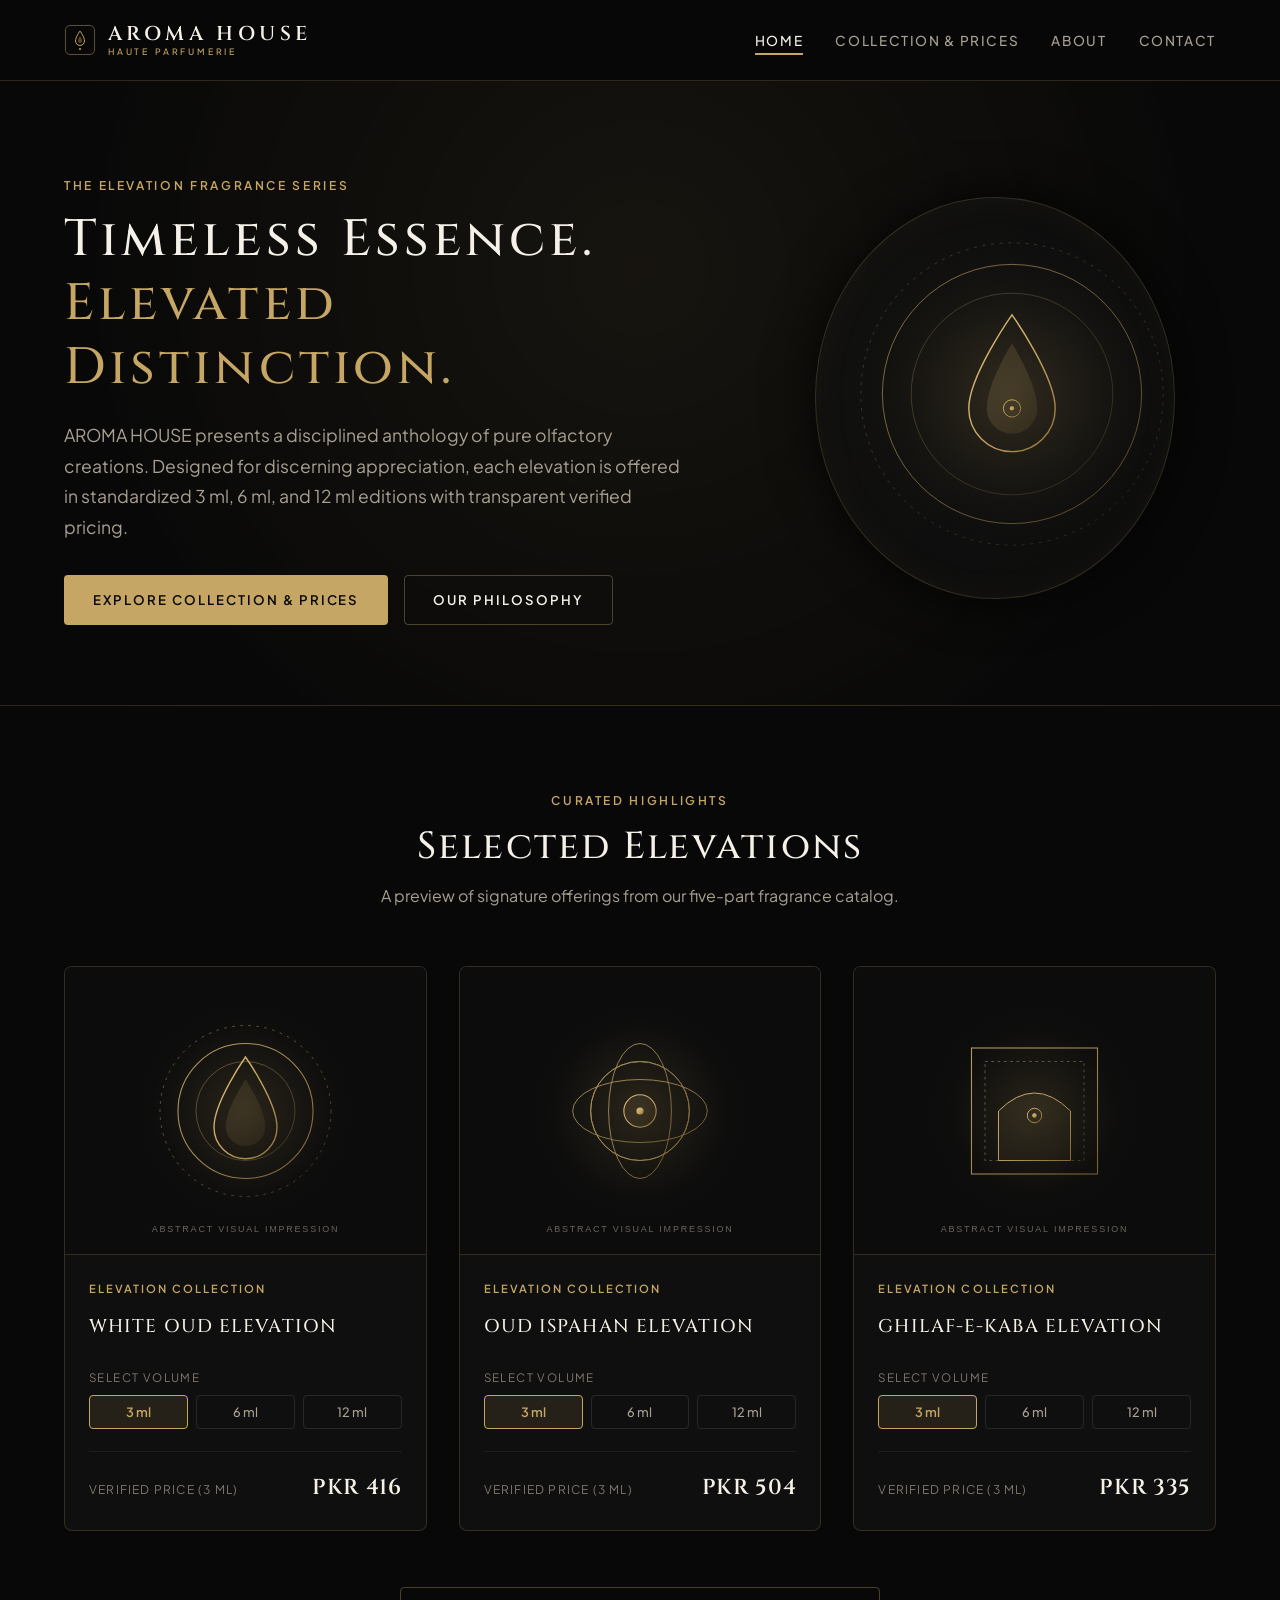
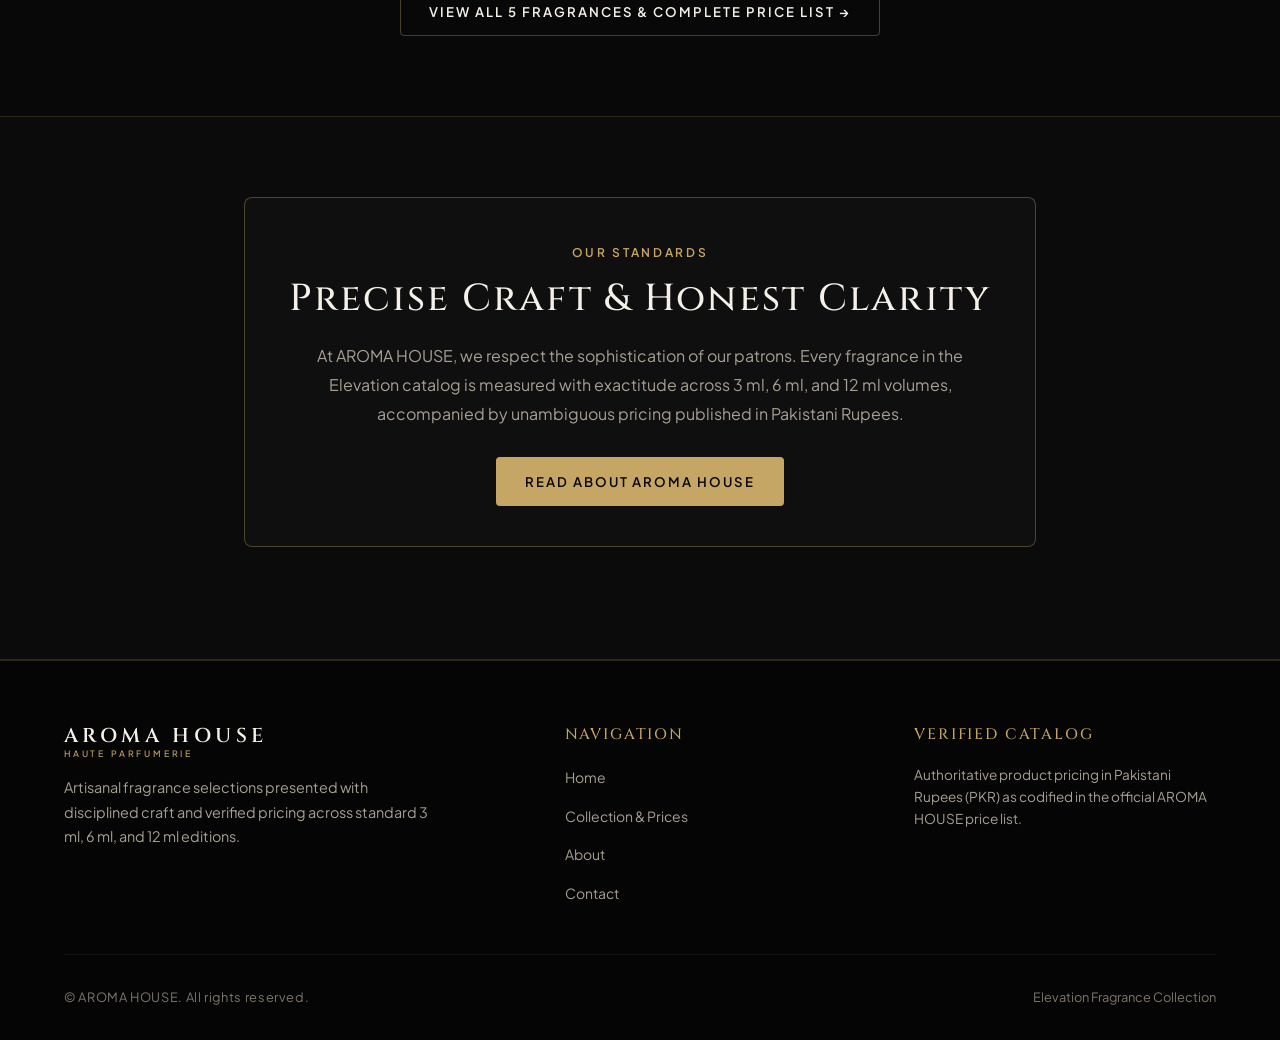
==== index.html @ a5574ed9 "Initial release: AROMA HOUSE luxury responsive website with verified Elevation price catalog" ====
<!DOCTYPE html>
<html lang="en">
<head>
  <meta charset="UTF-8">
  <meta name="viewport" content="width=device-width, initial-scale=1.0">
  <title>AROMA HOUSE | Artisanal Fragrance Creations & Elevation Collection</title>
  <meta name="description" content="Welcome to AROMA HOUSE. Discover our signature Elevation Collection featuring White Oud, Oud Supreme, Ghilaf-e-Kaba, Oud Ispahan, and Silver Oud.">
  <link rel="icon" type="image/svg+xml" href="./assets/favicon.svg">
  <link rel="stylesheet" href="./css/style.css">
</head>
<body>
  <!-- Accessible Skip Link -->
  <a href="#main-content" class="skip-link">Skip to main content</a>

  <!-- Global Header -->
  <header class="site-header">
    <div class="container">
      <div class="header-inner">
        <a href="./index.html" class="brand-link" aria-label="AROMA HOUSE Home">
          <svg class="brand-emblem-svg" viewBox="0 0 64 64" fill="none" xmlns="http://www.w3.org/2000/svg" aria-hidden="true">
            <rect width="64" height="64" rx="12" fill="#080808"/>
            <rect x="3" y="3" width="58" height="58" rx="9" stroke="#C6A664" stroke-width="1.5" stroke-opacity="0.6"/>
            <path d="M32 14 C32 14 23 26 23 34 C23 39 27 43 32 43 C37 43 41 39 41 34 C41 26 32 14 32 14 Z" stroke="#C6A664" stroke-width="2" stroke-linejoin="round"/>
            <path d="M32 24 C32 24 28 30 28 34 C28 36.2 29.8 38 32 38 C34.2 38 36 36.2 36 34 C36 30 32 24 32 24 Z" fill="#C6A664" fill-opacity="0.4"/>
            <circle cx="32" cy="50" r="2" fill="#C6A664"/>
          </svg>
          <div class="brand-wordmark">
            <span>AROMA HOUSE</span>
            <span class="brand-tagline-micro">HAUTE PARFUMERIE</span>
          </div>
        </a>

        <nav class="desktop-nav" aria-label="Primary Navigation">
          <ul class="nav-links">
            <li><a href="./index.html" class="nav-link active" aria-current="page">Home</a></li>
            <li><a href="./collection.html" class="nav-link">Collection &amp; Prices</a></li>
            <li><a href="./about.html" class="nav-link">About</a></li>
            <li><a href="./contact.html" class="nav-link">Contact</a></li>
          </ul>
        </nav>

        <button type="button" class="mobile-nav-toggle" aria-expanded="false" aria-controls="mobile-nav-menu" aria-label="Toggle navigation menu">
          <span class="hamburger-icon">
            <span class="hamburger-line line-1"></span>
            <span class="hamburger-line line-2"></span>
            <span class="hamburger-line line-3"></span>
          </span>
        </button>
      </div>
    </div>
  </header>

  <!-- Mobile Navigation Drawer -->
  <div id="mobile-nav-menu" class="mobile-nav-drawer" aria-label="Mobile Navigation">
    <ul class="mobile-nav-links">
      <li><a href="./index.html" class="mobile-nav-link active">Home</a></li>
      <li><a href="./collection.html" class="mobile-nav-link">Collection &amp; Prices</a></li>
      <li><a href="./about.html" class="mobile-nav-link">About</a></li>
      <li><a href="./contact.html" class="mobile-nav-link">Contact</a></li>
    </ul>
  </div>

  <!-- Main Content -->
  <main id="main-content">
    <!-- Hero Section -->
    <section class="hero-section">
      <div class="container">
        <div class="hero-grid">
          <div class="hero-content">
            <span class="overline">The Elevation Fragrance Series</span>
            <h1 class="hero-title">Timeless Essence.<br><span class="gold-accent-text">Elevated Distinction.</span></h1>
            <p class="hero-description">
              AROMA HOUSE presents a disciplined anthology of pure olfactory creations. Designed for discerning appreciation, each elevation is offered in standardized 3 ml, 6 ml, and 12 ml editions with transparent verified pricing.
            </p>
            <div class="hero-actions">
              <a href="./collection.html" class="btn btn-primary">Explore Collection &amp; Prices</a>
              <a href="./about.html" class="btn btn-outline">Our Philosophy</a>
            </div>
          </div>
          <div class="hero-visual" aria-hidden="true">
            <div class="hero-emblem-container">
              <img src="./assets/hero-emblem.svg" alt="" width="360" height="360">
            </div>
          </div>
        </div>
      </div>
    </section>

    <!-- Selected Fragrances Section -->
    <section class="section">
      <div class="container">
        <div class="section-header">
          <span class="overline">Curated Highlights</span>
          <h2 class="section-title">Selected Elevations</h2>
          <p class="section-subtitle">A preview of signature offerings from our five-part fragrance catalog.</p>
        </div>

        <div class="products-grid">
          <!-- Featured Product 1: WHITE OUD ELEVATION -->
          <article class="product-card" id="card-white-oud">
            <div class="product-card-visual">
              <img src="./assets/abstract-white-oud.svg" alt="Abstract visual impression for White Oud Elevation" loading="lazy">
            </div>
            <div class="product-card-body">
              <span class="product-card-category">Elevation Collection</span>
              <h3 class="product-card-name">WHITE OUD ELEVATION</h3>

              <span class="size-selector-label">Select Volume</span>
              <div class="size-selector-group" role="group" aria-label="Available bottle sizes for White Oud Elevation">
                <button type="button" class="size-btn active" data-size="3 ml" data-price="PKR 416" aria-pressed="true">3 ml</button>
                <button type="button" class="size-btn" data-size="6 ml" data-price="PKR 702" aria-pressed="false">6 ml</button>
                <button type="button" class="size-btn" data-size="12 ml" data-price="PKR 1,283" aria-pressed="false">12 ml</button>
              </div>

              <div class="product-card-pricing">
                <span class="price-meta-label">Verified Price (<span class="current-size-label">3 ml</span>)</span>
                <span class="price-display-value">PKR 416</span>
              </div>
            </div>
          </article>

          <!-- Featured Product 2: OUD ISPAHAN ELEVATION -->
          <article class="product-card" id="card-oud-ispahan">
            <div class="product-card-visual">
              <img src="./assets/abstract-oud-ispahan.svg" alt="Abstract visual impression for Oud Ispahan Elevation" loading="lazy">
            </div>
            <div class="product-card-body">
              <span class="product-card-category">Elevation Collection</span>
              <h3 class="product-card-name">OUD ISPAHAN ELEVATION</h3>

              <span class="size-selector-label">Select Volume</span>
              <div class="size-selector-group" role="group" aria-label="Available bottle sizes for Oud Ispahan Elevation">
                <button type="button" class="size-btn active" data-size="3 ml" data-price="PKR 504" aria-pressed="true">3 ml</button>
                <button type="button" class="size-btn" data-size="6 ml" data-price="PKR 878" aria-pressed="false">6 ml</button>
                <button type="button" class="size-btn" data-size="12 ml" data-price="PKR 1,634" aria-pressed="false">12 ml</button>
              </div>

              <div class="product-card-pricing">
                <span class="price-meta-label">Verified Price (<span class="current-size-label">3 ml</span>)</span>
                <span class="price-display-value">PKR 504</span>
              </div>
            </div>
          </article>

          <!-- Featured Product 3: GHILAF-E-KABA ELEVATION -->
          <article class="product-card" id="card-ghilaf-e-kaba">
            <div class="product-card-visual">
              <img src="./assets/abstract-ghilaf-e-kaba.svg" alt="Abstract visual impression for Ghilaf-E-Kaba Elevation" loading="lazy">
            </div>
            <div class="product-card-body">
              <span class="product-card-category">Elevation Collection</span>
              <h3 class="product-card-name">GHILAF-E-KABA ELEVATION</h3>

              <span class="size-selector-label">Select Volume</span>
              <div class="size-selector-group" role="group" aria-label="Available bottle sizes for Ghilaf-E-Kaba Elevation">
                <button type="button" class="size-btn active" data-size="3 ml" data-price="PKR 335" aria-pressed="true">3 ml</button>
                <button type="button" class="size-btn" data-size="6 ml" data-price="PKR 540" aria-pressed="false">6 ml</button>
                <button type="button" class="size-btn" data-size="12 ml" data-price="PKR 959" aria-pressed="false">12 ml</button>
              </div>

              <div class="product-card-pricing">
                <span class="price-meta-label">Verified Price (<span class="current-size-label">3 ml</span>)</span>
                <span class="price-display-value">PKR 335</span>
              </div>
            </div>
          </article>
        </div>

        <div style="text-align: center; margin-top: 56px;">
          <a href="./collection.html" class="btn btn-outline">View All 5 Fragrances &amp; Complete Price List &rarr;</a>
        </div>
      </div>
    </section>

    <!-- Brand Commitment Section -->
    <section class="section" style="background-color: #0B0B0B;">
      <div class="container-narrow">
        <div class="content-card" style="text-align: center; border-color: var(--border-medium);">
          <span class="overline">Our Standards</span>
          <h2 style="margin-bottom: 20px;">Precise Craft &amp; Honest Clarity</h2>
          <p class="content-paragraph">
            At AROMA HOUSE, we respect the sophistication of our patrons. Every fragrance in the Elevation catalog is measured with exactitude across 3 ml, 6 ml, and 12 ml volumes, accompanied by unambiguous pricing published in Pakistani Rupees.
          </p>
          <div style="margin-top: 28px;">
            <a href="./about.html" class="btn btn-primary">Read About AROMA HOUSE</a>
          </div>
        </div>
      </div>
    </section>
  </main>

  <!-- Global Footer -->
  <footer class="site-footer">
    <div class="container">
      <div class="footer-top">
        <div>
          <div class="brand-wordmark">
            <span>AROMA HOUSE</span>
            <span class="brand-tagline-micro">HAUTE PARFUMERIE</span>
          </div>
          <p class="footer-brand-desc">
            Artisanal fragrance selections presented with disciplined craft and verified pricing across standard 3 ml, 6 ml, and 12 ml editions.
          </p>
        </div>

        <div>
          <h4 class="footer-heading">Navigation</h4>
          <ul class="footer-links">
            <li><a href="./index.html">Home</a></li>
            <li><a href="./collection.html">Collection &amp; Prices</a></li>
            <li><a href="./about.html">About</a></li>
            <li><a href="./contact.html">Contact</a></li>
          </ul>
        </div>

        <div>
          <h4 class="footer-heading">Verified Catalog</h4>
          <p class="footer-note">
            Authoritative product pricing in Pakistani Rupees (PKR) as codified in the official AROMA HOUSE price list.
          </p>
        </div>
      </div>

      <div class="footer-bottom">
        <div class="footer-copyright">
          &copy; AROMA HOUSE. All rights reserved.
        </div>
        <div class="footer-meta">
          Elevation Fragrance Collection
        </div>
      </div>
    </div>
  </footer>

  <script src="./js/products.js"></script>
  <script src="./js/main.js"></script>
</body>
</html>
---- css/style.css ----
/* ==========================================================================
   AROMA HOUSE - LUXURY FRAGRANCE DESIGN SYSTEM
   Brand Palette:
   - Primary Background: #080808 (near-black)
   - Primary Accent: #C6A664 (royal gold)
   - Accent Hover: #DFBE7A (refined warm gold)
   - Accent Dark: #9E8043 (burnished gold)
   - Body Text: #F5F1E8 (warm white)
   - Secondary Text: #A89F91 (readable warm muted)
   - Zero Royal Blue anywhere
   ========================================================================== */

@import url('https://fonts.googleapis.com/css2?family=Cinzel:wght@400;500;600;700&family=Plus+Jakarta+Sans:wght@300;400;500;600;700&display=swap');

:root {
  --bg-primary: #080808;
  --bg-surface: #111111;
  --bg-surface-elevated: #161616;
  --bg-card: #0F0F0F;
  --bg-card-hover: #141414;
  
  --accent-gold: #C6A664;
  --accent-gold-light: #DFBE7A;
  --accent-gold-dark: #9E8043;
  --accent-gold-soft: rgba(198, 166, 100, 0.12);
  --accent-gold-glow: rgba(198, 166, 100, 0.25);
  
  --text-primary: #F5F1E8;
  --text-secondary: #A89F91;
  --text-muted: #7E766B;
  
  --border-subtle: rgba(198, 166, 100, 0.20);
  --border-medium: rgba(198, 166, 100, 0.35);
  --border-focus: #C6A664;
  
  --font-serif: 'Cinzel', 'Playfair Display', Georgia, 'Times New Roman', serif;
  --font-sans: 'Plus Jakarta Sans', -apple-system, BlinkMacSystemFont, 'Segoe UI', Roboto, Helvetica, Arial, sans-serif;
  
  --container-max: 1200px;
  --container-narrow: 840px;
  --transition-smooth: all 0.25s cubic-bezier(0.16, 1, 0.3, 1);
  --radius-sm: 4px;
  --radius-md: 8px;
}

/* Reset & Box Sizing */
*, *::before, *::after {
  box-sizing: border-box;
  margin: 0;
  padding: 0;
}

html {
  font-size: 16px;
  scroll-behavior: smooth;
  background-color: var(--bg-primary);
  color: var(--text-primary);
  -webkit-font-smoothing: antialiased;
  -moz-osx-font-smoothing: grayscale;
}

body {
  font-family: var(--font-sans);
  background-color: var(--bg-primary);
  color: var(--text-primary);
  line-height: 1.65;
  min-height: 100vh;
  display: flex;
  flex-direction: column;
}

/* Accessibility: Keyboard Focus */
:focus-visible {
  outline: 2px solid var(--border-focus);
  outline-offset: 3px;
}

/* Skip Navigation Link */
.skip-link {
  position: absolute;
  top: -100px;
  left: 20px;
  background: var(--accent-gold);
  color: var(--bg-primary);
  padding: 10px 18px;
  font-weight: 600;
  text-decoration: none;
  border-radius: var(--radius-sm);
  z-index: 9999;
  transition: top 0.2s ease;
}

.skip-link:focus {
  top: 20px;
}

/* Layout Utilities */
.container {
  width: 100%;
  max-width: var(--container-max);
  margin: 0 auto;
  padding: 0 24px;
}

.container-narrow {
  width: 100%;
  max-width: var(--container-narrow);
  margin: 0 auto;
  padding: 0 24px;
}

/* Typography Hierarchy */
h1, h2, h3, h4, .brand-title {
  font-family: var(--font-serif);
  color: var(--text-primary);
  font-weight: 500;
  letter-spacing: 0.05em;
  line-height: 1.25;
}

h1 {
  font-size: clamp(2rem, 4vw, 3.25rem);
  letter-spacing: 0.08em;
}

h2 {
  font-size: clamp(1.6rem, 3vw, 2.35rem);
  letter-spacing: 0.06em;
}

h3 {
  font-size: 1.25rem;
  letter-spacing: 0.04em;
}

p {
  color: var(--text-secondary);
  font-size: 1rem;
  margin-bottom: 1rem;
}

p:last-child {
  margin-bottom: 0;
}

.gold-accent-text {
  color: var(--accent-gold);
}

.overline {
  display: inline-block;
  font-family: var(--font-sans);
  font-size: 0.75rem;
  text-transform: uppercase;
  letter-spacing: 0.22em;
  color: var(--accent-gold);
  font-weight: 600;
  margin-bottom: 12px;
}

/* ==========================================================================
   HEADER & NAVIGATION
   ========================================================================== */
.site-header {
  position: sticky;
  top: 0;
  z-index: 1000;
  background-color: rgba(8, 8, 8, 0.94);
  backdrop-filter: blur(12px);
  -webkit-backdrop-filter: blur(12px);
  border-bottom: 1px solid var(--border-subtle);
  transition: var(--transition-smooth);
}

.header-inner {
  display: flex;
  align-items: center;
  justify-content: space-between;
  height: 80px;
}

/* Brand Wordmark */
.brand-link {
  display: flex;
  align-items: center;
  gap: 12px;
  text-decoration: none;
  color: var(--text-primary);
}

.brand-emblem-svg {
  width: 32px;
  height: 32px;
  flex-shrink: 0;
}

.brand-wordmark {
  font-family: var(--font-serif);
  font-size: 1.25rem;
  font-weight: 600;
  letter-spacing: 0.22em;
  text-transform: uppercase;
  color: var(--text-primary);
  display: flex;
  flex-direction: column;
  line-height: 1.1;
}

.brand-tagline-micro {
  font-family: var(--font-sans);
  font-size: 0.55rem;
  letter-spacing: 0.32em;
  color: var(--accent-gold);
  text-transform: uppercase;
  margin-top: 2px;
  font-weight: 500;
}

/* Desktop Navigation */
.desktop-nav {
  display: flex;
  align-items: center;
  gap: 36px;
}

.nav-links {
  display: flex;
  list-style: none;
  gap: 32px;
}

.nav-link {
  font-family: var(--font-sans);
  font-size: 0.85rem;
  letter-spacing: 0.12em;
  text-transform: uppercase;
  color: var(--text-secondary);
  text-decoration: none;
  padding: 6px 0;
  position: relative;
  transition: color 0.2s ease;
  font-weight: 500;
}

.nav-link:hover,
.nav-link.active {
  color: var(--text-primary);
}

.nav-link.active::after,
.nav-link:hover::after {
  content: '';
  position: absolute;
  bottom: 0;
  left: 0;
  width: 100%;
  height: 1.5px;
  background-color: var(--accent-gold);
}

/* Mobile Menu Toggle Button */
.mobile-nav-toggle {
  display: none;
  background: none;
  border: 1px solid var(--border-subtle);
  color: var(--accent-gold);
  padding: 10px;
  border-radius: var(--radius-sm);
  cursor: pointer;
  align-items: center;
  justify-content: center;
  transition: var(--transition-smooth);
}

.mobile-nav-toggle:hover {
  border-color: var(--accent-gold);
  background-color: var(--accent-gold-soft);
}

.hamburger-icon {
  width: 22px;
  height: 16px;
  display: flex;
  flex-direction: column;
  justify-content: space-between;
}

.hamburger-line {
  display: block;
  height: 2px;
  width: 100%;
  background-color: var(--accent-gold);
  border-radius: 2px;
  transition: transform 0.25s ease, opacity 0.25s ease;
}

.mobile-nav-toggle[aria-expanded="true"] .line-1 {
  transform: translateY(7px) rotate(45deg);
}
.mobile-nav-toggle[aria-expanded="true"] .line-2 {
  opacity: 0;
}
.mobile-nav-toggle[aria-expanded="true"] .line-3 {
  transform: translateY(-7px) rotate(-45deg);
}

/* Mobile Navigation Drawer */
.mobile-nav-drawer {
  display: none;
  position: fixed;
  top: 80px;
  left: 0;
  width: 100%;
  height: calc(100vh - 80px);
  background-color: var(--bg-primary);
  border-top: 1px solid var(--border-subtle);
  padding: 32px 24px;
  flex-direction: column;
  z-index: 999;
}

.mobile-nav-drawer.open {
  display: flex;
}

.mobile-nav-links {
  list-style: none;
  display: flex;
  flex-direction: column;
  gap: 24px;
}

.mobile-nav-link {
  font-family: var(--font-serif);
  font-size: 1.4rem;
  letter-spacing: 0.1em;
  text-transform: uppercase;
  color: var(--text-primary);
  text-decoration: none;
  display: block;
  padding-bottom: 12px;
  border-bottom: 1px solid rgba(255, 255, 255, 0.05);
  transition: color 0.2s ease;
}

.mobile-nav-link:hover,
.mobile-nav-link.active {
  color: var(--accent-gold);
}

/* ==========================================================================
   BUTTONS & INTERACTIVE ELEMENTS
   ========================================================================== */
.btn {
  display: inline-flex;
  align-items: center;
  justify-content: center;
  gap: 8px;
  padding: 13px 28px;
  font-family: var(--font-sans);
  font-size: 0.825rem;
  font-weight: 600;
  letter-spacing: 0.15em;
  text-transform: uppercase;
  text-decoration: none;
  border-radius: var(--radius-sm);
  transition: var(--transition-smooth);
  cursor: pointer;
  border: 1px solid transparent;
}

.btn-primary {
  background-color: var(--accent-gold);
  color: #080808;
}

.btn-primary:hover {
  background-color: var(--accent-gold-light);
  transform: translateY(-1px);
}

.btn-outline {
  background-color: transparent;
  color: var(--text-primary);
  border-color: var(--border-medium);
}

.btn-outline:hover {
  border-color: var(--accent-gold);
  color: var(--accent-gold);
  background-color: var(--accent-gold-soft);
}

/* ==========================================================================
   HERO SECTION
   ========================================================================== */
.hero-section {
  position: relative;
  padding: 90px 0 80px;
  border-bottom: 1px solid var(--border-subtle);
  overflow: hidden;
  background: radial-gradient(circle at 50% 30%, rgba(198, 166, 100, 0.08) 0%, rgba(8, 8, 8, 1) 75%);
}

.hero-grid {
  display: grid;
  grid-template-columns: 1.2fr 0.8fr;
  align-items: center;
  gap: 48px;
}

.hero-content {
  max-width: 620px;
}

.hero-title {
  margin-bottom: 20px;
  color: var(--text-primary);
}

.hero-description {
  font-size: 1.1rem;
  line-height: 1.75;
  color: var(--text-secondary);
  margin-bottom: 32px;
}

.hero-actions {
  display: flex;
  flex-wrap: wrap;
  gap: 16px;
}

.hero-visual {
  display: flex;
  justify-content: center;
  align-items: center;
}

.hero-emblem-container {
  width: 100%;
  max-width: 360px;
  aspect-ratio: 1 / 1;
  border-radius: 50%;
  border: 1px solid var(--border-subtle);
  padding: 16px;
  background-color: rgba(18, 18, 18, 0.6);
  box-shadow: 0 0 50px rgba(0, 0, 0, 0.8), inset 0 0 40px rgba(198, 166, 100, 0.04);
}

/* ==========================================================================
   SECTIONS & GRIDS
   ========================================================================== */
.section {
  padding: 80px 0;
  border-bottom: 1px solid var(--border-subtle);
}

.section-header {
  text-align: center;
  margin-bottom: 56px;
  max-width: 680px;
  margin-left: auto;
  margin-right: auto;
}

.section-title {
  margin-bottom: 14px;
}

.section-subtitle {
  color: var(--text-secondary);
  font-size: 1rem;
}

/* ==========================================================================
   PRODUCT CARDS & SIZE SELECTOR
   ========================================================================== */
.products-grid {
  display: grid;
  grid-template-columns: repeat(auto-fill, minmax(320px, 1fr));
  gap: 32px;
}

.product-card {
  background-color: var(--bg-card);
  border: 1px solid var(--border-subtle);
  border-radius: var(--radius-md);
  overflow: hidden;
  display: flex;
  flex-direction: column;
  transition: var(--transition-smooth);
}

.product-card:hover {
  border-color: var(--border-medium);
  transform: translateY(-3px);
  box-shadow: 0 12px 30px rgba(0, 0, 0, 0.6);
}

.product-card-visual {
  width: 100%;
  aspect-ratio: 5 / 4;
  background-color: #0c0c0c;
  border-bottom: 1px solid var(--border-subtle);
  display: flex;
  align-items: center;
  justify-content: center;
  overflow: hidden;
}

.product-card-visual img,
.product-card-visual svg {
  width: 100%;
  height: 100%;
  object-fit: cover;
  display: block;
}

.product-card-body {
  padding: 24px;
  display: flex;
  flex-direction: column;
  flex-grow: 1;
}

.product-card-category {
  font-size: 0.7rem;
  letter-spacing: 0.18em;
  text-transform: uppercase;
  color: var(--accent-gold);
  margin-bottom: 6px;
  font-weight: 600;
}

.product-card-name {
  font-family: var(--font-serif);
  font-size: 1.15rem;
  letter-spacing: 0.06em;
  color: var(--text-primary);
  margin-bottom: 18px;
  min-height: 2.5em;
  display: flex;
  align-items: center;
}

/* Size Selector Pill Group */
.size-selector-label {
  display: block;
  font-size: 0.725rem;
  text-transform: uppercase;
  letter-spacing: 0.12em;
  color: var(--text-muted);
  margin-bottom: 8px;
}

.size-selector-group {
  display: grid;
  grid-template-columns: repeat(3, 1fr);
  gap: 8px;
  margin-bottom: 22px;
}

.size-btn {
  background: transparent;
  border: 1px solid rgba(255, 255, 255, 0.1);
  color: var(--text-secondary);
  padding: 8px 0;
  border-radius: var(--radius-sm);
  font-family: var(--font-sans);
  font-size: 0.8rem;
  font-weight: 500;
  cursor: pointer;
  transition: var(--transition-smooth);
  text-align: center;
}

.size-btn:hover {
  border-color: var(--border-medium);
  color: var(--text-primary);
  background-color: rgba(255, 255, 255, 0.03);
}

.size-btn.active {
  background-color: var(--accent-gold-soft);
  border-color: var(--accent-gold);
  color: var(--accent-gold);
  font-weight: 600;
}

/* Price Box */
.product-card-pricing {
  margin-top: auto;
  padding-top: 18px;
  border-top: 1px solid rgba(255, 255, 255, 0.06);
  display: flex;
  align-items: baseline;
  justify-content: space-between;
}

.price-meta-label {
  font-size: 0.75rem;
  text-transform: uppercase;
  letter-spacing: 0.1em;
  color: var(--text-muted);
}

.price-display-value {
  font-family: var(--font-serif);
  font-size: 1.35rem;
  font-weight: 600;
  letter-spacing: 0.03em;
  color: var(--text-primary);
  font-variant-numeric: tabular-nums;
  transition: color 0.2s ease;
}

/* ==========================================================================
   PRICING TABLE VIEW (COLLECTION PAGE)
   ========================================================================== */
.table-wrapper {
  width: 100%;
  overflow-x: auto;
  border: 1px solid var(--border-subtle);
  border-radius: var(--radius-md);
  background-color: var(--bg-card);
  margin-top: 48px;
}

.price-table {
  width: 100%;
  border-collapse: collapse;
  text-align: left;
  min-width: 620px;
}

.price-table th {
  background-color: #121212;
  font-family: var(--font-serif);
  color: var(--accent-gold);
  font-weight: 600;
  letter-spacing: 0.08em;
  font-size: 0.85rem;
  text-transform: uppercase;
  padding: 18px 24px;
  border-bottom: 1px solid var(--border-medium);
}

.price-table th.col-price {
  text-align: right;
}

.price-table td {
  padding: 16px 24px;
  border-bottom: 1px solid rgba(255, 255, 255, 0.04);
  color: var(--text-secondary);
  font-size: 0.95rem;
}

.price-table td.col-product-name {
  font-family: var(--font-serif);
  color: var(--text-primary);
  font-weight: 500;
  letter-spacing: 0.04em;
}

.price-table td.col-price {
  text-align: right;
  font-variant-numeric: tabular-nums;
  color: var(--text-primary);
  font-weight: 600;
}

.price-table tr:last-child td {
  border-bottom: none;
}

.price-table tr:hover td {
  background-color: rgba(198, 166, 100, 0.03);
}

/* ==========================================================================
   CONTENT BLOCKS (ABOUT & CONTACT)
   ========================================================================== */
.content-card {
  background-color: var(--bg-card);
  border: 1px solid var(--border-subtle);
  border-radius: var(--radius-md);
  padding: 40px;
  margin-bottom: 32px;
}

.content-lead {
  font-size: 1.15rem;
  line-height: 1.8;
  color: var(--text-primary);
  margin-bottom: 24px;
}

.content-paragraph {
  font-size: 1rem;
  line-height: 1.8;
  color: var(--text-secondary);
  margin-bottom: 20px;
}

.value-points-grid {
  display: grid;
  grid-template-columns: repeat(auto-fit, minmax(240px, 1fr));
  gap: 24px;
  margin-top: 36px;
}

.value-point {
  background-color: var(--bg-surface);
  border: 1px solid var(--border-subtle);
  border-radius: var(--radius-sm);
  padding: 24px;
}

.value-point-title {
  font-family: var(--font-serif);
  color: var(--accent-gold);
  font-size: 1rem;
  margin-bottom: 8px;
  letter-spacing: 0.06em;
}

.value-point-desc {
  font-size: 0.9rem;
  color: var(--text-secondary);
  line-height: 1.6;
}

/* Notice / Inquiry Box on Contact */
.inquiry-notice-box {
  background: linear-gradient(180deg, rgba(198, 166, 100, 0.06) 0%, rgba(18, 18, 18, 0.8) 100%);
  border: 1px solid var(--border-medium);
  border-radius: var(--radius-md);
  padding: 36px;
  text-align: center;
  max-width: 640px;
  margin: 0 auto;
}

.inquiry-badge {
  display: inline-block;
  padding: 4px 12px;
  background-color: var(--accent-gold-soft);
  color: var(--accent-gold);
  border: 1px solid var(--border-subtle);
  border-radius: 20px;
  font-size: 0.725rem;
  letter-spacing: 0.15em;
  text-transform: uppercase;
  margin-bottom: 16px;
  font-weight: 600;
}

.contact-channels-placeholder {
  display: grid;
  grid-template-columns: repeat(auto-fit, minmax(200px, 1fr));
  gap: 20px;
  margin-top: 32px;
}

.channel-card {
  background-color: var(--bg-surface);
  border: 1px solid var(--border-subtle);
  border-radius: var(--radius-sm);
  padding: 24px;
  text-align: center;
}

.channel-icon-circle {
  width: 44px;
  height: 44px;
  border-radius: 50%;
  border: 1px solid var(--border-subtle);
  display: flex;
  align-items: center;
  justify-content: center;
  margin: 0 auto 12px;
  color: var(--accent-gold);
}

.channel-title {
  font-family: var(--font-serif);
  font-size: 0.95rem;
  color: var(--text-primary);
  margin-bottom: 6px;
}

.channel-status {
  font-size: 0.8rem;
  color: var(--text-muted);
}

/* ==========================================================================
   FOOTER
   ========================================================================== */
.site-footer {
  margin-top: auto;
  background-color: #050505;
  border-top: 1px solid var(--border-subtle);
  padding: 64px 0 32px;
}

.footer-top {
  display: grid;
  grid-template-columns: 1.5fr 1fr 1fr;
  gap: 48px;
  padding-bottom: 48px;
  border-bottom: 1px solid rgba(255, 255, 255, 0.05);
}

.footer-brand-desc {
  color: var(--text-secondary);
  font-size: 0.9rem;
  line-height: 1.7;
  max-width: 380px;
  margin-top: 16px;
}

.footer-heading {
  font-family: var(--font-serif);
  font-size: 0.95rem;
  letter-spacing: 0.12em;
  text-transform: uppercase;
  color: var(--accent-gold);
  margin-bottom: 20px;
}

.footer-links {
  list-style: none;
  display: flex;
  flex-direction: column;
  gap: 12px;
}

.footer-links a {
  color: var(--text-secondary);
  text-decoration: none;
  font-size: 0.875rem;
  transition: color 0.2s ease;
}

.footer-links a:hover {
  color: var(--text-primary);
}

.footer-note {
  font-size: 0.85rem;
  color: var(--text-secondary);
  line-height: 1.6;
}

.footer-bottom {
  padding-top: 32px;
  display: flex;
  justify-content: space-between;
  align-items: center;
  flex-wrap: wrap;
  gap: 16px;
}

.footer-copyright {
  font-size: 0.8rem;
  color: var(--text-muted);
  letter-spacing: 0.05em;
}

.footer-meta {
  font-size: 0.8rem;
  color: var(--text-muted);
}

/* ==========================================================================
   404 ERROR PAGE
   ========================================================================== */
.error-page-section {
  padding: 120px 0;
  text-align: center;
}

.error-code {
  font-family: var(--font-serif);
  font-size: clamp(4rem, 10vw, 7rem);
  line-height: 1;
  color: var(--accent-gold);
  margin-bottom: 16px;
  letter-spacing: 0.05em;
}

/* ==========================================================================
   RESPONSIVE DESIGN BREAKPOINTS
   ========================================================================== */
@media (max-width: 900px) {
  .hero-grid {
    grid-template-columns: 1fr;
    text-align: center;
    gap: 36px;
  }
  
  .hero-content {
    margin: 0 auto;
  }
  
  .hero-actions {
    justify-content: center;
  }

  .footer-top {
    grid-template-columns: 1fr;
    gap: 36px;
  }
}

@media (max-width: 768px) {
  .desktop-nav {
    display: none;
  }
  
  .mobile-nav-toggle {
    display: flex;
  }
  
  .products-grid {
    grid-template-columns: 1fr;
  }
  
  .content-card {
    padding: 24px;
  }
  
  .hero-section {
    padding: 60px 0 50px;
  }
  
  .section {
    padding: 60px 0;
  }
}
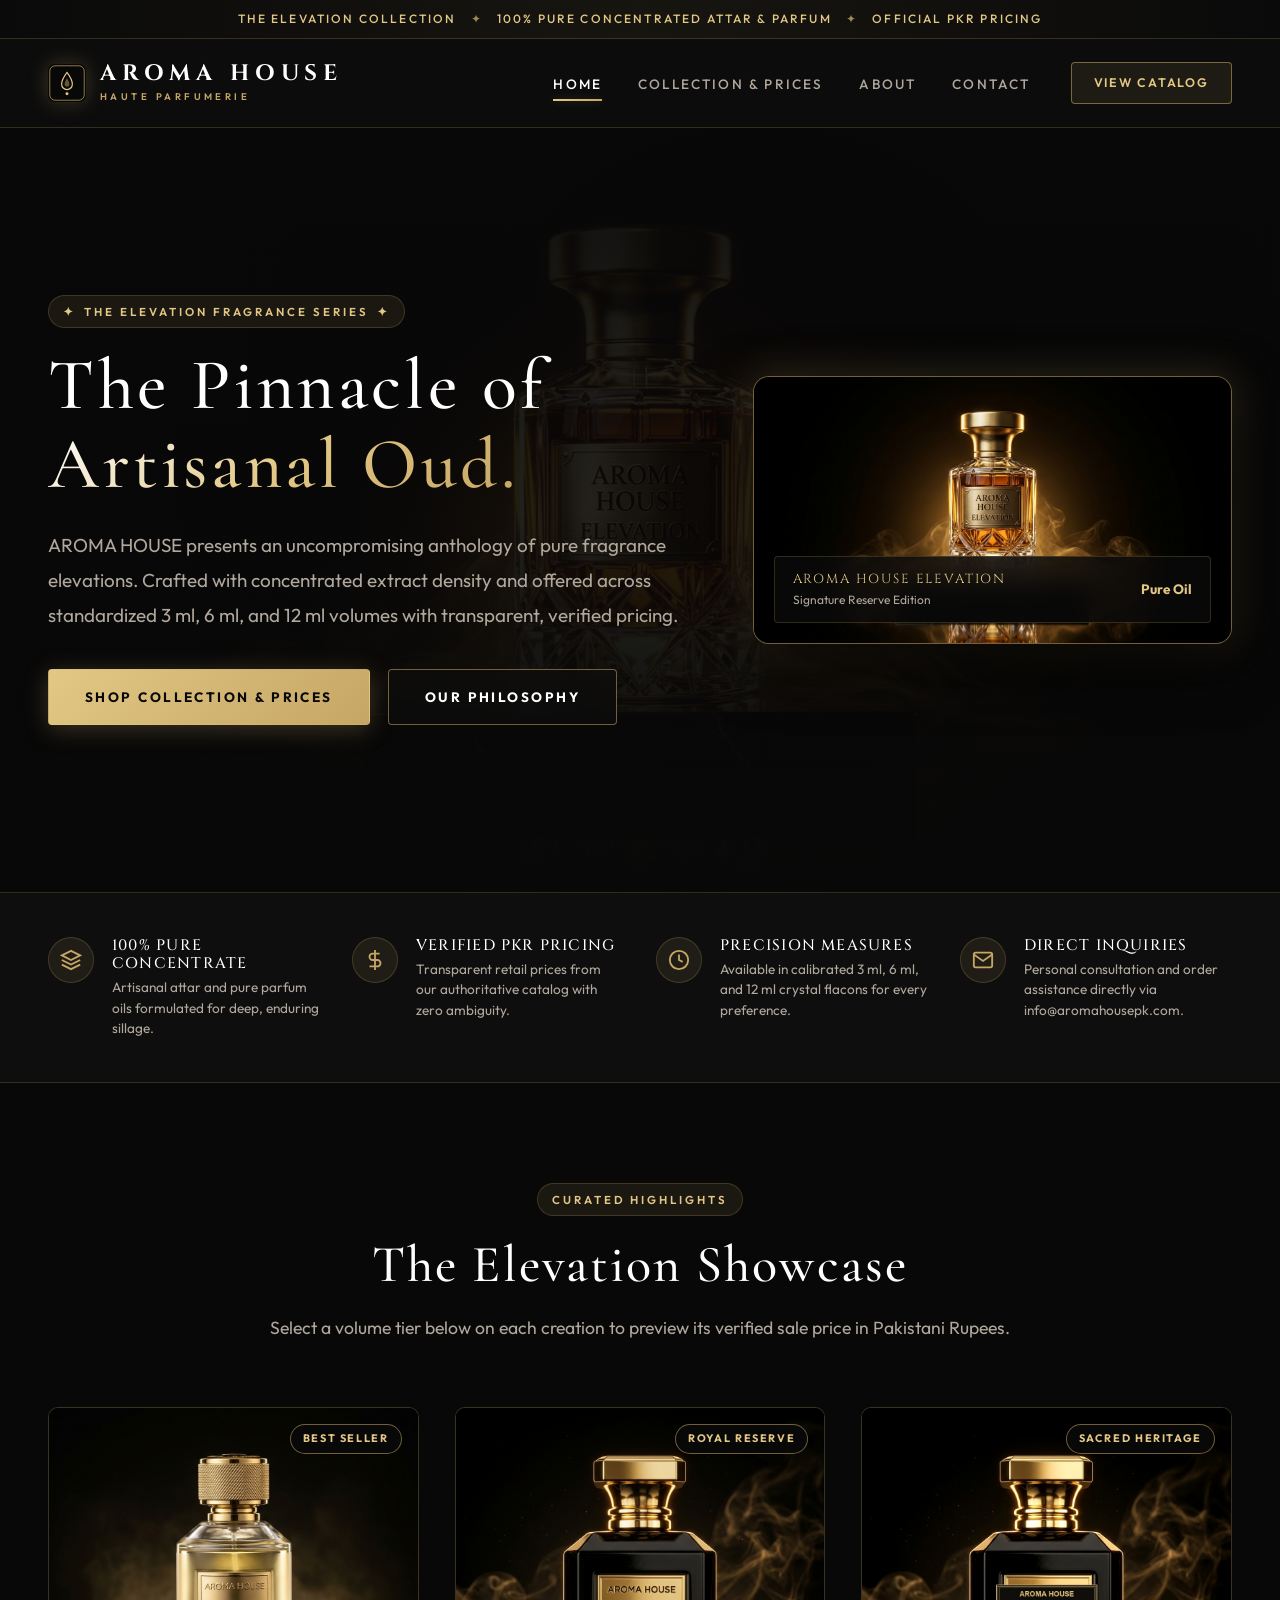
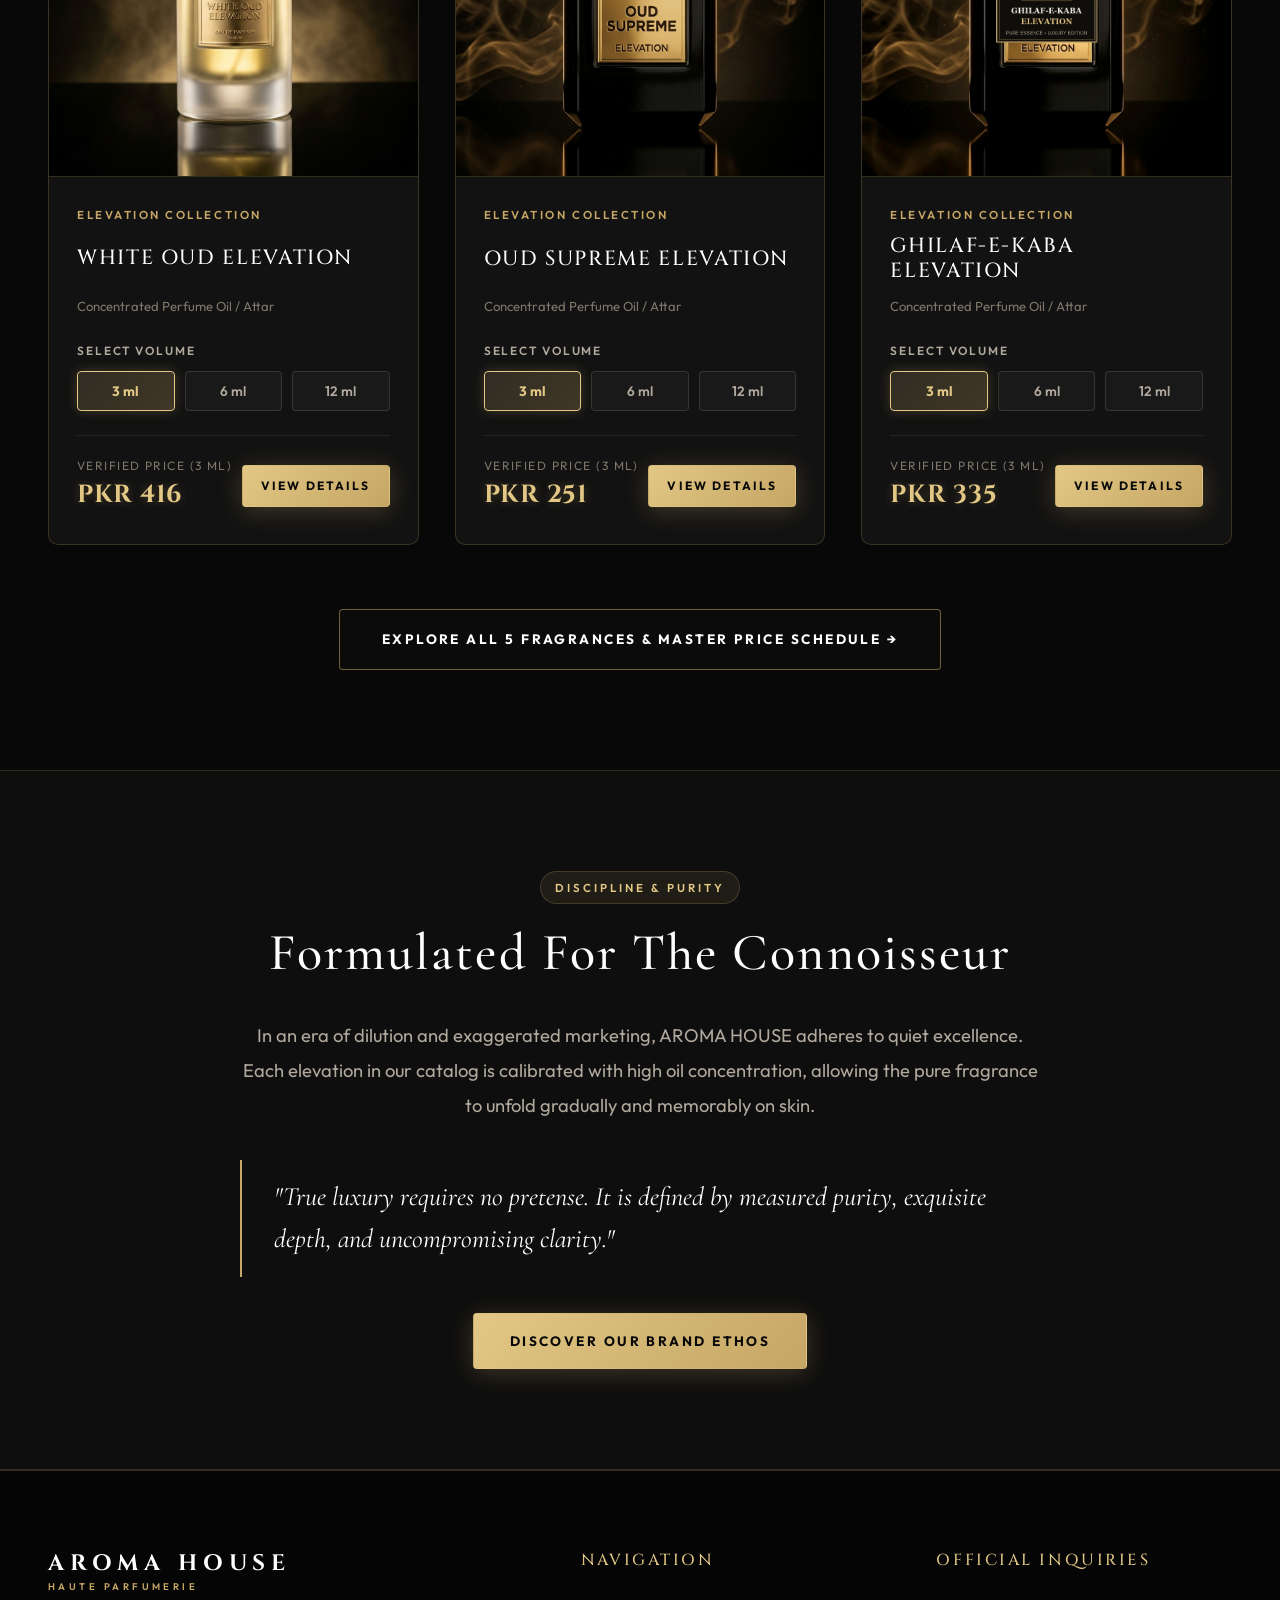
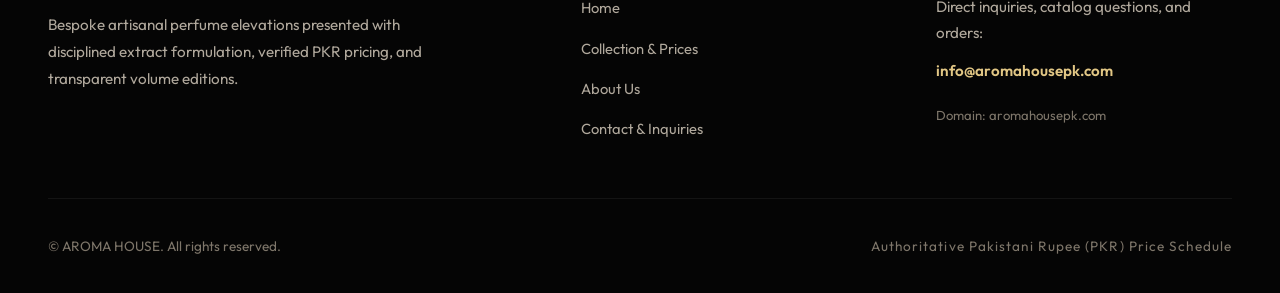
==== commit b247e76b: "Major visual overhaul: ambient hero video, luxury branded bottle photography, upgraded typography an" ====
--- a/index.html
+++ b/index.html
@@ -3,14 +3,25 @@
 <head>
   <meta charset="UTF-8">
   <meta name="viewport" content="width=device-width, initial-scale=1.0">
-  <title>AROMA HOUSE | Artisanal Fragrance Creations & Elevation Collection</title>
-  <meta name="description" content="Welcome to AROMA HOUSE. Discover our signature Elevation Collection featuring White Oud, Oud Supreme, Ghilaf-e-Kaba, Oud Ispahan, and Silver Oud.">
+  <title>AROMA HOUSE | Haute Parfumerie &amp; Elevation Fragrances</title>
+  <meta name="description" content="Welcome to AROMA HOUSE. Experience our signature Elevation Collection featuring White Oud, Oud Supreme, Ghilaf-e-Kaba, Oud Ispahan, and Silver Oud with verified transparent PKR pricing.">
+  <link rel="canonical" href="https://aromahousepk.com/">
+  <meta property="og:title" content="AROMA HOUSE | Haute Parfumerie &amp; Elevation Fragrances">
+  <meta property="og:description" content="Discover AROMA HOUSE. Pure concentrated fragrance elevations with verified prices in Pakistani Rupees.">
+  <meta property="og:url" content="https://aromahousepk.com/">
+  <meta property="og:type" content="website">
+  <meta property="og:image" content="./assets/hero-bottle.jpg">
   <link rel="icon" type="image/svg+xml" href="./assets/favicon.svg">
   <link rel="stylesheet" href="./css/style.css">
 </head>
 <body>
   <!-- Accessible Skip Link -->
   <a href="#main-content" class="skip-link">Skip to main content</a>
+
+  <!-- Top Luxury Announcement Ticker -->
+  <aside class="announcement-bar" aria-label="Brand Announcement">
+    THE ELEVATION COLLECTION <span>✦</span> 100% PURE CONCENTRATED ATTAR &amp; PARFUM <span>✦</span> OFFICIAL PKR PRICING
+  </aside>
 
   <!-- Global Header -->
   <header class="site-header">
@@ -19,14 +30,14 @@
         <a href="./index.html" class="brand-link" aria-label="AROMA HOUSE Home">
           <svg class="brand-emblem-svg" viewBox="0 0 64 64" fill="none" xmlns="http://www.w3.org/2000/svg" aria-hidden="true">
             <rect width="64" height="64" rx="12" fill="#080808"/>
-            <rect x="3" y="3" width="58" height="58" rx="9" stroke="#C6A664" stroke-width="1.5" stroke-opacity="0.6"/>
-            <path d="M32 14 C32 14 23 26 23 34 C23 39 27 43 32 43 C37 43 41 39 41 34 C41 26 32 14 32 14 Z" stroke="#C6A664" stroke-width="2" stroke-linejoin="round"/>
-            <path d="M32 24 C32 24 28 30 28 34 C28 36.2 29.8 38 32 38 C34.2 38 36 36.2 36 34 C36 30 32 24 32 24 Z" fill="#C6A664" fill-opacity="0.4"/>
-            <circle cx="32" cy="50" r="2" fill="#C6A664"/>
+            <rect x="3" y="3" width="58" height="58" rx="9" stroke="#C6A664" stroke-width="1.5" stroke-opacity="0.8"/>
+            <path d="M32 14 C32 14 23 26 23 34 C23 39 27 43 32 43 C37 43 41 39 41 34 C41 26 32 14 32 14 Z" stroke="#E2C785" stroke-width="2" stroke-linejoin="round"/>
+            <path d="M32 24 C32 24 28 30 28 34 C28 36.2 29.8 38 32 38 C34.2 38 36 36.2 36 34 C36 30 32 24 32 24 Z" fill="#C6A664" fill-opacity="0.5"/>
+            <circle cx="32" cy="50" r="2.5" fill="#E2C785"/>
           </svg>
           <div class="brand-wordmark">
-            <span>AROMA HOUSE</span>
-            <span class="brand-tagline-micro">HAUTE PARFUMERIE</span>
+            <span class="brand-title-main">AROMA HOUSE</span>
+            <span class="brand-tagline-sub">HAUTE PARFUMERIE</span>
           </div>
         </a>
 
@@ -37,6 +48,7 @@
             <li><a href="./about.html" class="nav-link">About</a></li>
             <li><a href="./contact.html" class="nav-link">Contact</a></li>
           </ul>
+          <a href="./collection.html" class="header-cta-btn">View Catalog</a>
         </nav>
 
         <button type="button" class="mobile-nav-toggle" aria-expanded="false" aria-controls="mobile-nav-menu" aria-label="Toggle navigation menu">
@@ -58,132 +70,236 @@
       <li><a href="./about.html" class="mobile-nav-link">About</a></li>
       <li><a href="./contact.html" class="mobile-nav-link">Contact</a></li>
     </ul>
+    <div style="margin-top: 36px;">
+      <a href="./collection.html" class="btn btn-primary" style="width: 100%;">Explore Full Collection</a>
+    </div>
   </div>
 
   <!-- Main Content -->
   <main id="main-content">
-    <!-- Hero Section -->
-    <section class="hero-section">
+    <!-- Epic Hero Section with Ambient Video -->
+    <section class="hero-epic-section">
+      <!-- Background Ambient Video Layer -->
+      <div class="hero-video-wrapper" aria-hidden="true">
+        <video class="hero-video-bg" autoplay loop muted playsinline poster="./assets/hero-bottle.jpg">
+          <source src="./assets/hero-fragrance-ambient.mp4" type="video/mp4">
+        </video>
+        <div class="hero-video-overlay"></div>
+      </div>
+
       <div class="container">
-        <div class="hero-grid">
-          <div class="hero-content">
-            <span class="overline">The Elevation Fragrance Series</span>
-            <h1 class="hero-title">Timeless Essence.<br><span class="gold-accent-text">Elevated Distinction.</span></h1>
-            <p class="hero-description">
-              AROMA HOUSE presents a disciplined anthology of pure olfactory creations. Designed for discerning appreciation, each elevation is offered in standardized 3 ml, 6 ml, and 12 ml editions with transparent verified pricing.
+        <div class="hero-inner-grid">
+          <div class="hero-content-column">
+            <div class="overline-badge">
+              <span>✦</span> The Elevation Fragrance Series <span>✦</span>
+            </div>
+            <h1 class="hero-title-epic">
+              The Pinnacle of <br><span class="gold-gradient-text">Artisanal Oud.</span>
+            </h1>
+            <p class="hero-lead-text">
+              AROMA HOUSE presents an uncompromising anthology of pure fragrance elevations. Crafted with concentrated extract density and offered across standardized 3 ml, 6 ml, and 12 ml volumes with transparent, verified pricing.
             </p>
-            <div class="hero-actions">
-              <a href="./collection.html" class="btn btn-primary">Explore Collection &amp; Prices</a>
+            <div class="hero-actions-group">
+              <a href="./collection.html" class="btn btn-primary">Shop Collection &amp; Prices</a>
               <a href="./about.html" class="btn btn-outline">Our Philosophy</a>
             </div>
           </div>
-          <div class="hero-visual" aria-hidden="true">
-            <div class="hero-emblem-container">
-              <img src="./assets/hero-emblem.svg" alt="" width="360" height="360">
+
+          <div class="hero-bottle-column">
+            <div class="hero-bottle-card">
+              <img src="./assets/hero-bottle.jpg" alt="AROMA HOUSE Elevation Collection Signature Bottle Showcase" class="hero-bottle-img" width="1376" height="768">
+              <div class="hero-bottle-floating-badge">
+                <div>
+                  <div class="floating-badge-title">AROMA HOUSE ELEVATION</div>
+                  <div class="floating-badge-sub">Signature Reserve Edition</div>
+                </div>
+                <div style="color: var(--gold-light); font-weight: 700; font-size: 0.85rem;">
+                  Pure Oil
+                </div>
+              </div>
             </div>
           </div>
         </div>
       </div>
     </section>
 
-    <!-- Selected Fragrances Section -->
+    <!-- Trust & Value Proposition Strip -->
+    <section class="trust-strip-section">
+      <div class="container">
+        <div class="trust-grid">
+          <div class="trust-item">
+            <div class="trust-icon-box" aria-hidden="true">
+              <svg width="22" height="22" viewBox="0 0 24 24" fill="none" stroke="currentColor" stroke-width="2">
+                <path d="M12 2L2 7l10 5 10-5-10-5zM2 17l10 5 10-5M2 12l10 5 10-5"/>
+              </svg>
+            </div>
+            <div>
+              <h3 class="trust-item-title">100% Pure Concentrate</h3>
+              <p class="trust-item-desc">Artisanal attar and pure parfum oils formulated for deep, enduring sillage.</p>
+            </div>
+          </div>
+
+          <div class="trust-item">
+            <div class="trust-icon-box" aria-hidden="true">
+              <svg width="22" height="22" viewBox="0 0 24 24" fill="none" stroke="currentColor" stroke-width="2">
+                <path d="M12 1v22M17 5H9.5a3.5 3.5 0 0 0 0 7h5a3.5 3.5 0 0 1 0 7H6"/>
+              </svg>
+            </div>
+            <div>
+              <h3 class="trust-item-title">Verified PKR Pricing</h3>
+              <p class="trust-item-desc">Transparent retail prices from our authoritative catalog with zero ambiguity.</p>
+            </div>
+          </div>
+
+          <div class="trust-item">
+            <div class="trust-icon-box" aria-hidden="true">
+              <svg width="22" height="22" viewBox="0 0 24 24" fill="none" stroke="currentColor" stroke-width="2">
+                <circle cx="12" cy="12" r="10"/>
+                <polyline points="12 6 12 12 16 14"/>
+              </svg>
+            </div>
+            <div>
+              <h3 class="trust-item-title">Precision Measures</h3>
+              <p class="trust-item-desc">Available in calibrated 3 ml, 6 ml, and 12 ml crystal flacons for every preference.</p>
+            </div>
+          </div>
+
+          <div class="trust-item">
+            <div class="trust-icon-box" aria-hidden="true">
+              <svg width="22" height="22" viewBox="0 0 24 24" fill="none" stroke="currentColor" stroke-width="2">
+                <path d="M4 4h16c1.1 0 2 .9 2 2v12c0 1.1-.9 2-2 2H4c-1.1 0-2-.9-2-2V6c0-1.1.9-2 2-2z"/>
+                <polyline points="22,6 12,13 2,6"/>
+              </svg>
+            </div>
+            <div>
+              <h3 class="trust-item-title">Direct Inquiries</h3>
+              <p class="trust-item-desc">Personal consultation and order assistance directly via info@aromahousepk.com.</p>
+            </div>
+          </div>
+        </div>
+      </div>
+    </section>
+
+    <!-- Curated Fragrance Highlights -->
     <section class="section">
       <div class="container">
-        <div class="section-header">
-          <span class="overline">Curated Highlights</span>
-          <h2 class="section-title">Selected Elevations</h2>
-          <p class="section-subtitle">A preview of signature offerings from our five-part fragrance catalog.</p>
-        </div>
-
-        <div class="products-grid">
+        <div class="section-title-wrap">
+          <div class="overline-badge">Curated Highlights</div>
+          <h2 class="section-heading-epic">The Elevation Showcase</h2>
+          <p class="section-desc-epic">
+            Select a volume tier below on each creation to preview its verified sale price in Pakistani Rupees.
+          </p>
+        </div>
+
+        <div class="products-grid-luxury">
           <!-- Featured Product 1: WHITE OUD ELEVATION -->
-          <article class="product-card" id="card-white-oud">
-            <div class="product-card-visual">
-              <img src="./assets/abstract-white-oud.svg" alt="Abstract visual impression for White Oud Elevation" loading="lazy">
-            </div>
-            <div class="product-card-body">
-              <span class="product-card-category">Elevation Collection</span>
-              <h3 class="product-card-name">WHITE OUD ELEVATION</h3>
-
-              <span class="size-selector-label">Select Volume</span>
-              <div class="size-selector-group" role="group" aria-label="Available bottle sizes for White Oud Elevation">
-                <button type="button" class="size-btn active" data-size="3 ml" data-price="PKR 416" aria-pressed="true">3 ml</button>
-                <button type="button" class="size-btn" data-size="6 ml" data-price="PKR 702" aria-pressed="false">6 ml</button>
-                <button type="button" class="size-btn" data-size="12 ml" data-price="PKR 1,283" aria-pressed="false">12 ml</button>
-              </div>
-
-              <div class="product-card-pricing">
-                <span class="price-meta-label">Verified Price (<span class="current-size-label">3 ml</span>)</span>
-                <span class="price-display-value">PKR 416</span>
+          <article class="fragrance-card" id="card-white-oud">
+            <div class="fragrance-card-media">
+              <span class="fragrance-card-badge">BEST SELLER</span>
+              <img src="./assets/white-oud-elevation.jpg" alt="AROMA HOUSE White Oud Elevation Luxury Perfume Bottle" loading="lazy">
+            </div>
+            <div class="fragrance-card-body">
+              <span class="fragrance-card-category">Elevation Collection</span>
+              <h3 class="fragrance-card-name">WHITE OUD ELEVATION</h3>
+              <p class="fragrance-card-concentration">Concentrated Perfume Oil / Attar</p>
+
+              <span class="size-picker-label">Select Volume</span>
+              <div class="size-picker-buttons" role="group" aria-label="Available bottle sizes for White Oud Elevation">
+                <button type="button" class="size-pill-btn active" data-size="3 ml" data-price="PKR 416" aria-pressed="true">3 ml</button>
+                <button type="button" class="size-pill-btn" data-size="6 ml" data-price="PKR 702" aria-pressed="false">6 ml</button>
+                <button type="button" class="size-pill-btn" data-size="12 ml" data-price="PKR 1,283" aria-pressed="false">12 ml</button>
+              </div>
+
+              <div class="fragrance-card-footer">
+                <div>
+                  <div class="price-sub-label">Verified Price (<span class="current-size-label">3 ml</span>)</div>
+                  <div class="price-amount-highlight">PKR 416</div>
+                </div>
+                <a href="./collection.html#product-white-oud" class="btn btn-primary" style="padding: 10px 18px; font-size: 0.75rem;">View Details</a>
               </div>
             </div>
           </article>
 
-          <!-- Featured Product 2: OUD ISPAHAN ELEVATION -->
-          <article class="product-card" id="card-oud-ispahan">
-            <div class="product-card-visual">
-              <img src="./assets/abstract-oud-ispahan.svg" alt="Abstract visual impression for Oud Ispahan Elevation" loading="lazy">
-            </div>
-            <div class="product-card-body">
-              <span class="product-card-category">Elevation Collection</span>
-              <h3 class="product-card-name">OUD ISPAHAN ELEVATION</h3>
-
-              <span class="size-selector-label">Select Volume</span>
-              <div class="size-selector-group" role="group" aria-label="Available bottle sizes for Oud Ispahan Elevation">
-                <button type="button" class="size-btn active" data-size="3 ml" data-price="PKR 504" aria-pressed="true">3 ml</button>
-                <button type="button" class="size-btn" data-size="6 ml" data-price="PKR 878" aria-pressed="false">6 ml</button>
-                <button type="button" class="size-btn" data-size="12 ml" data-price="PKR 1,634" aria-pressed="false">12 ml</button>
-              </div>
-
-              <div class="product-card-pricing">
-                <span class="price-meta-label">Verified Price (<span class="current-size-label">3 ml</span>)</span>
-                <span class="price-display-value">PKR 504</span>
+          <!-- Featured Product 2: OUD SUPREME ELEVATION -->
+          <article class="fragrance-card" id="card-oud-supreme">
+            <div class="fragrance-card-media">
+              <span class="fragrance-card-badge">ROYAL RESERVE</span>
+              <img src="./assets/oud-supreme-elevation.jpg" alt="AROMA HOUSE Oud Supreme Elevation Luxury Perfume Bottle" loading="lazy">
+            </div>
+            <div class="fragrance-card-body">
+              <span class="fragrance-card-category">Elevation Collection</span>
+              <h3 class="fragrance-card-name">OUD SUPREME ELEVATION</h3>
+              <p class="fragrance-card-concentration">Concentrated Perfume Oil / Attar</p>
+
+              <span class="size-picker-label">Select Volume</span>
+              <div class="size-picker-buttons" role="group" aria-label="Available bottle sizes for Oud Supreme Elevation">
+                <button type="button" class="size-pill-btn active" data-size="3 ml" data-price="PKR 251" aria-pressed="true">3 ml</button>
+                <button type="button" class="size-pill-btn" data-size="6 ml" data-price="PKR 371" aria-pressed="false">6 ml</button>
+                <button type="button" class="size-pill-btn" data-size="12 ml" data-price="PKR 621" aria-pressed="false">12 ml</button>
+              </div>
+
+              <div class="fragrance-card-footer">
+                <div>
+                  <div class="price-sub-label">Verified Price (<span class="current-size-label">3 ml</span>)</div>
+                  <div class="price-amount-highlight">PKR 251</div>
+                </div>
+                <a href="./collection.html#product-oud-supreme" class="btn btn-primary" style="padding: 10px 18px; font-size: 0.75rem;">View Details</a>
               </div>
             </div>
           </article>
 
           <!-- Featured Product 3: GHILAF-E-KABA ELEVATION -->
-          <article class="product-card" id="card-ghilaf-e-kaba">
-            <div class="product-card-visual">
-              <img src="./assets/abstract-ghilaf-e-kaba.svg" alt="Abstract visual impression for Ghilaf-E-Kaba Elevation" loading="lazy">
-            </div>
-            <div class="product-card-body">
-              <span class="product-card-category">Elevation Collection</span>
-              <h3 class="product-card-name">GHILAF-E-KABA ELEVATION</h3>
-
-              <span class="size-selector-label">Select Volume</span>
-              <div class="size-selector-group" role="group" aria-label="Available bottle sizes for Ghilaf-E-Kaba Elevation">
-                <button type="button" class="size-btn active" data-size="3 ml" data-price="PKR 335" aria-pressed="true">3 ml</button>
-                <button type="button" class="size-btn" data-size="6 ml" data-price="PKR 540" aria-pressed="false">6 ml</button>
-                <button type="button" class="size-btn" data-size="12 ml" data-price="PKR 959" aria-pressed="false">12 ml</button>
-              </div>
-
-              <div class="product-card-pricing">
-                <span class="price-meta-label">Verified Price (<span class="current-size-label">3 ml</span>)</span>
-                <span class="price-display-value">PKR 335</span>
+          <article class="fragrance-card" id="card-ghilaf-e-kaba">
+            <div class="fragrance-card-media">
+              <span class="fragrance-card-badge">SACRED HERITAGE</span>
+              <img src="./assets/ghilaf-e-kaba-elevation.jpg" alt="AROMA HOUSE Ghilaf-E-Kaba Elevation Luxury Perfume Bottle" loading="lazy">
+            </div>
+            <div class="fragrance-card-body">
+              <span class="fragrance-card-category">Elevation Collection</span>
+              <h3 class="fragrance-card-name">GHILAF-E-KABA ELEVATION</h3>
+              <p class="fragrance-card-concentration">Concentrated Perfume Oil / Attar</p>
+
+              <span class="size-picker-label">Select Volume</span>
+              <div class="size-picker-buttons" role="group" aria-label="Available bottle sizes for Ghilaf-E-Kaba Elevation">
+                <button type="button" class="size-pill-btn active" data-size="3 ml" data-price="PKR 335" aria-pressed="true">3 ml</button>
+                <button type="button" class="size-pill-btn" data-size="6 ml" data-price="PKR 540" aria-pressed="false">6 ml</button>
+                <button type="button" class="size-pill-btn" data-size="12 ml" data-price="PKR 959" aria-pressed="false">12 ml</button>
+              </div>
+
+              <div class="fragrance-card-footer">
+                <div>
+                  <div class="price-sub-label">Verified Price (<span class="current-size-label">3 ml</span>)</div>
+                  <div class="price-amount-highlight">PKR 335</div>
+                </div>
+                <a href="./collection.html#product-ghilaf-e-kaba" class="btn btn-primary" style="padding: 10px 18px; font-size: 0.75rem;">View Details</a>
               </div>
             </div>
           </article>
         </div>
 
-        <div style="text-align: center; margin-top: 56px;">
-          <a href="./collection.html" class="btn btn-outline">View All 5 Fragrances &amp; Complete Price List &rarr;</a>
+        <div style="text-align: center; margin-top: 64px;">
+          <a href="./collection.html" class="btn btn-outline" style="padding: 18px 42px;">
+            Explore All 5 Fragrances &amp; Master Price Schedule &rarr;
+          </a>
         </div>
       </div>
     </section>
 
-    <!-- Brand Commitment Section -->
-    <section class="section" style="background-color: #0B0B0B;">
+    <!-- Editorial Craft Section -->
+    <section class="section" style="background-color: var(--bg-secondary);">
       <div class="container-narrow">
-        <div class="content-card" style="text-align: center; border-color: var(--border-medium);">
-          <span class="overline">Our Standards</span>
-          <h2 style="margin-bottom: 20px;">Precise Craft &amp; Honest Clarity</h2>
-          <p class="content-paragraph">
-            At AROMA HOUSE, we respect the sophistication of our patrons. Every fragrance in the Elevation catalog is measured with exactitude across 3 ml, 6 ml, and 12 ml volumes, accompanied by unambiguous pricing published in Pakistani Rupees.
-          </p>
-          <div style="margin-top: 28px;">
-            <a href="./about.html" class="btn btn-primary">Read About AROMA HOUSE</a>
-          </div>
+        <div style="text-align: center; margin-bottom: 36px;">
+          <div class="overline-badge">Discipline &amp; Purity</div>
+          <h2>Formulated For The Connoisseur</h2>
+        </div>
+        <p style="font-size: 1.15rem; line-height: 1.9; text-align: center;">
+          In an era of dilution and exaggerated marketing, AROMA HOUSE adheres to quiet excellence. Each elevation in our catalog is calibrated with high oil concentration, allowing the pure fragrance to unfold gradually and memorably on skin.
+        </p>
+        <div class="editorial-quote-block">
+          "True luxury requires no pretense. It is defined by measured purity, exquisite depth, and uncompromising clarity."
+        </div>
+        <div style="text-align: center; margin-top: 36px;">
+          <a href="./about.html" class="btn btn-primary">Discover Our Brand Ethos</a>
         </div>
       </div>
     </section>
@@ -192,41 +308,47 @@
   <!-- Global Footer -->
   <footer class="site-footer">
     <div class="container">
-      <div class="footer-top">
+      <div class="footer-main-grid">
         <div>
           <div class="brand-wordmark">
-            <span>AROMA HOUSE</span>
-            <span class="brand-tagline-micro">HAUTE PARFUMERIE</span>
-          </div>
-          <p class="footer-brand-desc">
-            Artisanal fragrance selections presented with disciplined craft and verified pricing across standard 3 ml, 6 ml, and 12 ml editions.
+            <span class="brand-title-main">AROMA HOUSE</span>
+            <span class="brand-tagline-sub">HAUTE PARFUMERIE</span>
+          </div>
+          <p class="footer-bio-text">
+            Bespoke artisanal perfume elevations presented with disciplined extract formulation, verified PKR pricing, and transparent volume editions.
           </p>
         </div>
 
         <div>
-          <h4 class="footer-heading">Navigation</h4>
-          <ul class="footer-links">
+          <h4 class="footer-col-title">Navigation</h4>
+          <ul class="footer-nav-list">
             <li><a href="./index.html">Home</a></li>
             <li><a href="./collection.html">Collection &amp; Prices</a></li>
-            <li><a href="./about.html">About</a></li>
-            <li><a href="./contact.html">Contact</a></li>
+            <li><a href="./about.html">About Us</a></li>
+            <li><a href="./contact.html">Contact &amp; Inquiries</a></li>
           </ul>
         </div>
 
         <div>
-          <h4 class="footer-heading">Verified Catalog</h4>
-          <p class="footer-note">
-            Authoritative product pricing in Pakistani Rupees (PKR) as codified in the official AROMA HOUSE price list.
-          </p>
-        </div>
-      </div>
-
-      <div class="footer-bottom">
-        <div class="footer-copyright">
+          <h4 class="footer-col-title">Official Inquiries</h4>
+          <p class="footer-contact-item" style="margin-bottom: 12px;">
+            Direct inquiries, catalog questions, and orders:
+          </p>
+          <p class="footer-contact-item">
+            <a href="mailto:info@aromahousepk.com">info@aromahousepk.com</a>
+          </p>
+          <p class="footer-contact-item" style="margin-top: 14px; font-size: 0.82rem; color: var(--text-muted);">
+            Domain: aromahousepk.com
+          </p>
+        </div>
+      </div>
+
+      <div class="footer-bottom-bar">
+        <div class="footer-copy">
           &copy; AROMA HOUSE. All rights reserved.
         </div>
-        <div class="footer-meta">
-          Elevation Fragrance Collection
+        <div class="footer-badge-note">
+          Authoritative Pakistani Rupee (PKR) Price Schedule
         </div>
       </div>
     </div>
--- a/css/style.css
+++ b/css/style.css
@@ -1,49 +1,52 @@
 /* ==========================================================================
-   AROMA HOUSE - LUXURY FRAGRANCE DESIGN SYSTEM
-   Brand Palette:
-   - Primary Background: #080808 (near-black)
-   - Primary Accent: #C6A664 (royal gold)
-   - Accent Hover: #DFBE7A (refined warm gold)
-   - Accent Dark: #9E8043 (burnished gold)
-   - Body Text: #F5F1E8 (warm white)
-   - Secondary Text: #A89F91 (readable warm muted)
-   - Zero Royal Blue anywhere
-   ========================================================================== */
-
-@import url('https://fonts.googleapis.com/css2?family=Cinzel:wght@400;500;600;700&family=Plus+Jakarta+Sans:wght@300;400;500;600;700&display=swap');
+   AROMA HOUSE - ULTRA-LUXURY FRAGRANCE DESIGN SYSTEM (HAUTE PARFUMERIE)
+   Palette:
+   - Primary Canvas: #080808 (Obsidian Noir)
+   - Secondary Canvas: #101010 / #141414 (Smoked Onyx)
+   - Accent Royal Gold: #C6A664 (Imperial Gold)
+   - Accent Royal Gold Light: #E2C785 (Bright Sovereign Gold)
+   - Accent Royal Gold Dark: #967938 (Burnished Bronze Gold)
+   - Text Pure White: #FFFFFF / #F8F6F0 (Warm Silk White)
+   - Text Muted: #B0A89C (Velvet Platinum)
+   - Border Subtle: rgba(198, 166, 100, 0.18)
+   - Border Rich: rgba(198, 166, 100, 0.40)
+   ========================================================================== */
+
+@import url('https://fonts.googleapis.com/css2?family=Cinzel:wght@500;600;700;800&family=Cormorant+Garamond:ital,wght@0,400;0,500;0,600;0,700;1,400&family=Outfit:wght@300;400;500;600;700&display=swap');
 
 :root {
   --bg-primary: #080808;
-  --bg-surface: #111111;
-  --bg-surface-elevated: #161616;
-  --bg-card: #0F0F0F;
-  --bg-card-hover: #141414;
-  
-  --accent-gold: #C6A664;
-  --accent-gold-light: #DFBE7A;
-  --accent-gold-dark: #9E8043;
-  --accent-gold-soft: rgba(198, 166, 100, 0.12);
-  --accent-gold-glow: rgba(198, 166, 100, 0.25);
-  
-  --text-primary: #F5F1E8;
-  --text-secondary: #A89F91;
-  --text-muted: #7E766B;
-  
-  --border-subtle: rgba(198, 166, 100, 0.20);
-  --border-medium: rgba(198, 166, 100, 0.35);
-  --border-focus: #C6A664;
-  
-  --font-serif: 'Cinzel', 'Playfair Display', Georgia, 'Times New Roman', serif;
-  --font-sans: 'Plus Jakarta Sans', -apple-system, BlinkMacSystemFont, 'Segoe UI', Roboto, Helvetica, Arial, sans-serif;
-  
-  --container-max: 1200px;
-  --container-narrow: 840px;
-  --transition-smooth: all 0.25s cubic-bezier(0.16, 1, 0.3, 1);
+  --bg-secondary: #0E0E0E;
+  --bg-card: #121212;
+  --bg-card-hover: #171717;
+  --bg-glass: rgba(14, 14, 14, 0.85);
+
+  --gold-primary: #C6A664;
+  --gold-light: #E2C785;
+  --gold-dark: #967938;
+  --gold-glow: rgba(198, 166, 100, 0.28);
+  --gold-soft: rgba(198, 166, 100, 0.10);
+  --gold-border: rgba(198, 166, 100, 0.22);
+  --gold-border-bright: rgba(198, 166, 100, 0.55);
+
+  --text-white: #FFFFFF;
+  --text-primary: #F8F6F0;
+  --text-secondary: #B0A89C;
+  --text-muted: #7E766A;
+
+  --font-serif-display: 'Cormorant Garamond', 'Cinzel', Georgia, serif;
+  --font-serif-heading: 'Cinzel', 'Cormorant Garamond', Georgia, serif;
+  --font-sans: 'Outfit', -apple-system, BlinkMacSystemFont, 'Segoe UI', Roboto, sans-serif;
+
+  --container-max: 1280px;
+  --container-narrow: 880px;
   --radius-sm: 4px;
-  --radius-md: 8px;
-}
-
-/* Reset & Box Sizing */
+  --radius-md: 10px;
+  --radius-lg: 16px;
+  --transition-smooth: all 0.3s cubic-bezier(0.16, 1, 0.3, 1);
+}
+
+/* Reset & Base Setup */
 *, *::before, *::after {
   box-sizing: border-box;
   margin: 0;
@@ -67,108 +70,145 @@
   min-height: 100vh;
   display: flex;
   flex-direction: column;
-}
-
-/* Accessibility: Keyboard Focus */
+  overflow-x: hidden;
+}
+
+/* Accessible Focus States */
 :focus-visible {
-  outline: 2px solid var(--border-focus);
-  outline-offset: 3px;
-}
-
-/* Skip Navigation Link */
+  outline: 2px solid var(--gold-primary);
+  outline-offset: 4px;
+}
+
+/* Skip link */
 .skip-link {
   position: absolute;
   top: -100px;
-  left: 20px;
-  background: var(--accent-gold);
-  color: var(--bg-primary);
-  padding: 10px 18px;
-  font-weight: 600;
-  text-decoration: none;
+  left: 24px;
+  background: var(--gold-primary);
+  color: #080808;
+  padding: 12px 24px;
+  font-weight: 700;
+  font-size: 0.85rem;
+  letter-spacing: 0.1em;
+  text-transform: uppercase;
+  z-index: 99999;
+  transition: top 0.25s ease;
   border-radius: var(--radius-sm);
-  z-index: 9999;
-  transition: top 0.2s ease;
-}
-
+}
 .skip-link:focus {
-  top: 20px;
-}
-
-/* Layout Utilities */
+  top: 24px;
+}
+
+/* Containers */
 .container {
   width: 100%;
   max-width: var(--container-max);
   margin: 0 auto;
-  padding: 0 24px;
+  padding: 0 clamp(20px, 4vw, 48px);
 }
 
 .container-narrow {
   width: 100%;
   max-width: var(--container-narrow);
   margin: 0 auto;
-  padding: 0 24px;
-}
-
-/* Typography Hierarchy */
-h1, h2, h3, h4, .brand-title {
-  font-family: var(--font-serif);
-  color: var(--text-primary);
+  padding: 0 clamp(20px, 4vw, 40px);
+}
+
+/* Typography Scale */
+h1, h2, h3, h4 {
+  color: var(--text-white);
   font-weight: 500;
+  letter-spacing: 0.04em;
+  line-height: 1.2;
+}
+
+h1 {
+  font-family: var(--font-serif-display);
+  font-size: clamp(2.5rem, 6vw, 4.5rem);
   letter-spacing: 0.05em;
-  line-height: 1.25;
-}
-
-h1 {
-  font-size: clamp(2rem, 4vw, 3.25rem);
-  letter-spacing: 0.08em;
+  line-height: 1.1;
 }
 
 h2 {
-  font-size: clamp(1.6rem, 3vw, 2.35rem);
+  font-family: var(--font-serif-display);
+  font-size: clamp(2rem, 4.5vw, 3.25rem);
+  letter-spacing: 0.04em;
+  line-height: 1.18;
+}
+
+h3 {
+  font-family: var(--font-serif-heading);
+  font-size: clamp(1.2rem, 2.5vw, 1.65rem);
   letter-spacing: 0.06em;
-}
-
-h3 {
-  font-size: 1.25rem;
-  letter-spacing: 0.04em;
 }
 
 p {
   color: var(--text-secondary);
-  font-size: 1rem;
-  margin-bottom: 1rem;
+  font-size: 1.05rem;
+  line-height: 1.8;
+  margin-bottom: 1.25rem;
 }
 
 p:last-child {
   margin-bottom: 0;
 }
 
-.gold-accent-text {
-  color: var(--accent-gold);
-}
-
-.overline {
+.gold-gradient-text {
+  background: linear-gradient(135deg, #FFFFFF 0%, #E2C785 50%, #C6A664 100%);
+  -webkit-background-clip: text;
+  -webkit-text-fill-color: transparent;
   display: inline-block;
+}
+
+.overline-badge {
+  display: inline-flex;
+  align-items: center;
+  gap: 8px;
   font-family: var(--font-sans);
+  font-size: 0.72rem;
+  text-transform: uppercase;
+  letter-spacing: 0.26em;
+  color: var(--gold-light);
+  font-weight: 600;
+  padding: 6px 14px;
+  background-color: var(--gold-soft);
+  border: 1px solid var(--gold-border);
+  border-radius: 30px;
+  margin-bottom: 18px;
+}
+
+/* ==========================================================================
+   TOP ANNOUNCEMENT BAR
+   ========================================================================== */
+.announcement-bar {
+  background: linear-gradient(90deg, #0A0A0A 0%, #171510 50%, #0A0A0A 100%);
+  border-bottom: 1px solid var(--gold-border);
+  padding: 9px 16px;
   font-size: 0.75rem;
-  text-transform: uppercase;
-  letter-spacing: 0.22em;
-  color: var(--accent-gold);
-  font-weight: 600;
-  margin-bottom: 12px;
-}
-
-/* ==========================================================================
-   HEADER & NAVIGATION
+  text-align: center;
+  letter-spacing: 0.18em;
+  text-transform: uppercase;
+  color: var(--gold-light);
+  font-weight: 500;
+}
+
+.announcement-bar span {
+  opacity: 0.8;
+  margin: 0 10px;
+  color: var(--gold-primary);
+}
+
+/* ==========================================================================
+   GLOBAL HEADER & NAVIGATION
    ========================================================================== */
 .site-header {
   position: sticky;
   top: 0;
   z-index: 1000;
-  background-color: rgba(8, 8, 8, 0.94);
-  backdrop-filter: blur(12px);
-  -webkit-backdrop-filter: blur(12px);
-  border-bottom: 1px solid var(--border-subtle);
+  background-color: var(--bg-glass);
+  backdrop-filter: blur(16px);
+  -webkit-backdrop-filter: blur(16px);
+  border-bottom: 1px solid var(--gold-border);
   transition: var(--transition-smooth);
 }
 
@@ -176,75 +216,80 @@
   display: flex;
   align-items: center;
   justify-content: space-between;
-  height: 80px;
-}
-
-/* Brand Wordmark */
+  height: 88px;
+}
+
+/* Brand Wordmark & Monogram */
 .brand-link {
   display: flex;
   align-items: center;
-  gap: 12px;
+  gap: 14px;
   text-decoration: none;
-  color: var(--text-primary);
+  color: var(--text-white);
 }
 
 .brand-emblem-svg {
-  width: 32px;
-  height: 32px;
+  width: 38px;
+  height: 38px;
   flex-shrink: 0;
+  filter: drop-shadow(0 0 10px var(--gold-glow));
 }
 
 .brand-wordmark {
-  font-family: var(--font-serif);
-  font-size: 1.25rem;
+  display: flex;
+  flex-direction: column;
+}
+
+.brand-title-main {
+  font-family: var(--font-serif-heading);
+  font-size: 1.4rem;
+  font-weight: 700;
+  letter-spacing: 0.26em;
+  text-transform: uppercase;
+  color: var(--text-white);
+  line-height: 1.1;
+}
+
+.brand-tagline-sub {
+  font-family: var(--font-sans);
+  font-size: 0.6rem;
+  letter-spacing: 0.36em;
+  color: var(--gold-primary);
+  text-transform: uppercase;
+  margin-top: 3px;
   font-weight: 600;
-  letter-spacing: 0.22em;
-  text-transform: uppercase;
-  color: var(--text-primary);
-  display: flex;
-  flex-direction: column;
-  line-height: 1.1;
-}
-
-.brand-tagline-micro {
-  font-family: var(--font-sans);
-  font-size: 0.55rem;
-  letter-spacing: 0.32em;
-  color: var(--accent-gold);
-  text-transform: uppercase;
-  margin-top: 2px;
-  font-weight: 500;
 }
 
 /* Desktop Navigation */
 .desktop-nav {
   display: flex;
   align-items: center;
+  gap: 40px;
+}
+
+.nav-links {
+  display: flex;
+  list-style: none;
   gap: 36px;
-}
-
-.nav-links {
-  display: flex;
-  list-style: none;
-  gap: 32px;
+  align-items: center;
 }
 
 .nav-link {
   font-family: var(--font-sans);
   font-size: 0.85rem;
-  letter-spacing: 0.12em;
+  letter-spacing: 0.16em;
   text-transform: uppercase;
   color: var(--text-secondary);
   text-decoration: none;
-  padding: 6px 0;
+  padding: 8px 0;
   position: relative;
-  transition: color 0.2s ease;
+  transition: color 0.25s ease;
   font-weight: 500;
 }
 
 .nav-link:hover,
 .nav-link.active {
-  color: var(--text-primary);
+  color: var(--text-white);
 }
 
 .nav-link.active::after,
@@ -254,32 +299,48 @@
   bottom: 0;
   left: 0;
   width: 100%;
-  height: 1.5px;
-  background-color: var(--accent-gold);
-}
-
-/* Mobile Menu Toggle Button */
+  height: 2px;
+  background: linear-gradient(90deg, var(--gold-light), var(--gold-primary));
+  box-shadow: 0 0 8px var(--gold-glow);
+}
+
+.header-cta-btn {
+  display: inline-flex;
+  align-items: center;
+  padding: 10px 22px;
+  background-color: var(--gold-soft);
+  color: var(--gold-light);
+  border: 1px solid var(--gold-border-bright);
+  border-radius: var(--radius-sm);
+  font-size: 0.78rem;
+  font-weight: 600;
+  letter-spacing: 0.15em;
+  text-transform: uppercase;
+  text-decoration: none;
+  transition: var(--transition-smooth);
+}
+
+.header-cta-btn:hover {
+  background-color: var(--gold-primary);
+  color: #080808;
+  box-shadow: 0 0 16px var(--gold-glow);
+  transform: translateY(-1px);
+}
+
+/* Mobile Nav Toggle */
 .mobile-nav-toggle {
   display: none;
-  background: none;
-  border: 1px solid var(--border-subtle);
-  color: var(--accent-gold);
-  padding: 10px;
+  background: transparent;
+  border: 1px solid var(--gold-border);
+  color: var(--gold-primary);
+  padding: 12px;
   border-radius: var(--radius-sm);
   cursor: pointer;
-  align-items: center;
-  justify-content: center;
-  transition: var(--transition-smooth);
-}
-
-.mobile-nav-toggle:hover {
-  border-color: var(--accent-gold);
-  background-color: var(--accent-gold-soft);
 }
 
 .hamburger-icon {
-  width: 22px;
-  height: 16px;
+  width: 24px;
+  height: 18px;
   display: flex;
   flex-direction: column;
   justify-content: space-between;
@@ -289,32 +350,31 @@
   display: block;
   height: 2px;
   width: 100%;
-  background-color: var(--accent-gold);
+  background-color: var(--gold-primary);
   border-radius: 2px;
   transition: transform 0.25s ease, opacity 0.25s ease;
 }
 
 .mobile-nav-toggle[aria-expanded="true"] .line-1 {
-  transform: translateY(7px) rotate(45deg);
+  transform: translateY(8px) rotate(45deg);
 }
 .mobile-nav-toggle[aria-expanded="true"] .line-2 {
   opacity: 0;
 }
 .mobile-nav-toggle[aria-expanded="true"] .line-3 {
-  transform: translateY(-7px) rotate(-45deg);
-}
-
-/* Mobile Navigation Drawer */
+  transform: translateY(-8px) rotate(-45deg);
+}
+
 .mobile-nav-drawer {
   display: none;
   position: fixed;
-  top: 80px;
+  top: 88px;
   left: 0;
   width: 100%;
-  height: calc(100vh - 80px);
-  background-color: var(--bg-primary);
-  border-top: 1px solid var(--border-subtle);
-  padding: 32px 24px;
+  height: calc(100vh - 88px);
+  background-color: #090909;
+  border-top: 1px solid var(--gold-border);
+  padding: 36px 24px;
   flex-direction: column;
   z-index: 999;
 }
@@ -331,36 +391,34 @@
 }
 
 .mobile-nav-link {
-  font-family: var(--font-serif);
-  font-size: 1.4rem;
+  font-family: var(--font-serif-heading);
+  font-size: 1.5rem;
   letter-spacing: 0.1em;
   text-transform: uppercase;
   color: var(--text-primary);
   text-decoration: none;
-  display: block;
-  padding-bottom: 12px;
-  border-bottom: 1px solid rgba(255, 255, 255, 0.05);
-  transition: color 0.2s ease;
-}
-
-.mobile-nav-link:hover,
-.mobile-nav-link.active {
-  color: var(--accent-gold);
-}
-
-/* ==========================================================================
-   BUTTONS & INTERACTIVE ELEMENTS
+  padding-bottom: 14px;
+  border-bottom: 1px solid rgba(255, 255, 255, 0.06);
+}
+
+.mobile-nav-link.active,
+.mobile-nav-link:hover {
+  color: var(--gold-light);
+}
+
+/* ==========================================================================
+   BUTTONS
    ========================================================================== */
 .btn {
   display: inline-flex;
   align-items: center;
   justify-content: center;
-  gap: 8px;
-  padding: 13px 28px;
+  gap: 10px;
+  padding: 16px 36px;
   font-family: var(--font-sans);
-  font-size: 0.825rem;
-  font-weight: 600;
-  letter-spacing: 0.15em;
+  font-size: 0.85rem;
+  font-weight: 700;
+  letter-spacing: 0.18em;
   text-transform: uppercase;
   text-decoration: none;
   border-radius: var(--radius-sm);
@@ -370,493 +428,611 @@
 }
 
 .btn-primary {
-  background-color: var(--accent-gold);
+  background: linear-gradient(135deg, #E2C785 0%, #C6A664 100%);
   color: #080808;
+  box-shadow: 0 4px 24px var(--gold-glow);
 }
 
 .btn-primary:hover {
-  background-color: var(--accent-gold-light);
-  transform: translateY(-1px);
+  background: linear-gradient(135deg, #FFFFFF 0%, #E2C785 100%);
+  transform: translateY(-2px);
+  box-shadow: 0 8px 30px rgba(226, 199, 133, 0.45);
 }
 
 .btn-outline {
-  background-color: transparent;
-  color: var(--text-primary);
-  border-color: var(--border-medium);
+  background-color: rgba(14, 14, 14, 0.6);
+  color: var(--text-white);
+  border-color: var(--gold-border-bright);
+  backdrop-filter: blur(8px);
 }
 
 .btn-outline:hover {
-  border-color: var(--accent-gold);
-  color: var(--accent-gold);
-  background-color: var(--accent-gold-soft);
-}
-
-/* ==========================================================================
-   HERO SECTION
-   ========================================================================== */
-.hero-section {
+  border-color: var(--gold-light);
+  color: var(--gold-light);
+  background-color: var(--gold-soft);
+  transform: translateY(-2px);
+}
+
+/* ==========================================================================
+   HERO SECTION WITH AMBIENT VIDEO
+   ========================================================================== */
+.hero-epic-section {
   position: relative;
-  padding: 90px 0 80px;
-  border-bottom: 1px solid var(--border-subtle);
+  min-height: 85vh;
+  display: flex;
+  align-items: center;
+  padding: 80px 0;
   overflow: hidden;
-  background: radial-gradient(circle at 50% 30%, rgba(198, 166, 100, 0.08) 0%, rgba(8, 8, 8, 1) 75%);
-}
-
-.hero-grid {
+  border-bottom: 1px solid var(--gold-border);
+}
+
+/* Video Background Layer */
+.hero-video-wrapper {
+  position: absolute;
+  top: 0;
+  left: 0;
+  width: 100%;
+  height: 100%;
+  z-index: 1;
+  overflow: hidden;
+}
+
+.hero-video-bg {
+  width: 100%;
+  height: 100%;
+  object-fit: cover;
+  opacity: 0.45;
+  filter: contrast(1.15) brightness(0.9);
+}
+
+.hero-video-overlay {
+  position: absolute;
+  top: 0;
+  left: 0;
+  width: 100%;
+  height: 100%;
+  background: radial-gradient(circle at 60% 40%, rgba(8, 8, 8, 0.45) 0%, rgba(8, 8, 8, 0.95) 75%),
+              linear-gradient(180deg, rgba(8, 8, 8, 0.8) 0%, rgba(8, 8, 8, 0.3) 50%, rgba(8, 8, 8, 0.98) 100%);
+}
+
+.hero-inner-grid {
+  position: relative;
+  z-index: 2;
   display: grid;
-  grid-template-columns: 1.2fr 0.8fr;
-  align-items: center;
-  gap: 48px;
-}
-
-.hero-content {
-  max-width: 620px;
-}
-
-.hero-title {
-  margin-bottom: 20px;
-  color: var(--text-primary);
-}
-
-.hero-description {
+  grid-template-columns: 1.15fr 0.85fr;
+  align-items: center;
+  gap: 56px;
+}
+
+.hero-content-column {
+  max-width: 660px;
+}
+
+.hero-title-epic {
+  margin-bottom: 24px;
+}
+
+.hero-lead-text {
+  font-size: 1.18rem;
+  line-height: 1.85;
+  color: var(--text-secondary);
+  margin-bottom: 36px;
+}
+
+.hero-actions-group {
+  display: flex;
+  flex-wrap: wrap;
+  gap: 18px;
+}
+
+.hero-bottle-column {
+  display: flex;
+  justify-content: center;
+  align-items: center;
+  position: relative;
+}
+
+.hero-bottle-card {
+  position: relative;
+  width: 100%;
+  max-width: 480px;
+  border-radius: var(--radius-lg);
+  overflow: hidden;
+  border: 1px solid var(--gold-border-bright);
+  box-shadow: 0 20px 60px rgba(0, 0, 0, 0.9), 0 0 40px var(--gold-glow);
+  background: #0C0C0C;
+}
+
+.hero-bottle-img {
+  width: 100%;
+  height: auto;
+  display: block;
+  transition: transform 0.6s ease;
+}
+
+.hero-bottle-card:hover .hero-bottle-img {
+  transform: scale(1.03);
+}
+
+.hero-bottle-floating-badge {
+  position: absolute;
+  bottom: 20px;
+  left: 20px;
+  right: 20px;
+  background: rgba(10, 10, 10, 0.85);
+  backdrop-filter: blur(12px);
+  border: 1px solid var(--gold-border);
+  padding: 12px 18px;
+  border-radius: var(--radius-sm);
+  display: flex;
+  justify-content: space-between;
+  align-items: center;
+}
+
+.floating-badge-title {
+  font-family: var(--font-serif-heading);
+  font-size: 0.82rem;
+  letter-spacing: 0.14em;
+  color: var(--gold-light);
+  text-transform: uppercase;
+}
+
+.floating-badge-sub {
+  font-size: 0.75rem;
+  color: var(--text-secondary);
+}
+
+/* ==========================================================================
+   TRUST & VALUE PROPOSITION STRIP
+   ========================================================================== */
+.trust-strip-section {
+  background-color: var(--bg-secondary);
+  border-bottom: 1px solid var(--gold-border);
+  padding: 44px 0;
+}
+
+.trust-grid {
+  display: grid;
+  grid-template-columns: repeat(auto-fit, minmax(240px, 1fr));
+  gap: 32px;
+}
+
+.trust-item {
+  display: flex;
+  align-items: flex-start;
+  gap: 18px;
+}
+
+.trust-icon-box {
+  width: 46px;
+  height: 46px;
+  border-radius: 50%;
+  background: var(--gold-soft);
+  border: 1px solid var(--gold-border);
+  display: flex;
+  align-items: center;
+  justify-content: center;
+  color: var(--gold-primary);
+  flex-shrink: 0;
+}
+
+.trust-item-title {
+  font-family: var(--font-serif-heading);
+  font-size: 0.95rem;
+  color: var(--text-white);
+  letter-spacing: 0.08em;
+  text-transform: uppercase;
+  margin-bottom: 4px;
+}
+
+.trust-item-desc {
+  font-size: 0.85rem;
+  color: var(--text-secondary);
+  line-height: 1.5;
+  margin: 0;
+}
+
+/* ==========================================================================
+   SECTION COMMON HEADERS
+   ========================================================================== */
+.section {
+  padding: 100px 0;
+  border-bottom: 1px solid var(--gold-border);
+}
+
+.section-title-wrap {
+  text-align: center;
+  max-width: 740px;
+  margin: 0 auto 64px;
+}
+
+.section-heading-epic {
+  margin-bottom: 16px;
+}
+
+.section-desc-epic {
   font-size: 1.1rem;
-  line-height: 1.75;
   color: var(--text-secondary);
-  margin-bottom: 32px;
-}
-
-.hero-actions {
-  display: flex;
-  flex-wrap: wrap;
-  gap: 16px;
-}
-
-.hero-visual {
-  display: flex;
-  justify-content: center;
-  align-items: center;
-}
-
-.hero-emblem-container {
-  width: 100%;
-  max-width: 360px;
-  aspect-ratio: 1 / 1;
-  border-radius: 50%;
-  border: 1px solid var(--border-subtle);
-  padding: 16px;
-  background-color: rgba(18, 18, 18, 0.6);
-  box-shadow: 0 0 50px rgba(0, 0, 0, 0.8), inset 0 0 40px rgba(198, 166, 100, 0.04);
-}
-
-/* ==========================================================================
-   SECTIONS & GRIDS
-   ========================================================================== */
-.section {
-  padding: 80px 0;
-  border-bottom: 1px solid var(--border-subtle);
-}
-
-.section-header {
-  text-align: center;
-  margin-bottom: 56px;
-  max-width: 680px;
-  margin-left: auto;
-  margin-right: auto;
-}
-
-.section-title {
-  margin-bottom: 14px;
-}
-
-.section-subtitle {
-  color: var(--text-secondary);
-  font-size: 1rem;
-}
-
-/* ==========================================================================
-   PRODUCT CARDS & SIZE SELECTOR
-   ========================================================================== */
-.products-grid {
+}
+
+/* ==========================================================================
+   PRODUCT CARDS GRID (PHOTOREALISTIC LUXURY CARDS)
+   ========================================================================== */
+.products-grid-luxury {
   display: grid;
-  grid-template-columns: repeat(auto-fill, minmax(320px, 1fr));
-  gap: 32px;
-}
-
-.product-card {
+  grid-template-columns: repeat(auto-fit, minmax(340px, 1fr));
+  gap: 36px;
+}
+
+.fragrance-card {
   background-color: var(--bg-card);
-  border: 1px solid var(--border-subtle);
+  border: 1px solid var(--gold-border);
   border-radius: var(--radius-md);
   overflow: hidden;
   display: flex;
   flex-direction: column;
   transition: var(--transition-smooth);
-}
-
-.product-card:hover {
-  border-color: var(--border-medium);
-  transform: translateY(-3px);
-  box-shadow: 0 12px 30px rgba(0, 0, 0, 0.6);
-}
-
-.product-card-visual {
-  width: 100%;
-  aspect-ratio: 5 / 4;
-  background-color: #0c0c0c;
-  border-bottom: 1px solid var(--border-subtle);
-  display: flex;
-  align-items: center;
-  justify-content: center;
+  position: relative;
+}
+
+.fragrance-card:hover {
+  border-color: var(--gold-border-bright);
+  transform: translateY(-6px);
+  box-shadow: 0 16px 40px rgba(0, 0, 0, 0.8), 0 0 25px var(--gold-glow);
+}
+
+/* Card Visual Image */
+.fragrance-card-media {
+  position: relative;
+  width: 100%;
+  aspect-ratio: 1 / 1;
+  background-color: #0A0A0A;
   overflow: hidden;
-}
-
-.product-card-visual img,
-.product-card-visual svg {
+  border-bottom: 1px solid var(--gold-border);
+}
+
+.fragrance-card-media img {
   width: 100%;
   height: 100%;
   object-fit: cover;
   display: block;
-}
-
-.product-card-body {
-  padding: 24px;
+  transition: transform 0.6s cubic-bezier(0.16, 1, 0.3, 1);
+}
+
+.fragrance-card:hover .fragrance-card-media img {
+  transform: scale(1.06);
+}
+
+.fragrance-card-badge {
+  position: absolute;
+  top: 16px;
+  right: 16px;
+  background: rgba(10, 10, 10, 0.88);
+  backdrop-filter: blur(8px);
+  color: var(--gold-light);
+  border: 1px solid var(--gold-border-bright);
+  padding: 5px 12px;
+  border-radius: 20px;
+  font-size: 0.68rem;
+  font-weight: 700;
+  letter-spacing: 0.15em;
+  text-transform: uppercase;
+  z-index: 2;
+}
+
+/* Card Body */
+.fragrance-card-body {
+  padding: 28px;
   display: flex;
   flex-direction: column;
   flex-grow: 1;
 }
 
-.product-card-category {
-  font-size: 0.7rem;
-  letter-spacing: 0.18em;
-  text-transform: uppercase;
-  color: var(--accent-gold);
+.fragrance-card-category {
+  font-size: 0.72rem;
+  letter-spacing: 0.22em;
+  text-transform: uppercase;
+  color: var(--gold-primary);
+  font-weight: 600;
   margin-bottom: 6px;
+}
+
+.fragrance-card-name {
+  font-family: var(--font-serif-heading);
+  font-size: 1.28rem;
+  letter-spacing: 0.08em;
+  color: var(--text-white);
+  margin-bottom: 8px;
+  min-height: 2.8em;
+  display: flex;
+  align-items: center;
+}
+
+.fragrance-card-concentration {
+  font-size: 0.82rem;
+  color: var(--text-muted);
+  margin-bottom: 22px;
+}
+
+/* Size Selector Pill Group */
+.size-picker-label {
+  display: block;
+  font-size: 0.74rem;
+  text-transform: uppercase;
+  letter-spacing: 0.16em;
+  color: var(--text-secondary);
   font-weight: 600;
-}
-
-.product-card-name {
-  font-family: var(--font-serif);
-  font-size: 1.15rem;
-  letter-spacing: 0.06em;
-  color: var(--text-primary);
-  margin-bottom: 18px;
-  min-height: 2.5em;
-  display: flex;
-  align-items: center;
-}
-
-/* Size Selector Pill Group */
-.size-selector-label {
-  display: block;
-  font-size: 0.725rem;
-  text-transform: uppercase;
-  letter-spacing: 0.12em;
-  color: var(--text-muted);
-  margin-bottom: 8px;
-}
-
-.size-selector-group {
+  margin-bottom: 10px;
+}
+
+.size-picker-buttons {
   display: grid;
   grid-template-columns: repeat(3, 1fr);
-  gap: 8px;
-  margin-bottom: 22px;
-}
-
-.size-btn {
-  background: transparent;
-  border: 1px solid rgba(255, 255, 255, 0.1);
+  gap: 10px;
+  margin-bottom: 24px;
+}
+
+.size-pill-btn {
+  background: rgba(255, 255, 255, 0.03);
+  border: 1px solid rgba(255, 255, 255, 0.12);
   color: var(--text-secondary);
-  padding: 8px 0;
+  padding: 10px 0;
   border-radius: var(--radius-sm);
   font-family: var(--font-sans);
-  font-size: 0.8rem;
-  font-weight: 500;
+  font-size: 0.85rem;
+  font-weight: 600;
   cursor: pointer;
   transition: var(--transition-smooth);
   text-align: center;
 }
 
-.size-btn:hover {
-  border-color: var(--border-medium);
-  color: var(--text-primary);
-  background-color: rgba(255, 255, 255, 0.03);
-}
-
-.size-btn.active {
-  background-color: var(--accent-gold-soft);
-  border-color: var(--accent-gold);
-  color: var(--accent-gold);
+.size-pill-btn:hover {
+  border-color: var(--gold-border-bright);
+  color: var(--text-white);
+  background-color: var(--gold-soft);
+}
+
+.size-pill-btn.active {
+  background: linear-gradient(135deg, rgba(226, 199, 133, 0.15), rgba(198, 166, 100, 0.25));
+  border-color: var(--gold-light);
+  color: var(--gold-light);
+  font-weight: 700;
+  box-shadow: 0 0 12px var(--gold-glow);
+}
+
+/* Card Price Display */
+.fragrance-card-footer {
+  margin-top: auto;
+  padding-top: 20px;
+  border-top: 1px solid rgba(255, 255, 255, 0.08);
+  display: flex;
+  align-items: center;
+  justify-content: space-between;
+}
+
+.price-sub-label {
+  font-size: 0.75rem;
+  text-transform: uppercase;
+  letter-spacing: 0.12em;
+  color: var(--text-muted);
+}
+
+.price-amount-highlight {
+  font-family: var(--font-serif-heading);
+  font-size: 1.55rem;
+  font-weight: 700;
+  letter-spacing: 0.03em;
+  color: var(--gold-light);
+  font-variant-numeric: tabular-nums;
+  text-shadow: 0 0 10px rgba(198, 166, 100, 0.3);
+}
+
+/* ==========================================================================
+   MASTER PRICE MATRIX TABLE
+   ========================================================================== */
+.table-luxury-card {
+  background: var(--bg-card);
+  border: 1px solid var(--gold-border);
+  border-radius: var(--radius-md);
+  overflow-x: auto;
+  box-shadow: 0 12px 40px rgba(0, 0, 0, 0.7);
+}
+
+.luxury-price-table {
+  width: 100%;
+  border-collapse: collapse;
+  min-width: 680px;
+}
+
+.luxury-price-table th {
+  background: linear-gradient(180deg, #161616 0%, #101010 100%);
+  font-family: var(--font-serif-heading);
+  color: var(--gold-light);
   font-weight: 600;
-}
-
-/* Price Box */
-.product-card-pricing {
-  margin-top: auto;
-  padding-top: 18px;
-  border-top: 1px solid rgba(255, 255, 255, 0.06);
-  display: flex;
-  align-items: baseline;
-  justify-content: space-between;
-}
-
-.price-meta-label {
-  font-size: 0.75rem;
-  text-transform: uppercase;
-  letter-spacing: 0.1em;
-  color: var(--text-muted);
-}
-
-.price-display-value {
-  font-family: var(--font-serif);
-  font-size: 1.35rem;
+  font-size: 0.88rem;
+  letter-spacing: 0.12em;
+  text-transform: uppercase;
+  padding: 22px 28px;
+  border-bottom: 2px solid var(--gold-border-bright);
+}
+
+.luxury-price-table th.col-align-right {
+  text-align: right;
+}
+
+.luxury-price-table td {
+  padding: 20px 28px;
+  border-bottom: 1px solid rgba(255, 255, 255, 0.05);
+  font-size: 1rem;
+}
+
+.luxury-price-table td.col-prod-title {
+  font-family: var(--font-serif-heading);
+  color: var(--text-white);
   font-weight: 600;
-  letter-spacing: 0.03em;
-  color: var(--text-primary);
+  letter-spacing: 0.05em;
+}
+
+.luxury-price-table td.col-align-right {
+  text-align: right;
+  font-family: var(--font-sans);
+  color: var(--gold-light);
+  font-weight: 700;
   font-variant-numeric: tabular-nums;
-  transition: color 0.2s ease;
-}
-
-/* ==========================================================================
-   PRICING TABLE VIEW (COLLECTION PAGE)
-   ========================================================================== */
-.table-wrapper {
-  width: 100%;
-  overflow-x: auto;
-  border: 1px solid var(--border-subtle);
+}
+
+.luxury-price-table tr:hover td {
+  background-color: rgba(198, 166, 100, 0.04);
+}
+
+/* ==========================================================================
+   EDITORIAL & PHILOSOPHY SECTION
+   ========================================================================== */
+.editorial-quote-block {
+  border-left: 2px solid var(--gold-primary);
+  padding: 16px 0 16px 32px;
+  margin: 36px 0;
+  font-family: var(--font-serif-display);
+  font-style: italic;
+  font-size: 1.65rem;
+  line-height: 1.6;
+  color: var(--text-white);
+}
+
+/* ==========================================================================
+   CONTACT SECTION & DIRECT INQUIRY CARDS
+   ========================================================================== */
+.contact-hero-banner {
+  background: linear-gradient(135deg, rgba(23, 21, 16, 0.9) 0%, rgba(10, 10, 10, 0.95) 100%);
+  border: 1px solid var(--gold-border-bright);
+  border-radius: var(--radius-lg);
+  padding: clamp(36px, 6vw, 64px);
+  text-align: center;
+  max-width: 820px;
+  margin: 0 auto;
+  box-shadow: 0 20px 50px rgba(0, 0, 0, 0.8), 0 0 30px var(--gold-glow);
+}
+
+.official-email-pill {
+  display: inline-flex;
+  align-items: center;
+  gap: 12px;
+  background: #080808;
+  border: 1px solid var(--gold-border-bright);
+  padding: 16px 32px;
+  border-radius: 40px;
+  color: var(--gold-light);
+  font-family: var(--font-sans);
+  font-size: 1.25rem;
+  font-weight: 700;
+  letter-spacing: 0.06em;
+  text-decoration: none;
+  margin: 28px 0;
+  transition: var(--transition-smooth);
+}
+
+.official-email-pill:hover {
+  background: var(--gold-primary);
+  color: #080808;
+  box-shadow: 0 0 24px var(--gold-glow);
+  transform: translateY(-2px);
+}
+
+.contact-options-grid {
+  display: grid;
+  grid-template-columns: repeat(auto-fit, minmax(220px, 1fr));
+  gap: 24px;
+  margin-top: 48px;
+}
+
+.contact-option-box {
+  background: var(--bg-card);
+  border: 1px solid var(--gold-border);
   border-radius: var(--radius-md);
-  background-color: var(--bg-card);
-  margin-top: 48px;
-}
-
-.price-table {
-  width: 100%;
-  border-collapse: collapse;
-  text-align: left;
-  min-width: 620px;
-}
-
-.price-table th {
-  background-color: #121212;
-  font-family: var(--font-serif);
-  color: var(--accent-gold);
-  font-weight: 600;
-  letter-spacing: 0.08em;
-  font-size: 0.85rem;
-  text-transform: uppercase;
-  padding: 18px 24px;
-  border-bottom: 1px solid var(--border-medium);
-}
-
-.price-table th.col-price {
-  text-align: right;
-}
-
-.price-table td {
-  padding: 16px 24px;
-  border-bottom: 1px solid rgba(255, 255, 255, 0.04);
-  color: var(--text-secondary);
-  font-size: 0.95rem;
-}
-
-.price-table td.col-product-name {
-  font-family: var(--font-serif);
-  color: var(--text-primary);
-  font-weight: 500;
-  letter-spacing: 0.04em;
-}
-
-.price-table td.col-price {
-  text-align: right;
-  font-variant-numeric: tabular-nums;
-  color: var(--text-primary);
-  font-weight: 600;
-}
-
-.price-table tr:last-child td {
-  border-bottom: none;
-}
-
-.price-table tr:hover td {
-  background-color: rgba(198, 166, 100, 0.03);
-}
-
-/* ==========================================================================
-   CONTENT BLOCKS (ABOUT & CONTACT)
-   ========================================================================== */
-.content-card {
-  background-color: var(--bg-card);
-  border: 1px solid var(--border-subtle);
-  border-radius: var(--radius-md);
-  padding: 40px;
-  margin-bottom: 32px;
-}
-
-.content-lead {
-  font-size: 1.15rem;
-  line-height: 1.8;
-  color: var(--text-primary);
-  margin-bottom: 24px;
-}
-
-.content-paragraph {
-  font-size: 1rem;
-  line-height: 1.8;
-  color: var(--text-secondary);
-  margin-bottom: 20px;
-}
-
-.value-points-grid {
-  display: grid;
-  grid-template-columns: repeat(auto-fit, minmax(240px, 1fr));
-  gap: 24px;
-  margin-top: 36px;
-}
-
-.value-point {
-  background-color: var(--bg-surface);
-  border: 1px solid var(--border-subtle);
-  border-radius: var(--radius-sm);
-  padding: 24px;
-}
-
-.value-point-title {
-  font-family: var(--font-serif);
-  color: var(--accent-gold);
-  font-size: 1rem;
-  margin-bottom: 8px;
-  letter-spacing: 0.06em;
-}
-
-.value-point-desc {
-  font-size: 0.9rem;
-  color: var(--text-secondary);
-  line-height: 1.6;
-}
-
-/* Notice / Inquiry Box on Contact */
-.inquiry-notice-box {
-  background: linear-gradient(180deg, rgba(198, 166, 100, 0.06) 0%, rgba(18, 18, 18, 0.8) 100%);
-  border: 1px solid var(--border-medium);
-  border-radius: var(--radius-md);
-  padding: 36px;
+  padding: 30px;
   text-align: center;
-  max-width: 640px;
-  margin: 0 auto;
-}
-
-.inquiry-badge {
-  display: inline-block;
-  padding: 4px 12px;
-  background-color: var(--accent-gold-soft);
-  color: var(--accent-gold);
-  border: 1px solid var(--border-subtle);
-  border-radius: 20px;
-  font-size: 0.725rem;
-  letter-spacing: 0.15em;
-  text-transform: uppercase;
-  margin-bottom: 16px;
-  font-weight: 600;
-}
-
-.contact-channels-placeholder {
-  display: grid;
-  grid-template-columns: repeat(auto-fit, minmax(200px, 1fr));
-  gap: 20px;
-  margin-top: 32px;
-}
-
-.channel-card {
-  background-color: var(--bg-surface);
-  border: 1px solid var(--border-subtle);
-  border-radius: var(--radius-sm);
-  padding: 24px;
-  text-align: center;
-}
-
-.channel-icon-circle {
-  width: 44px;
-  height: 44px;
+}
+
+.contact-option-icon {
+  width: 52px;
+  height: 52px;
   border-radius: 50%;
-  border: 1px solid var(--border-subtle);
+  background: var(--gold-soft);
+  border: 1px solid var(--gold-border);
+  color: var(--gold-primary);
   display: flex;
   align-items: center;
   justify-content: center;
-  margin: 0 auto 12px;
-  color: var(--accent-gold);
-}
-
-.channel-title {
-  font-family: var(--font-serif);
-  font-size: 0.95rem;
-  color: var(--text-primary);
-  margin-bottom: 6px;
-}
-
-.channel-status {
-  font-size: 0.8rem;
-  color: var(--text-muted);
-}
-
-/* ==========================================================================
-   FOOTER
+  margin: 0 auto 16px;
+}
+
+/* ==========================================================================
+   GLOBAL FOOTER
    ========================================================================== */
 .site-footer {
   margin-top: auto;
   background-color: #050505;
-  border-top: 1px solid var(--border-subtle);
-  padding: 64px 0 32px;
-}
-
-.footer-top {
+  border-top: 1px solid var(--gold-border);
+  padding: 80px 0 36px;
+}
+
+.footer-main-grid {
   display: grid;
-  grid-template-columns: 1.5fr 1fr 1fr;
-  gap: 48px;
-  padding-bottom: 48px;
-  border-bottom: 1px solid rgba(255, 255, 255, 0.05);
-}
-
-.footer-brand-desc {
+  grid-template-columns: 1.6fr 1fr 1fr;
+  gap: 60px;
+  padding-bottom: 56px;
+  border-bottom: 1px solid rgba(255, 255, 255, 0.06);
+}
+
+.footer-bio-text {
   color: var(--text-secondary);
-  font-size: 0.9rem;
-  line-height: 1.7;
-  max-width: 380px;
-  margin-top: 16px;
-}
-
-.footer-heading {
-  font-family: var(--font-serif);
   font-size: 0.95rem;
-  letter-spacing: 0.12em;
-  text-transform: uppercase;
-  color: var(--accent-gold);
-  margin-bottom: 20px;
-}
-
-.footer-links {
+  line-height: 1.75;
+  max-width: 420px;
+  margin-top: 18px;
+}
+
+.footer-col-title {
+  font-family: var(--font-serif-heading);
+  font-size: 1rem;
+  letter-spacing: 0.16em;
+  text-transform: uppercase;
+  color: var(--gold-light);
+  margin-bottom: 24px;
+}
+
+.footer-nav-list {
   list-style: none;
   display: flex;
   flex-direction: column;
-  gap: 12px;
-}
-
-.footer-links a {
+  gap: 14px;
+}
+
+.footer-nav-list a {
   color: var(--text-secondary);
   text-decoration: none;
-  font-size: 0.875rem;
+  font-size: 0.92rem;
   transition: color 0.2s ease;
 }
 
-.footer-links a:hover {
-  color: var(--text-primary);
-}
-
-.footer-note {
-  font-size: 0.85rem;
+.footer-nav-list a:hover {
+  color: var(--gold-light);
+}
+
+.footer-contact-item {
   color: var(--text-secondary);
-  line-height: 1.6;
-}
-
-.footer-bottom {
-  padding-top: 32px;
+  font-size: 0.95rem;
+  line-height: 1.7;
+}
+
+.footer-contact-item a {
+  color: var(--gold-light);
+  text-decoration: none;
+  font-weight: 600;
+}
+
+.footer-bottom-bar {
+  padding-top: 36px;
   display: flex;
   justify-content: space-between;
   align-items: center;
@@ -864,55 +1040,38 @@
   gap: 16px;
 }
 
-.footer-copyright {
-  font-size: 0.8rem;
+.footer-copy {
+  font-size: 0.85rem;
   color: var(--text-muted);
-  letter-spacing: 0.05em;
-}
-
-.footer-meta {
-  font-size: 0.8rem;
+}
+
+.footer-badge-note {
+  font-size: 0.85rem;
   color: var(--text-muted);
-}
-
-/* ==========================================================================
-   404 ERROR PAGE
-   ========================================================================== */
-.error-page-section {
-  padding: 120px 0;
-  text-align: center;
-}
-
-.error-code {
-  font-family: var(--font-serif);
-  font-size: clamp(4rem, 10vw, 7rem);
-  line-height: 1;
-  color: var(--accent-gold);
-  margin-bottom: 16px;
-  letter-spacing: 0.05em;
-}
-
-/* ==========================================================================
-   RESPONSIVE DESIGN BREAKPOINTS
-   ========================================================================== */
-@media (max-width: 900px) {
-  .hero-grid {
+  letter-spacing: 0.08em;
+}
+
+/* ==========================================================================
+   RESPONSIVE QUERIES
+   ========================================================================== */
+@media (max-width: 960px) {
+  .hero-inner-grid {
     grid-template-columns: 1fr;
     text-align: center;
-    gap: 36px;
+    gap: 40px;
   }
   
-  .hero-content {
+  .hero-content-column {
     margin: 0 auto;
   }
-  
-  .hero-actions {
+
+  .hero-actions-group {
     justify-content: center;
   }
 
-  .footer-top {
+  .footer-main-grid {
     grid-template-columns: 1fr;
-    gap: 36px;
+    gap: 40px;
   }
 }
 
@@ -920,24 +1079,26 @@
   .desktop-nav {
     display: none;
   }
-  
+
   .mobile-nav-toggle {
     display: flex;
   }
-  
-  .products-grid {
+
+  .announcement-bar {
+    font-size: 0.68rem;
+    letter-spacing: 0.12em;
+    padding: 7px 12px;
+  }
+
+  .products-grid-luxury {
     grid-template-columns: 1fr;
   }
-  
-  .content-card {
-    padding: 24px;
-  }
-  
-  .hero-section {
-    padding: 60px 0 50px;
-  }
-  
+
   .section {
     padding: 60px 0;
   }
-}
+
+  .hero-epic-section {
+    padding: 50px 0;
+  }
+}
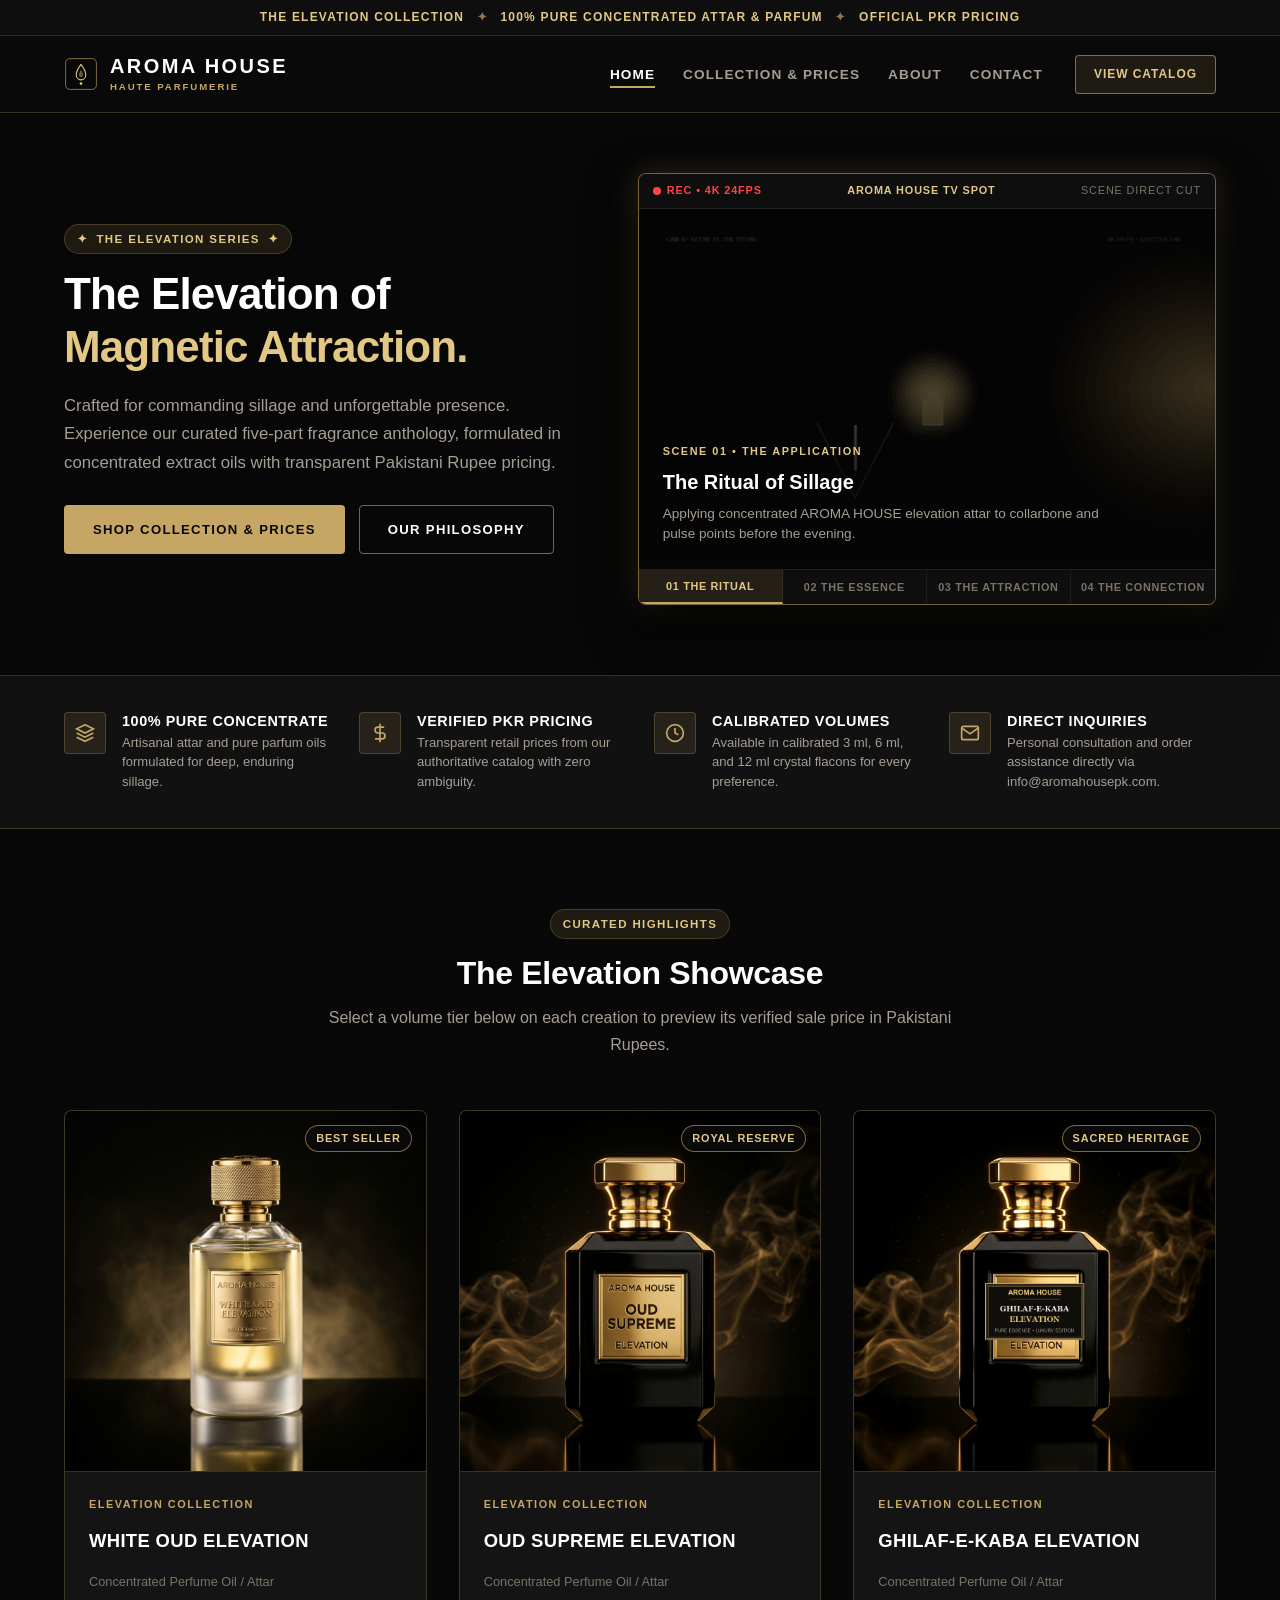
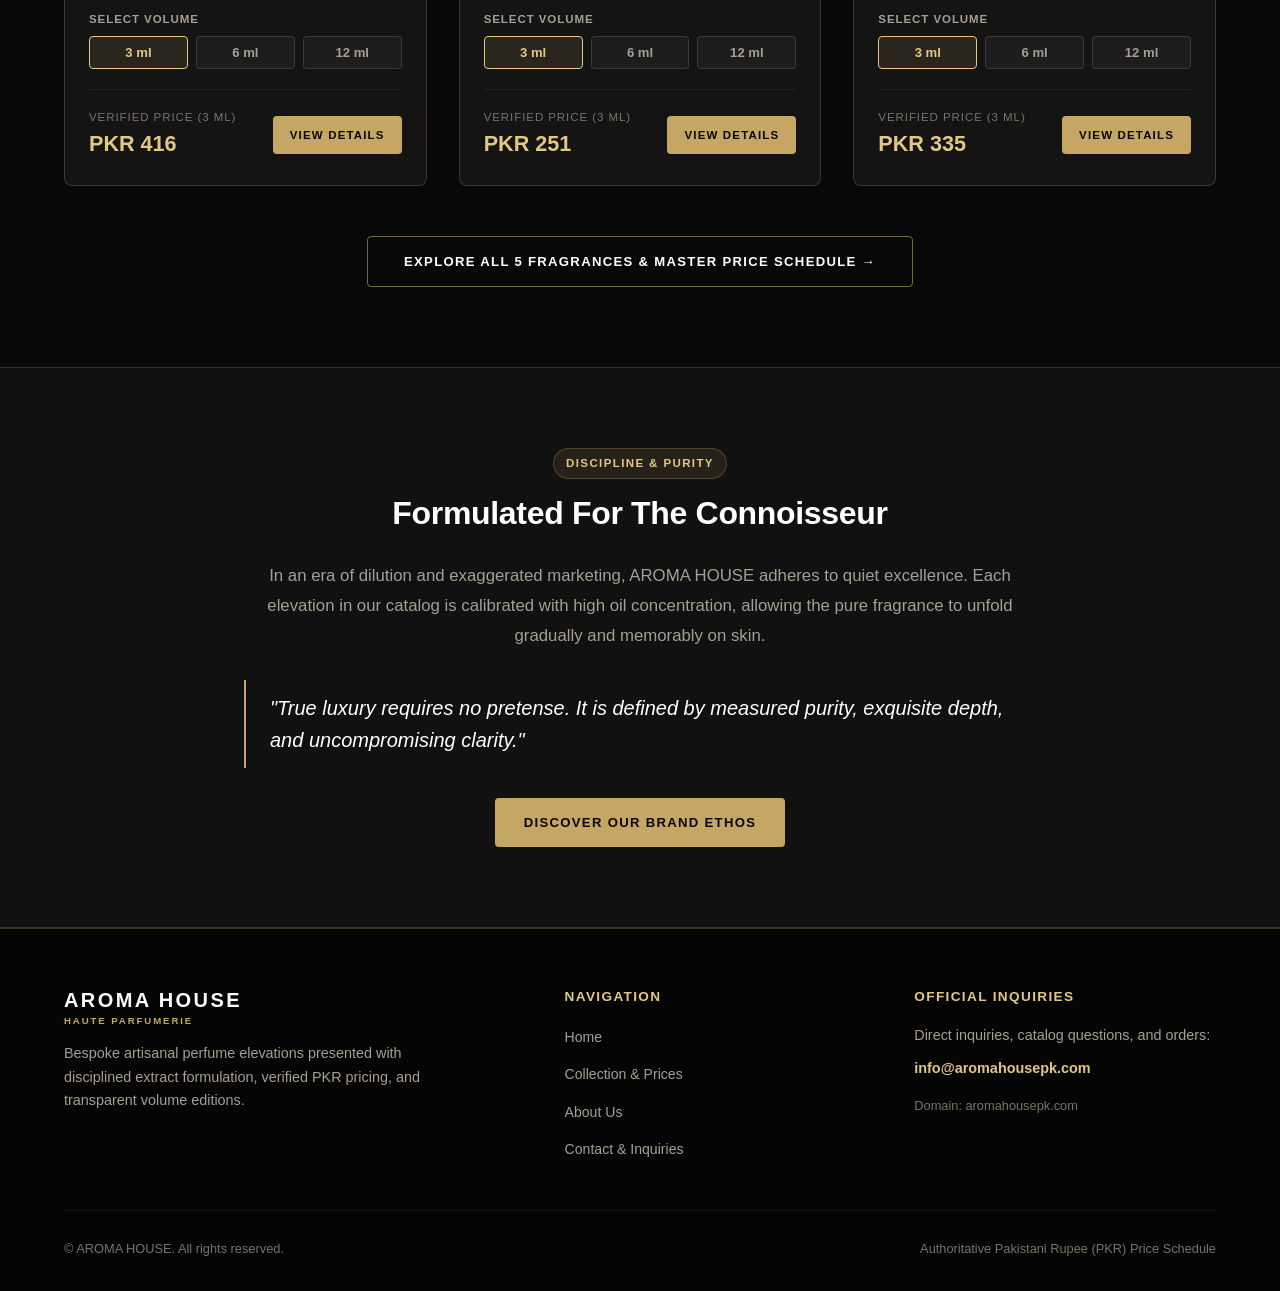
==== commit 48f669c9: "Apply Helvetica Swiss-modern typography and television commercial cinema showcase in hero" ====
--- a/index.html
+++ b/index.html
@@ -10,7 +10,7 @@
   <meta property="og:description" content="Discover AROMA HOUSE. Pure concentrated fragrance elevations with verified prices in Pakistani Rupees.">
   <meta property="og:url" content="https://aromahousepk.com/">
   <meta property="og:type" content="website">
-  <meta property="og:image" content="./assets/hero-bottle.jpg">
+  <meta property="og:image" content="./assets/story-scene-4-finale.jpg">
   <link rel="icon" type="image/svg+xml" href="./assets/favicon.svg">
   <link rel="stylesheet" href="./css/style.css">
 </head>
@@ -18,7 +18,7 @@
   <!-- Accessible Skip Link -->
   <a href="#main-content" class="skip-link">Skip to main content</a>
 
-  <!-- Top Luxury Announcement Ticker -->
+  <!-- Top Announcement Bar -->
   <aside class="announcement-bar" aria-label="Brand Announcement">
     THE ELEVATION COLLECTION <span>✦</span> 100% PURE CONCENTRATED ATTAR &amp; PARFUM <span>✦</span> OFFICIAL PKR PRICING
   </aside>
@@ -29,8 +29,8 @@
       <div class="header-inner">
         <a href="./index.html" class="brand-link" aria-label="AROMA HOUSE Home">
           <svg class="brand-emblem-svg" viewBox="0 0 64 64" fill="none" xmlns="http://www.w3.org/2000/svg" aria-hidden="true">
-            <rect width="64" height="64" rx="12" fill="#080808"/>
-            <rect x="3" y="3" width="58" height="58" rx="9" stroke="#C6A664" stroke-width="1.5" stroke-opacity="0.8"/>
+            <rect width="64" height="64" rx="10" fill="#080808"/>
+            <rect x="3" y="3" width="58" height="58" rx="8" stroke="#C6A664" stroke-width="1.5" stroke-opacity="0.8"/>
             <path d="M32 14 C32 14 23 26 23 34 C23 39 27 43 32 43 C37 43 41 39 41 34 C41 26 32 14 32 14 Z" stroke="#E2C785" stroke-width="2" stroke-linejoin="round"/>
             <path d="M32 24 C32 24 28 30 28 34 C28 36.2 29.8 38 32 38 C34.2 38 36 36.2 36 34 C36 30 32 24 32 24 Z" fill="#C6A664" fill-opacity="0.5"/>
             <circle cx="32" cy="50" r="2.5" fill="#E2C785"/>
@@ -70,66 +70,110 @@
       <li><a href="./about.html" class="mobile-nav-link">About</a></li>
       <li><a href="./contact.html" class="mobile-nav-link">Contact</a></li>
     </ul>
-    <div style="margin-top: 36px;">
+    <div style="margin-top: 24px;">
       <a href="./collection.html" class="btn btn-primary" style="width: 100%;">Explore Full Collection</a>
     </div>
   </div>
 
   <!-- Main Content -->
   <main id="main-content">
-    <!-- Epic Hero Section with Ambient Video -->
-    <section class="hero-epic-section">
-      <!-- Background Ambient Video Layer -->
-      <div class="hero-video-wrapper" aria-hidden="true">
-        <video class="hero-video-bg" autoplay loop muted playsinline poster="./assets/hero-bottle.jpg">
-          <source src="./assets/hero-fragrance-ambient.mp4" type="video/mp4">
-        </video>
-        <div class="hero-video-overlay"></div>
-      </div>
-
+    <!-- Hero Section: TV Commercial Cinema Showcase -->
+    <section class="hero-commercial-section">
       <div class="container">
-        <div class="hero-inner-grid">
-          <div class="hero-content-column">
+        <div class="hero-commercial-grid">
+          <div class="hero-copy-wrap">
             <div class="overline-badge">
-              <span>✦</span> The Elevation Fragrance Series <span>✦</span>
-            </div>
-            <h1 class="hero-title-epic">
-              The Pinnacle of <br><span class="gold-gradient-text">Artisanal Oud.</span>
+              <span>✦</span> The Elevation Series <span>✦</span>
+            </div>
+            <h1 class="hero-headline">
+              The Elevation of <br><span class="gold-gradient-text">Magnetic Attraction.</span>
             </h1>
-            <p class="hero-lead-text">
-              AROMA HOUSE presents an uncompromising anthology of pure fragrance elevations. Crafted with concentrated extract density and offered across standardized 3 ml, 6 ml, and 12 ml volumes with transparent, verified pricing.
+            <p class="hero-subtext">
+              Crafted for commanding sillage and unforgettable presence. Experience our curated five-part fragrance anthology, formulated in concentrated extract oils with transparent Pakistani Rupee pricing.
             </p>
-            <div class="hero-actions-group">
+            <div class="hero-button-row">
               <a href="./collection.html" class="btn btn-primary">Shop Collection &amp; Prices</a>
               <a href="./about.html" class="btn btn-outline">Our Philosophy</a>
             </div>
           </div>
 
-          <div class="hero-bottle-column">
-            <div class="hero-bottle-card">
-              <img src="./assets/hero-bottle.jpg" alt="AROMA HOUSE Elevation Collection Signature Bottle Showcase" class="hero-bottle-img" width="1376" height="768">
-              <div class="hero-bottle-floating-badge">
-                <div>
-                  <div class="floating-badge-title">AROMA HOUSE ELEVATION</div>
-                  <div class="floating-badge-sub">Signature Reserve Edition</div>
-                </div>
-                <div style="color: var(--gold-light); font-weight: 700; font-size: 0.85rem;">
-                  Pure Oil
-                </div>
-              </div>
+          <!-- Cinema Commercial Player Stage -->
+          <div class="commercial-cinema-stage" aria-label="AROMA HOUSE Television Commercial">
+            <div class="cinema-header-bar">
+              <div class="rec-indicator">
+                <span class="rec-dot"></span>
+                <span>REC • 4K 24FPS</span>
+              </div>
+              <div style="color: var(--gold-light); font-weight: 700;">
+                AROMA HOUSE TV SPOT
+              </div>
+              <div style="color: var(--text-muted);">
+                SCENE DIRECT CUT
+              </div>
+            </div>
+
+            <!-- Viewport with Looping Commercial Video & Overlays -->
+            <div class="cinema-viewport">
+              <video class="cinema-video-layer" autoplay loop muted playsinline poster="./assets/story-scene-1-application.jpg">
+                <source src="./assets/hero-fragrance-commercial.mp4" type="video/mp4">
+              </video>
+
+              <!-- Scene 1 Overlay -->
+              <div class="story-slide active" data-scene="0">
+                <span class="slide-story-badge">Scene 01 • The Application</span>
+                <div class="slide-story-title">The Ritual of Sillage</div>
+                <p class="slide-story-caption">Applying concentrated AROMA HOUSE elevation attar to collarbone and pulse points before the evening.</p>
+              </div>
+
+              <!-- Scene 2 Overlay -->
+              <div class="story-slide" data-scene="1">
+                <span class="slide-story-badge">Scene 02 • Macro Close-Up</span>
+                <div class="slide-story-title">100% Pure Extract</div>
+                <p class="slide-story-caption">Close-up on the AROMA HOUSE crystal flacon releasing pure golden fragrance mist.</p>
+              </div>
+
+              <!-- Scene 3 Overlay -->
+              <div class="story-slide" data-scene="2">
+                <span class="slide-story-badge">Scene 03 • The Magnetic Reaction</span>
+                <div class="slide-story-title">Instant Attraction</div>
+                <p class="slide-story-caption">A mesmerizing aura that turns heads across the room, leaving an intoxicating trail.</p>
+              </div>
+
+              <!-- Scene 4 Overlay -->
+              <div class="story-slide" data-scene="3">
+                <span class="slide-story-badge">Scene 04 • The Signature</span>
+                <div class="slide-story-title">Commanding Presence</div>
+                <p class="slide-story-caption">An unforgettable sensory signature. AROMA HOUSE Haute Parfumerie.</p>
+              </div>
+            </div>
+
+            <!-- Commercial Interactive Timeline Tabs -->
+            <div class="cinema-timeline-tabs" role="tablist" aria-label="Commercial Story Scenes">
+              <button type="button" class="timeline-step-btn active" role="tab" aria-selected="true">
+                01 The Ritual
+              </button>
+              <button type="button" class="timeline-step-btn" role="tab" aria-selected="false">
+                02 The Essence
+              </button>
+              <button type="button" class="timeline-step-btn" role="tab" aria-selected="false">
+                03 The Attraction
+              </button>
+              <button type="button" class="timeline-step-btn" role="tab" aria-selected="false">
+                04 The Connection
+              </button>
             </div>
           </div>
         </div>
       </div>
     </section>
 
-    <!-- Trust & Value Proposition Strip -->
+    <!-- Trust & Quality Strip -->
     <section class="trust-strip-section">
       <div class="container">
         <div class="trust-grid">
           <div class="trust-item">
             <div class="trust-icon-box" aria-hidden="true">
-              <svg width="22" height="22" viewBox="0 0 24 24" fill="none" stroke="currentColor" stroke-width="2">
+              <svg width="20" height="20" viewBox="0 0 24 24" fill="none" stroke="currentColor" stroke-width="2">
                 <path d="M12 2L2 7l10 5 10-5-10-5zM2 17l10 5 10-5M2 12l10 5 10-5"/>
               </svg>
             </div>
@@ -141,7 +185,7 @@
 
           <div class="trust-item">
             <div class="trust-icon-box" aria-hidden="true">
-              <svg width="22" height="22" viewBox="0 0 24 24" fill="none" stroke="currentColor" stroke-width="2">
+              <svg width="20" height="20" viewBox="0 0 24 24" fill="none" stroke="currentColor" stroke-width="2">
                 <path d="M12 1v22M17 5H9.5a3.5 3.5 0 0 0 0 7h5a3.5 3.5 0 0 1 0 7H6"/>
               </svg>
             </div>
@@ -153,20 +197,20 @@
 
           <div class="trust-item">
             <div class="trust-icon-box" aria-hidden="true">
-              <svg width="22" height="22" viewBox="0 0 24 24" fill="none" stroke="currentColor" stroke-width="2">
+              <svg width="20" height="20" viewBox="0 0 24 24" fill="none" stroke="currentColor" stroke-width="2">
                 <circle cx="12" cy="12" r="10"/>
                 <polyline points="12 6 12 12 16 14"/>
               </svg>
             </div>
             <div>
-              <h3 class="trust-item-title">Precision Measures</h3>
+              <h3 class="trust-item-title">Calibrated Volumes</h3>
               <p class="trust-item-desc">Available in calibrated 3 ml, 6 ml, and 12 ml crystal flacons for every preference.</p>
             </div>
           </div>
 
           <div class="trust-item">
             <div class="trust-icon-box" aria-hidden="true">
-              <svg width="22" height="22" viewBox="0 0 24 24" fill="none" stroke="currentColor" stroke-width="2">
+              <svg width="20" height="20" viewBox="0 0 24 24" fill="none" stroke="currentColor" stroke-width="2">
                 <path d="M4 4h16c1.1 0 2 .9 2 2v12c0 1.1-.9 2-2 2H4c-1.1 0-2-.9-2-2V6c0-1.1.9-2 2-2z"/>
                 <polyline points="22,6 12,13 2,6"/>
               </svg>
@@ -215,7 +259,7 @@
                   <div class="price-sub-label">Verified Price (<span class="current-size-label">3 ml</span>)</div>
                   <div class="price-amount-highlight">PKR 416</div>
                 </div>
-                <a href="./collection.html#product-white-oud" class="btn btn-primary" style="padding: 10px 18px; font-size: 0.75rem;">View Details</a>
+                <a href="./collection.html#product-white-oud" class="btn btn-primary" style="padding: 9px 16px; font-size: 0.72rem;">View Details</a>
               </div>
             </div>
           </article>
@@ -243,7 +287,7 @@
                   <div class="price-sub-label">Verified Price (<span class="current-size-label">3 ml</span>)</div>
                   <div class="price-amount-highlight">PKR 251</div>
                 </div>
-                <a href="./collection.html#product-oud-supreme" class="btn btn-primary" style="padding: 10px 18px; font-size: 0.75rem;">View Details</a>
+                <a href="./collection.html#product-oud-supreme" class="btn btn-primary" style="padding: 9px 16px; font-size: 0.72rem;">View Details</a>
               </div>
             </div>
           </article>
@@ -271,14 +315,14 @@
                   <div class="price-sub-label">Verified Price (<span class="current-size-label">3 ml</span>)</div>
                   <div class="price-amount-highlight">PKR 335</div>
                 </div>
-                <a href="./collection.html#product-ghilaf-e-kaba" class="btn btn-primary" style="padding: 10px 18px; font-size: 0.75rem;">View Details</a>
+                <a href="./collection.html#product-ghilaf-e-kaba" class="btn btn-primary" style="padding: 9px 16px; font-size: 0.72rem;">View Details</a>
               </div>
             </div>
           </article>
         </div>
 
-        <div style="text-align: center; margin-top: 64px;">
-          <a href="./collection.html" class="btn btn-outline" style="padding: 18px 42px;">
+        <div style="text-align: center; margin-top: 50px;">
+          <a href="./collection.html" class="btn btn-outline" style="padding: 14px 36px;">
             Explore All 5 Fragrances &amp; Master Price Schedule &rarr;
           </a>
         </div>
@@ -288,17 +332,17 @@
     <!-- Editorial Craft Section -->
     <section class="section" style="background-color: var(--bg-secondary);">
       <div class="container-narrow">
-        <div style="text-align: center; margin-bottom: 36px;">
+        <div style="text-align: center; margin-bottom: 28px;">
           <div class="overline-badge">Discipline &amp; Purity</div>
           <h2>Formulated For The Connoisseur</h2>
         </div>
-        <p style="font-size: 1.15rem; line-height: 1.9; text-align: center;">
+        <p style="font-size: 1.05rem; line-height: 1.8; text-align: center;">
           In an era of dilution and exaggerated marketing, AROMA HOUSE adheres to quiet excellence. Each elevation in our catalog is calibrated with high oil concentration, allowing the pure fragrance to unfold gradually and memorably on skin.
         </p>
         <div class="editorial-quote-block">
           "True luxury requires no pretense. It is defined by measured purity, exquisite depth, and uncompromising clarity."
         </div>
-        <div style="text-align: center; margin-top: 36px;">
+        <div style="text-align: center; margin-top: 30px;">
           <a href="./about.html" class="btn btn-primary">Discover Our Brand Ethos</a>
         </div>
       </div>
@@ -331,13 +375,13 @@
 
         <div>
           <h4 class="footer-col-title">Official Inquiries</h4>
-          <p class="footer-contact-item" style="margin-bottom: 12px;">
+          <p class="footer-contact-item" style="margin-bottom: 10px;">
             Direct inquiries, catalog questions, and orders:
           </p>
           <p class="footer-contact-item">
             <a href="mailto:info@aromahousepk.com">info@aromahousepk.com</a>
           </p>
-          <p class="footer-contact-item" style="margin-top: 14px; font-size: 0.82rem; color: var(--text-muted);">
+          <p class="footer-contact-item" style="margin-top: 12px; font-size: 0.8rem; color: var(--text-muted);">
             Domain: aromahousepk.com
           </p>
         </div>
--- a/css/style.css
+++ b/css/style.css
@@ -1,52 +1,40 @@
 /* ==========================================================================
-   AROMA HOUSE - ULTRA-LUXURY FRAGRANCE DESIGN SYSTEM (HAUTE PARFUMERIE)
-   Palette:
-   - Primary Canvas: #080808 (Obsidian Noir)
-   - Secondary Canvas: #101010 / #141414 (Smoked Onyx)
-   - Accent Royal Gold: #C6A664 (Imperial Gold)
-   - Accent Royal Gold Light: #E2C785 (Bright Sovereign Gold)
-   - Accent Royal Gold Dark: #967938 (Burnished Bronze Gold)
-   - Text Pure White: #FFFFFF / #F8F6F0 (Warm Silk White)
-   - Text Muted: #B0A89C (Velvet Platinum)
-   - Border Subtle: rgba(198, 166, 100, 0.18)
-   - Border Rich: rgba(198, 166, 100, 0.40)
+   AROMA HOUSE - LUXURY SWISS-MODERN FRAGRANCE DESIGN SYSTEM
+   Typography: PURE HELVETICA & HELVETICA NEUE
+   Colors: Obsidian Black (#080808), Royal Gold (#C6A664 / #E2C785), Pure White (#FFFFFF)
    ========================================================================== */
-
-@import url('https://fonts.googleapis.com/css2?family=Cinzel:wght@500;600;700;800&family=Cormorant+Garamond:ital,wght@0,400;0,500;0,600;0,700;1,400&family=Outfit:wght@300;400;500;600;700&display=swap');
 
 :root {
   --bg-primary: #080808;
-  --bg-secondary: #0E0E0E;
-  --bg-card: #121212;
-  --bg-card-hover: #171717;
-  --bg-glass: rgba(14, 14, 14, 0.85);
+  --bg-secondary: #111111;
+  --bg-card: #141414;
+  --bg-card-hover: #1A1A1A;
+  --bg-glass: rgba(10, 10, 10, 0.90);
 
   --gold-primary: #C6A664;
   --gold-light: #E2C785;
-  --gold-dark: #967938;
-  --gold-glow: rgba(198, 166, 100, 0.28);
-  --gold-soft: rgba(198, 166, 100, 0.10);
-  --gold-border: rgba(198, 166, 100, 0.22);
-  --gold-border-bright: rgba(198, 166, 100, 0.55);
+  --gold-dark: #9A7B38;
+  --gold-soft: rgba(198, 166, 100, 0.12);
+  --gold-glow: rgba(198, 166, 100, 0.25);
+  --gold-border: rgba(198, 166, 100, 0.25);
+  --gold-border-bright: rgba(198, 166, 100, 0.60);
 
   --text-white: #FFFFFF;
-  --text-primary: #F8F6F0;
-  --text-secondary: #B0A89C;
-  --text-muted: #7E766A;
-
-  --font-serif-display: 'Cormorant Garamond', 'Cinzel', Georgia, serif;
-  --font-serif-heading: 'Cinzel', 'Cormorant Garamond', Georgia, serif;
-  --font-sans: 'Outfit', -apple-system, BlinkMacSystemFont, 'Segoe UI', Roboto, sans-serif;
-
-  --container-max: 1280px;
-  --container-narrow: 880px;
+  --text-primary: #F5F2EB;
+  --text-secondary: #A69E92;
+  --text-muted: #7A7266;
+
+  /* Standard Clean Font Family: HELVETICA */
+  --font-family: 'Helvetica Neue', Helvetica, -apple-system, BlinkMacSystemFont, Arial, sans-serif;
+
+  --container-max: 1200px;
+  --container-narrow: 840px;
   --radius-sm: 4px;
-  --radius-md: 10px;
-  --radius-lg: 16px;
-  --transition-smooth: all 0.3s cubic-bezier(0.16, 1, 0.3, 1);
-}
-
-/* Reset & Base Setup */
+  --radius-md: 8px;
+  --transition-smooth: all 0.25s cubic-bezier(0.16, 1, 0.3, 1);
+}
+
+/* Reset & Box Sizing */
 *, *::before, *::after {
   box-sizing: border-box;
   margin: 0;
@@ -63,10 +51,10 @@
 }
 
 body {
-  font-family: var(--font-sans);
+  font-family: var(--font-family);
   background-color: var(--bg-primary);
   color: var(--text-primary);
-  line-height: 1.65;
+  line-height: 1.6;
   min-height: 100vh;
   display: flex;
   flex-direction: column;
@@ -75,78 +63,84 @@
 
 /* Accessible Focus States */
 :focus-visible {
-  outline: 2px solid var(--gold-primary);
-  outline-offset: 4px;
+  outline: 2px solid var(--gold-light);
+  outline-offset: 3px;
 }
 
 /* Skip link */
 .skip-link {
   position: absolute;
   top: -100px;
-  left: 24px;
+  left: 20px;
   background: var(--gold-primary);
   color: #080808;
-  padding: 12px 24px;
-  font-weight: 700;
-  font-size: 0.85rem;
-  letter-spacing: 0.1em;
+  padding: 10px 20px;
+  font-family: var(--font-family);
+  font-weight: 700;
+  font-size: 13px;
+  letter-spacing: 0.08em;
   text-transform: uppercase;
   z-index: 99999;
-  transition: top 0.25s ease;
+  transition: top 0.2s ease;
   border-radius: var(--radius-sm);
 }
 .skip-link:focus {
-  top: 24px;
-}
-
-/* Containers */
+  top: 20px;
+}
+
+/* Containers with Standard Professional Spacing */
 .container {
   width: 100%;
   max-width: var(--container-max);
   margin: 0 auto;
-  padding: 0 clamp(20px, 4vw, 48px);
+  padding: 0 24px;
 }
 
 .container-narrow {
   width: 100%;
   max-width: var(--container-narrow);
   margin: 0 auto;
-  padding: 0 clamp(20px, 4vw, 40px);
-}
-
-/* Typography Scale */
+  padding: 0 24px;
+}
+
+/* Standard Website Typography Hierarchy */
 h1, h2, h3, h4 {
-  color: var(--text-white);
-  font-weight: 500;
-  letter-spacing: 0.04em;
+  font-family: var(--font-family);
+  color: var(--text-white);
+  font-weight: 700;
+  letter-spacing: -0.01em;
+  line-height: 1.25;
+}
+
+h1 {
+  font-size: clamp(2rem, 3.8vw, 2.75rem); /* Standard 32px - 44px */
+  letter-spacing: -0.02em;
   line-height: 1.2;
 }
 
-h1 {
-  font-family: var(--font-serif-display);
-  font-size: clamp(2.5rem, 6vw, 4.5rem);
-  letter-spacing: 0.05em;
-  line-height: 1.1;
-}
-
 h2 {
-  font-family: var(--font-serif-display);
-  font-size: clamp(2rem, 4.5vw, 3.25rem);
-  letter-spacing: 0.04em;
-  line-height: 1.18;
+  font-size: clamp(1.5rem, 2.8vw, 2rem); /* Standard 24px - 32px */
+  letter-spacing: -0.01em;
+  line-height: 1.25;
 }
 
 h3 {
-  font-family: var(--font-serif-heading);
-  font-size: clamp(1.2rem, 2.5vw, 1.65rem);
-  letter-spacing: 0.06em;
+  font-size: 1.2rem; /* Standard 19px - 20px */
+  font-weight: 600;
+}
+
+h4 {
+  font-size: 0.95rem; /* Standard 15px */
+  font-weight: 600;
+  text-transform: uppercase;
+  letter-spacing: 0.08em;
 }
 
 p {
   color: var(--text-secondary);
-  font-size: 1.05rem;
-  line-height: 1.8;
-  margin-bottom: 1.25rem;
+  font-size: 0.95rem; /* Standard 15px */
+  line-height: 1.65;
+  margin-bottom: 1rem;
 }
 
 p:last-child {
@@ -154,60 +148,58 @@
 }
 
 .gold-gradient-text {
-  background: linear-gradient(135deg, #FFFFFF 0%, #E2C785 50%, #C6A664 100%);
-  -webkit-background-clip: text;
-  -webkit-text-fill-color: transparent;
-  display: inline-block;
+  color: var(--gold-light);
+  font-weight: 700;
 }
 
 .overline-badge {
   display: inline-flex;
   align-items: center;
   gap: 8px;
-  font-family: var(--font-sans);
-  font-size: 0.72rem;
-  text-transform: uppercase;
-  letter-spacing: 0.26em;
-  color: var(--gold-light);
-  font-weight: 600;
-  padding: 6px 14px;
+  font-family: var(--font-family);
+  font-size: 0.72rem; /* Standard 11.5px */
+  text-transform: uppercase;
+  letter-spacing: 0.12em;
+  color: var(--gold-light);
+  font-weight: 700;
+  padding: 5px 12px;
   background-color: var(--gold-soft);
   border: 1px solid var(--gold-border);
-  border-radius: 30px;
-  margin-bottom: 18px;
+  border-radius: 20px;
+  margin-bottom: 14px;
 }
 
 /* ==========================================================================
    TOP ANNOUNCEMENT BAR
    ========================================================================== */
 .announcement-bar {
-  background: linear-gradient(90deg, #0A0A0A 0%, #171510 50%, #0A0A0A 100%);
-  border-bottom: 1px solid var(--gold-border);
-  padding: 9px 16px;
-  font-size: 0.75rem;
+  background: #0E0E0E;
+  border-bottom: 1px solid rgba(198, 166, 100, 0.2);
+  padding: 8px 16px;
+  font-size: 0.75rem; /* 12px */
   text-align: center;
-  letter-spacing: 0.18em;
-  text-transform: uppercase;
-  color: var(--gold-light);
-  font-weight: 500;
+  letter-spacing: 0.1em;
+  text-transform: uppercase;
+  color: var(--gold-light);
+  font-weight: 600;
 }
 
 .announcement-bar span {
-  opacity: 0.8;
-  margin: 0 10px;
+  opacity: 0.7;
+  margin: 0 8px;
   color: var(--gold-primary);
 }
 
 /* ==========================================================================
-   GLOBAL HEADER & NAVIGATION
+   GLOBAL HEADER
    ========================================================================== */
 .site-header {
   position: sticky;
   top: 0;
   z-index: 1000;
   background-color: var(--bg-glass);
-  backdrop-filter: blur(16px);
-  -webkit-backdrop-filter: blur(16px);
+  backdrop-filter: blur(14px);
+  -webkit-backdrop-filter: blur(14px);
   border-bottom: 1px solid var(--gold-border);
   transition: var(--transition-smooth);
 }
@@ -216,23 +208,22 @@
   display: flex;
   align-items: center;
   justify-content: space-between;
-  height: 88px;
-}
-
-/* Brand Wordmark & Monogram */
+  height: 76px;
+}
+
+/* Brand Wordmark */
 .brand-link {
   display: flex;
   align-items: center;
-  gap: 14px;
+  gap: 12px;
   text-decoration: none;
   color: var(--text-white);
 }
 
 .brand-emblem-svg {
-  width: 38px;
-  height: 38px;
+  width: 34px;
+  height: 34px;
   flex-shrink: 0;
-  filter: drop-shadow(0 0 10px var(--gold-glow));
 }
 
 .brand-wordmark {
@@ -241,50 +232,50 @@
 }
 
 .brand-title-main {
-  font-family: var(--font-serif-heading);
-  font-size: 1.4rem;
-  font-weight: 700;
-  letter-spacing: 0.26em;
+  font-family: var(--font-family);
+  font-size: 1.25rem;
+  font-weight: 800;
+  letter-spacing: 0.12em;
   text-transform: uppercase;
   color: var(--text-white);
   line-height: 1.1;
 }
 
 .brand-tagline-sub {
-  font-family: var(--font-sans);
+  font-family: var(--font-family);
   font-size: 0.6rem;
-  letter-spacing: 0.36em;
+  letter-spacing: 0.2em;
   color: var(--gold-primary);
   text-transform: uppercase;
-  margin-top: 3px;
+  margin-top: 2px;
   font-weight: 600;
 }
 
-/* Desktop Navigation */
+/* Navigation Links */
 .desktop-nav {
   display: flex;
   align-items: center;
-  gap: 40px;
+  gap: 32px;
 }
 
 .nav-links {
   display: flex;
   list-style: none;
-  gap: 36px;
+  gap: 28px;
   align-items: center;
 }
 
 .nav-link {
-  font-family: var(--font-sans);
-  font-size: 0.85rem;
-  letter-spacing: 0.16em;
+  font-family: var(--font-family);
+  font-size: 0.85rem; /* Standard 13.5px */
+  letter-spacing: 0.08em;
   text-transform: uppercase;
   color: var(--text-secondary);
   text-decoration: none;
-  padding: 8px 0;
+  padding: 6px 0;
   position: relative;
-  transition: color 0.25s ease;
-  font-weight: 500;
+  transition: color 0.2s ease;
+  font-weight: 600;
 }
 
 .nav-link:hover,
@@ -300,21 +291,20 @@
   left: 0;
   width: 100%;
   height: 2px;
-  background: linear-gradient(90deg, var(--gold-light), var(--gold-primary));
-  box-shadow: 0 0 8px var(--gold-glow);
+  background-color: var(--gold-primary);
 }
 
 .header-cta-btn {
   display: inline-flex;
   align-items: center;
-  padding: 10px 22px;
+  padding: 9px 18px;
   background-color: var(--gold-soft);
   color: var(--gold-light);
   border: 1px solid var(--gold-border-bright);
   border-radius: var(--radius-sm);
-  font-size: 0.78rem;
-  font-weight: 600;
-  letter-spacing: 0.15em;
+  font-size: 0.75rem;
+  font-weight: 700;
+  letter-spacing: 0.08em;
   text-transform: uppercase;
   text-decoration: none;
   transition: var(--transition-smooth);
@@ -323,24 +313,22 @@
 .header-cta-btn:hover {
   background-color: var(--gold-primary);
   color: #080808;
-  box-shadow: 0 0 16px var(--gold-glow);
-  transform: translateY(-1px);
-}
-
-/* Mobile Nav Toggle */
+}
+
+/* Mobile Toggle */
 .mobile-nav-toggle {
   display: none;
   background: transparent;
   border: 1px solid var(--gold-border);
   color: var(--gold-primary);
-  padding: 12px;
+  padding: 10px;
   border-radius: var(--radius-sm);
   cursor: pointer;
 }
 
 .hamburger-icon {
-  width: 24px;
-  height: 18px;
+  width: 22px;
+  height: 16px;
   display: flex;
   flex-direction: column;
   justify-content: space-between;
@@ -356,25 +344,25 @@
 }
 
 .mobile-nav-toggle[aria-expanded="true"] .line-1 {
-  transform: translateY(8px) rotate(45deg);
+  transform: translateY(7px) rotate(45deg);
 }
 .mobile-nav-toggle[aria-expanded="true"] .line-2 {
   opacity: 0;
 }
 .mobile-nav-toggle[aria-expanded="true"] .line-3 {
-  transform: translateY(-8px) rotate(-45deg);
+  transform: translateY(-7px) rotate(-45deg);
 }
 
 .mobile-nav-drawer {
   display: none;
   position: fixed;
-  top: 88px;
+  top: 76px;
   left: 0;
   width: 100%;
-  height: calc(100vh - 88px);
-  background-color: #090909;
+  height: calc(100vh - 76px);
+  background-color: #0C0C0C;
   border-top: 1px solid var(--gold-border);
-  padding: 36px 24px;
+  padding: 28px 24px;
   flex-direction: column;
   z-index: 999;
 }
@@ -387,17 +375,18 @@
   list-style: none;
   display: flex;
   flex-direction: column;
-  gap: 24px;
+  gap: 20px;
 }
 
 .mobile-nav-link {
-  font-family: var(--font-serif-heading);
-  font-size: 1.5rem;
-  letter-spacing: 0.1em;
-  text-transform: uppercase;
-  color: var(--text-primary);
+  font-family: var(--font-family);
+  font-size: 1.15rem;
+  font-weight: 700;
+  letter-spacing: 0.05em;
+  text-transform: uppercase;
+  color: var(--text-white);
   text-decoration: none;
-  padding-bottom: 14px;
+  padding-bottom: 12px;
   border-bottom: 1px solid rgba(255, 255, 255, 0.06);
 }
 
@@ -413,12 +402,12 @@
   display: inline-flex;
   align-items: center;
   justify-content: center;
-  gap: 10px;
-  padding: 16px 36px;
-  font-family: var(--font-sans);
-  font-size: 0.85rem;
-  font-weight: 700;
-  letter-spacing: 0.18em;
+  gap: 8px;
+  padding: 13px 28px;
+  font-family: var(--font-family);
+  font-size: 0.82rem; /* 13px */
+  font-weight: 700;
+  letter-spacing: 0.1em;
   text-transform: uppercase;
   text-decoration: none;
   border-radius: var(--radius-sm);
@@ -428,158 +417,223 @@
 }
 
 .btn-primary {
-  background: linear-gradient(135deg, #E2C785 0%, #C6A664 100%);
+  background-color: var(--gold-primary);
   color: #080808;
-  box-shadow: 0 4px 24px var(--gold-glow);
 }
 
 .btn-primary:hover {
-  background: linear-gradient(135deg, #FFFFFF 0%, #E2C785 100%);
-  transform: translateY(-2px);
-  box-shadow: 0 8px 30px rgba(226, 199, 133, 0.45);
+  background-color: var(--gold-light);
+  transform: translateY(-1px);
+  box-shadow: 0 4px 16px var(--gold-glow);
 }
 
 .btn-outline {
-  background-color: rgba(14, 14, 14, 0.6);
+  background-color: transparent;
   color: var(--text-white);
   border-color: var(--gold-border-bright);
-  backdrop-filter: blur(8px);
 }
 
 .btn-outline:hover {
   border-color: var(--gold-light);
   color: var(--gold-light);
   background-color: var(--gold-soft);
-  transform: translateY(-2px);
+  transform: translateY(-1px);
 }
 
 /* ==========================================================================
-   HERO SECTION WITH AMBIENT VIDEO
+   HERO COMMERCIAL SECTION (TV COMMERCIAL SLIDESHOW / CINEMATIC PLAYER)
    ========================================================================== */
-.hero-epic-section {
+.hero-commercial-section {
   position: relative;
-  min-height: 85vh;
-  display: flex;
-  align-items: center;
-  padding: 80px 0;
+  background-color: #070707;
+  border-bottom: 1px solid var(--gold-border);
+  padding: 60px 0 70px;
   overflow: hidden;
-  border-bottom: 1px solid var(--gold-border);
-}
-
-/* Video Background Layer */
-.hero-video-wrapper {
+}
+
+.hero-commercial-grid {
+  display: grid;
+  grid-template-columns: 1fr 1.1fr;
+  align-items: center;
+  gap: 48px;
+}
+
+.hero-copy-wrap {
+  max-width: 540px;
+}
+
+.hero-headline {
+  margin-bottom: 18px;
+}
+
+.hero-subtext {
+  font-size: 1.05rem;
+  line-height: 1.7;
+  color: var(--text-secondary);
+  margin-bottom: 28px;
+}
+
+.hero-button-row {
+  display: flex;
+  flex-wrap: wrap;
+  gap: 14px;
+}
+
+/* Cinematic TV Commercial Stage */
+.commercial-cinema-stage {
+  position: relative;
+  background: #000;
+  border: 1px solid var(--gold-border-bright);
+  border-radius: var(--radius-md);
+  overflow: hidden;
+  box-shadow: 0 20px 50px rgba(0, 0, 0, 0.9), 0 0 30px var(--gold-glow);
+}
+
+.cinema-header-bar {
+  display: flex;
+  justify-content: space-between;
+  align-items: center;
+  padding: 8px 14px;
+  background: #0E0E0E;
+  border-bottom: 1px solid rgba(255, 255, 255, 0.08);
+  font-size: 0.68rem;
+  letter-spacing: 0.08em;
+  text-transform: uppercase;
+}
+
+.rec-indicator {
+  display: flex;
+  align-items: center;
+  gap: 6px;
+  color: #FF4444;
+  font-weight: 700;
+}
+
+.rec-dot {
+  width: 8px;
+  height: 8px;
+  border-radius: 50%;
+  background: #FF4444;
+  animation: blink 1.2s infinite;
+}
+
+@keyframes blink {
+  0%, 100% { opacity: 1; }
+  50% { opacity: 0.3; }
+}
+
+.cinema-viewport {
+  position: relative;
+  width: 100%;
+  aspect-ratio: 16 / 10;
+  background: #080808;
+  overflow: hidden;
+}
+
+/* Video Layer in Commercial Player */
+.cinema-video-layer {
   position: absolute;
   top: 0;
   left: 0;
   width: 100%;
   height: 100%;
-  z-index: 1;
-  overflow: hidden;
-}
-
-.hero-video-bg {
-  width: 100%;
-  height: 100%;
   object-fit: cover;
-  opacity: 0.45;
+  opacity: 0.55;
   filter: contrast(1.15) brightness(0.9);
 }
 
-.hero-video-overlay {
+/* Slideshow Story Cards */
+.story-slide {
   position: absolute;
   top: 0;
   left: 0;
   width: 100%;
   height: 100%;
-  background: radial-gradient(circle at 60% 40%, rgba(8, 8, 8, 0.45) 0%, rgba(8, 8, 8, 0.95) 75%),
-              linear-gradient(180deg, rgba(8, 8, 8, 0.8) 0%, rgba(8, 8, 8, 0.3) 50%, rgba(8, 8, 8, 0.98) 100%);
-}
-
-.hero-inner-grid {
-  position: relative;
-  z-index: 2;
+  opacity: 0;
+  transition: opacity 0.6s ease;
+  display: flex;
+  flex-direction: column;
+  justify-content: flex-end;
+  padding: 24px;
+  background: linear-gradient(0deg, rgba(5,5,5,0.92) 0%, rgba(5,5,5,0.4) 50%, rgba(5,5,5,0.7) 100%);
+}
+
+.story-slide.active {
+  opacity: 1;
+}
+
+.slide-backdrop-img {
+  position: absolute;
+  top: 0;
+  left: 0;
+  width: 100%;
+  height: 100%;
+  object-fit: cover;
+  z-index: -1;
+  opacity: 0.45;
+}
+
+.slide-story-badge {
+  display: inline-block;
+  font-size: 0.68rem;
+  letter-spacing: 0.14em;
+  text-transform: uppercase;
+  color: var(--gold-light);
+  font-weight: 700;
+  margin-bottom: 6px;
+}
+
+.slide-story-title {
+  font-size: 1.25rem;
+  font-weight: 700;
+  color: var(--text-white);
+  margin-bottom: 6px;
+}
+
+.slide-story-caption {
+  font-size: 0.85rem;
+  color: var(--text-secondary);
+  line-height: 1.5;
+  max-width: 440px;
+}
+
+/* TV Commercial Navigation Tabs */
+.cinema-timeline-tabs {
   display: grid;
-  grid-template-columns: 1.15fr 0.85fr;
-  align-items: center;
-  gap: 56px;
-}
-
-.hero-content-column {
-  max-width: 660px;
-}
-
-.hero-title-epic {
-  margin-bottom: 24px;
-}
-
-.hero-lead-text {
-  font-size: 1.18rem;
-  line-height: 1.85;
-  color: var(--text-secondary);
-  margin-bottom: 36px;
-}
-
-.hero-actions-group {
-  display: flex;
-  flex-wrap: wrap;
-  gap: 18px;
-}
-
-.hero-bottle-column {
-  display: flex;
-  justify-content: center;
-  align-items: center;
-  position: relative;
-}
-
-.hero-bottle-card {
-  position: relative;
-  width: 100%;
-  max-width: 480px;
-  border-radius: var(--radius-lg);
-  overflow: hidden;
-  border: 1px solid var(--gold-border-bright);
-  box-shadow: 0 20px 60px rgba(0, 0, 0, 0.9), 0 0 40px var(--gold-glow);
-  background: #0C0C0C;
-}
-
-.hero-bottle-img {
-  width: 100%;
-  height: auto;
-  display: block;
-  transition: transform 0.6s ease;
-}
-
-.hero-bottle-card:hover .hero-bottle-img {
-  transform: scale(1.03);
-}
-
-.hero-bottle-floating-badge {
-  position: absolute;
-  bottom: 20px;
-  left: 20px;
-  right: 20px;
-  background: rgba(10, 10, 10, 0.85);
-  backdrop-filter: blur(12px);
-  border: 1px solid var(--gold-border);
-  padding: 12px 18px;
-  border-radius: var(--radius-sm);
-  display: flex;
-  justify-content: space-between;
-  align-items: center;
-}
-
-.floating-badge-title {
-  font-family: var(--font-serif-heading);
-  font-size: 0.82rem;
-  letter-spacing: 0.14em;
-  color: var(--gold-light);
-  text-transform: uppercase;
-}
-
-.floating-badge-sub {
-  font-size: 0.75rem;
-  color: var(--text-secondary);
+  grid-template-columns: repeat(4, 1fr);
+  background: #0E0E0E;
+  border-top: 1px solid rgba(255, 255, 255, 0.08);
+}
+
+.timeline-step-btn {
+  background: transparent;
+  border: none;
+  border-right: 1px solid rgba(255, 255, 255, 0.06);
+  padding: 10px 8px;
+  color: var(--text-muted);
+  font-family: var(--font-family);
+  font-size: 0.68rem;
+  font-weight: 700;
+  letter-spacing: 0.06em;
+  text-transform: uppercase;
+  cursor: pointer;
+  transition: var(--transition-smooth);
+  text-align: center;
+}
+
+.timeline-step-btn:last-child {
+  border-right: none;
+}
+
+.timeline-step-btn:hover {
+  color: var(--text-white);
+  background: rgba(255, 255, 255, 0.02);
+}
+
+.timeline-step-btn.active {
+  color: var(--gold-light);
+  background: var(--gold-soft);
+  border-bottom: 2px solid var(--gold-primary);
 }
 
 /* ==========================================================================
@@ -588,25 +642,25 @@
 .trust-strip-section {
   background-color: var(--bg-secondary);
   border-bottom: 1px solid var(--gold-border);
-  padding: 44px 0;
+  padding: 36px 0;
 }
 
 .trust-grid {
   display: grid;
-  grid-template-columns: repeat(auto-fit, minmax(240px, 1fr));
-  gap: 32px;
+  grid-template-columns: repeat(auto-fit, minmax(230px, 1fr));
+  gap: 28px;
 }
 
 .trust-item {
   display: flex;
   align-items: flex-start;
-  gap: 18px;
+  gap: 16px;
 }
 
 .trust-icon-box {
-  width: 46px;
-  height: 46px;
-  border-radius: 50%;
+  width: 42px;
+  height: 42px;
+  border-radius: var(--radius-sm);
   background: var(--gold-soft);
   border: 1px solid var(--gold-border);
   display: flex;
@@ -617,51 +671,49 @@
 }
 
 .trust-item-title {
-  font-family: var(--font-serif-heading);
-  font-size: 0.95rem;
-  color: var(--text-white);
-  letter-spacing: 0.08em;
-  text-transform: uppercase;
-  margin-bottom: 4px;
+  font-size: 0.9rem;
+  font-weight: 700;
+  color: var(--text-white);
+  letter-spacing: 0.04em;
+  text-transform: uppercase;
+  margin-bottom: 3px;
 }
 
 .trust-item-desc {
-  font-size: 0.85rem;
+  font-size: 0.82rem;
   color: var(--text-secondary);
   line-height: 1.5;
   margin: 0;
 }
 
 /* ==========================================================================
-   SECTION COMMON HEADERS
+   SECTIONS & PRODUCT CARDS
    ========================================================================== */
 .section {
-  padding: 100px 0;
+  padding: 80px 0;
   border-bottom: 1px solid var(--gold-border);
 }
 
 .section-title-wrap {
   text-align: center;
-  max-width: 740px;
-  margin: 0 auto 64px;
+  max-width: 680px;
+  margin: 0 auto 52px;
 }
 
 .section-heading-epic {
-  margin-bottom: 16px;
+  margin-bottom: 12px;
 }
 
 .section-desc-epic {
-  font-size: 1.1rem;
+  font-size: 1rem;
   color: var(--text-secondary);
 }
 
-/* ==========================================================================
-   PRODUCT CARDS GRID (PHOTOREALISTIC LUXURY CARDS)
-   ========================================================================== */
+/* Product Cards Grid */
 .products-grid-luxury {
   display: grid;
-  grid-template-columns: repeat(auto-fit, minmax(340px, 1fr));
-  gap: 36px;
+  grid-template-columns: repeat(auto-fit, minmax(320px, 1fr));
+  gap: 32px;
 }
 
 .fragrance-card {
@@ -672,16 +724,14 @@
   display: flex;
   flex-direction: column;
   transition: var(--transition-smooth);
-  position: relative;
 }
 
 .fragrance-card:hover {
   border-color: var(--gold-border-bright);
-  transform: translateY(-6px);
-  box-shadow: 0 16px 40px rgba(0, 0, 0, 0.8), 0 0 25px var(--gold-glow);
-}
-
-/* Card Visual Image */
+  transform: translateY(-4px);
+  box-shadow: 0 12px 30px rgba(0, 0, 0, 0.8);
+}
+
 .fragrance-card-media {
   position: relative;
   width: 100%;
@@ -696,90 +746,88 @@
   height: 100%;
   object-fit: cover;
   display: block;
-  transition: transform 0.6s cubic-bezier(0.16, 1, 0.3, 1);
+  transition: transform 0.4s ease;
 }
 
 .fragrance-card:hover .fragrance-card-media img {
-  transform: scale(1.06);
+  transform: scale(1.04);
 }
 
 .fragrance-card-badge {
   position: absolute;
-  top: 16px;
-  right: 16px;
-  background: rgba(10, 10, 10, 0.88);
-  backdrop-filter: blur(8px);
+  top: 14px;
+  right: 14px;
+  background: rgba(10, 10, 10, 0.9);
   color: var(--gold-light);
   border: 1px solid var(--gold-border-bright);
-  padding: 5px 12px;
-  border-radius: 20px;
+  padding: 4px 10px;
+  border-radius: 14px;
   font-size: 0.68rem;
   font-weight: 700;
-  letter-spacing: 0.15em;
+  letter-spacing: 0.08em;
   text-transform: uppercase;
   z-index: 2;
 }
 
-/* Card Body */
 .fragrance-card-body {
-  padding: 28px;
+  padding: 24px;
   display: flex;
   flex-direction: column;
   flex-grow: 1;
 }
 
 .fragrance-card-category {
-  font-size: 0.72rem;
-  letter-spacing: 0.22em;
+  font-size: 0.68rem;
+  letter-spacing: 0.14em;
   text-transform: uppercase;
   color: var(--gold-primary);
-  font-weight: 600;
+  font-weight: 700;
+  margin-bottom: 4px;
+}
+
+.fragrance-card-name {
+  font-size: 1.15rem;
+  font-weight: 700;
+  letter-spacing: 0.02em;
+  color: var(--text-white);
   margin-bottom: 6px;
-}
-
-.fragrance-card-name {
-  font-family: var(--font-serif-heading);
-  font-size: 1.28rem;
-  letter-spacing: 0.08em;
-  color: var(--text-white);
-  margin-bottom: 8px;
-  min-height: 2.8em;
+  min-height: 2.6em;
   display: flex;
   align-items: center;
 }
 
 .fragrance-card-concentration {
-  font-size: 0.82rem;
+  font-size: 0.8rem;
   color: var(--text-muted);
-  margin-bottom: 22px;
-}
-
-/* Size Selector Pill Group */
+  margin-bottom: 18px;
+}
+
+/* Size Selector Pills */
 .size-picker-label {
   display: block;
-  font-size: 0.74rem;
-  text-transform: uppercase;
-  letter-spacing: 0.16em;
+  font-size: 0.72rem;
+  text-transform: uppercase;
+  letter-spacing: 0.08em;
   color: var(--text-secondary);
   font-weight: 600;
-  margin-bottom: 10px;
+  margin-bottom: 8px;
 }
 
 .size-picker-buttons {
   display: grid;
   grid-template-columns: repeat(3, 1fr);
-  gap: 10px;
-  margin-bottom: 24px;
+  gap: 8px;
+  margin-bottom: 20px;
 }
 
 .size-pill-btn {
-  background: rgba(255, 255, 255, 0.03);
+  background: rgba(255, 255, 255, 0.04);
   border: 1px solid rgba(255, 255, 255, 0.12);
   color: var(--text-secondary);
-  padding: 10px 0;
+  padding: 8px 0;
   border-radius: var(--radius-sm);
-  font-family: var(--font-sans);
-  font-size: 0.85rem;
+  font-family: var(--font-family);
+  font-size: 0.82rem;
   font-weight: 600;
   cursor: pointer;
   transition: var(--transition-smooth);
@@ -789,42 +837,38 @@
 .size-pill-btn:hover {
   border-color: var(--gold-border-bright);
   color: var(--text-white);
+}
+
+.size-pill-btn.active {
   background-color: var(--gold-soft);
-}
-
-.size-pill-btn.active {
-  background: linear-gradient(135deg, rgba(226, 199, 133, 0.15), rgba(198, 166, 100, 0.25));
   border-color: var(--gold-light);
   color: var(--gold-light);
   font-weight: 700;
-  box-shadow: 0 0 12px var(--gold-glow);
-}
-
-/* Card Price Display */
+}
+
+/* Price Box */
 .fragrance-card-footer {
   margin-top: auto;
-  padding-top: 20px;
-  border-top: 1px solid rgba(255, 255, 255, 0.08);
+  padding-top: 18px;
+  border-top: 1px solid rgba(255, 255, 255, 0.06);
   display: flex;
   align-items: center;
   justify-content: space-between;
 }
 
 .price-sub-label {
-  font-size: 0.75rem;
-  text-transform: uppercase;
-  letter-spacing: 0.12em;
+  font-size: 0.72rem;
+  text-transform: uppercase;
+  letter-spacing: 0.08em;
   color: var(--text-muted);
 }
 
 .price-amount-highlight {
-  font-family: var(--font-serif-heading);
-  font-size: 1.55rem;
-  font-weight: 700;
-  letter-spacing: 0.03em;
+  font-family: var(--font-family);
+  font-size: 1.35rem; /* Standard 21px */
+  font-weight: 700;
   color: var(--gold-light);
   font-variant-numeric: tabular-nums;
-  text-shadow: 0 0 10px rgba(198, 166, 100, 0.3);
 }
 
 /* ==========================================================================
@@ -835,25 +879,24 @@
   border: 1px solid var(--gold-border);
   border-radius: var(--radius-md);
   overflow-x: auto;
-  box-shadow: 0 12px 40px rgba(0, 0, 0, 0.7);
 }
 
 .luxury-price-table {
   width: 100%;
   border-collapse: collapse;
-  min-width: 680px;
+  min-width: 640px;
 }
 
 .luxury-price-table th {
-  background: linear-gradient(180deg, #161616 0%, #101010 100%);
-  font-family: var(--font-serif-heading);
-  color: var(--gold-light);
-  font-weight: 600;
-  font-size: 0.88rem;
-  letter-spacing: 0.12em;
-  text-transform: uppercase;
-  padding: 22px 28px;
-  border-bottom: 2px solid var(--gold-border-bright);
+  background: #111111;
+  color: var(--gold-light);
+  font-weight: 700;
+  font-size: 0.82rem;
+  letter-spacing: 0.08em;
+  text-transform: uppercase;
+  padding: 16px 24px;
+  border-bottom: 2px solid var(--gold-border);
+  text-align: left;
 }
 
 .luxury-price-table th.col-align-right {
@@ -861,28 +904,25 @@
 }
 
 .luxury-price-table td {
-  padding: 20px 28px;
+  padding: 16px 24px;
   border-bottom: 1px solid rgba(255, 255, 255, 0.05);
-  font-size: 1rem;
+  font-size: 0.95rem;
 }
 
 .luxury-price-table td.col-prod-title {
-  font-family: var(--font-serif-heading);
   color: var(--text-white);
   font-weight: 600;
-  letter-spacing: 0.05em;
 }
 
 .luxury-price-table td.col-align-right {
   text-align: right;
-  font-family: var(--font-sans);
   color: var(--gold-light);
   font-weight: 700;
   font-variant-numeric: tabular-nums;
 }
 
 .luxury-price-table tr:hover td {
-  background-color: rgba(198, 166, 100, 0.04);
+  background-color: rgba(198, 166, 100, 0.03);
 }
 
 /* ==========================================================================
@@ -890,72 +930,67 @@
    ========================================================================== */
 .editorial-quote-block {
   border-left: 2px solid var(--gold-primary);
-  padding: 16px 0 16px 32px;
-  margin: 36px 0;
-  font-family: var(--font-serif-display);
+  padding: 12px 0 12px 24px;
+  margin: 28px 0;
   font-style: italic;
-  font-size: 1.65rem;
+  font-size: 1.25rem;
   line-height: 1.6;
   color: var(--text-white);
 }
 
 /* ==========================================================================
-   CONTACT SECTION & DIRECT INQUIRY CARDS
+   CONTACT SECTION
    ========================================================================== */
 .contact-hero-banner {
-  background: linear-gradient(135deg, rgba(23, 21, 16, 0.9) 0%, rgba(10, 10, 10, 0.95) 100%);
+  background: #111111;
   border: 1px solid var(--gold-border-bright);
-  border-radius: var(--radius-lg);
-  padding: clamp(36px, 6vw, 64px);
+  border-radius: var(--radius-md);
+  padding: clamp(32px, 5vw, 56px);
   text-align: center;
-  max-width: 820px;
+  max-width: 760px;
   margin: 0 auto;
-  box-shadow: 0 20px 50px rgba(0, 0, 0, 0.8), 0 0 30px var(--gold-glow);
 }
 
 .official-email-pill {
   display: inline-flex;
   align-items: center;
-  gap: 12px;
+  gap: 10px;
   background: #080808;
   border: 1px solid var(--gold-border-bright);
-  padding: 16px 32px;
-  border-radius: 40px;
-  color: var(--gold-light);
-  font-family: var(--font-sans);
-  font-size: 1.25rem;
-  font-weight: 700;
-  letter-spacing: 0.06em;
+  padding: 14px 28px;
+  border-radius: 30px;
+  color: var(--gold-light);
+  font-family: var(--font-family);
+  font-size: 1.15rem;
+  font-weight: 700;
   text-decoration: none;
-  margin: 28px 0;
+  margin: 24px 0;
   transition: var(--transition-smooth);
 }
 
 .official-email-pill:hover {
   background: var(--gold-primary);
   color: #080808;
-  box-shadow: 0 0 24px var(--gold-glow);
-  transform: translateY(-2px);
 }
 
 .contact-options-grid {
   display: grid;
-  grid-template-columns: repeat(auto-fit, minmax(220px, 1fr));
-  gap: 24px;
-  margin-top: 48px;
+  grid-template-columns: repeat(auto-fit, minmax(210px, 1fr));
+  gap: 20px;
+  margin-top: 40px;
 }
 
 .contact-option-box {
   background: var(--bg-card);
   border: 1px solid var(--gold-border);
-  border-radius: var(--radius-md);
-  padding: 30px;
+  border-radius: var(--radius-sm);
+  padding: 24px;
   text-align: center;
 }
 
 .contact-option-icon {
-  width: 52px;
-  height: 52px;
+  width: 44px;
+  height: 44px;
   border-radius: 50%;
   background: var(--gold-soft);
   border: 1px solid var(--gold-border);
@@ -963,55 +998,54 @@
   display: flex;
   align-items: center;
   justify-content: center;
-  margin: 0 auto 16px;
+  margin: 0 auto 12px;
 }
 
 /* ==========================================================================
-   GLOBAL FOOTER
+   FOOTER
    ========================================================================== */
 .site-footer {
   margin-top: auto;
   background-color: #050505;
   border-top: 1px solid var(--gold-border);
-  padding: 80px 0 36px;
+  padding: 60px 0 32px;
 }
 
 .footer-main-grid {
   display: grid;
-  grid-template-columns: 1.6fr 1fr 1fr;
-  gap: 60px;
-  padding-bottom: 56px;
+  grid-template-columns: 1.5fr 1fr 1fr;
+  gap: 48px;
+  padding-bottom: 48px;
   border-bottom: 1px solid rgba(255, 255, 255, 0.06);
 }
 
 .footer-bio-text {
   color: var(--text-secondary);
-  font-size: 0.95rem;
-  line-height: 1.75;
-  max-width: 420px;
-  margin-top: 18px;
+  font-size: 0.9rem;
+  line-height: 1.65;
+  max-width: 380px;
+  margin-top: 14px;
 }
 
 .footer-col-title {
-  font-family: var(--font-serif-heading);
-  font-size: 1rem;
-  letter-spacing: 0.16em;
-  text-transform: uppercase;
-  color: var(--gold-light);
-  margin-bottom: 24px;
+  font-size: 0.85rem;
+  letter-spacing: 0.1em;
+  text-transform: uppercase;
+  color: var(--gold-light);
+  margin-bottom: 18px;
 }
 
 .footer-nav-list {
   list-style: none;
   display: flex;
   flex-direction: column;
-  gap: 14px;
+  gap: 12px;
 }
 
 .footer-nav-list a {
   color: var(--text-secondary);
   text-decoration: none;
-  font-size: 0.92rem;
+  font-size: 0.88rem;
   transition: color 0.2s ease;
 }
 
@@ -1021,18 +1055,18 @@
 
 .footer-contact-item {
   color: var(--text-secondary);
-  font-size: 0.95rem;
-  line-height: 1.7;
+  font-size: 0.9rem;
+  line-height: 1.6;
 }
 
 .footer-contact-item a {
   color: var(--gold-light);
   text-decoration: none;
-  font-weight: 600;
+  font-weight: 700;
 }
 
 .footer-bottom-bar {
-  padding-top: 36px;
+  padding-top: 28px;
   display: flex;
   justify-content: space-between;
   align-items: center;
@@ -1041,37 +1075,36 @@
 }
 
 .footer-copy {
-  font-size: 0.85rem;
+  font-size: 0.8rem;
   color: var(--text-muted);
 }
 
 .footer-badge-note {
-  font-size: 0.85rem;
+  font-size: 0.8rem;
   color: var(--text-muted);
-  letter-spacing: 0.08em;
 }
 
 /* ==========================================================================
-   RESPONSIVE QUERIES
+   RESPONSIVE MEDIA QUERIES
    ========================================================================== */
-@media (max-width: 960px) {
-  .hero-inner-grid {
+@media (max-width: 900px) {
+  .hero-commercial-grid {
     grid-template-columns: 1fr;
     text-align: center;
-    gap: 40px;
+    gap: 36px;
   }
-  
-  .hero-content-column {
+
+  .hero-copy-wrap {
     margin: 0 auto;
   }
 
-  .hero-actions-group {
+  .hero-button-row {
     justify-content: center;
   }
 
   .footer-main-grid {
     grid-template-columns: 1fr;
-    gap: 40px;
+    gap: 36px;
   }
 }
 
@@ -1086,8 +1119,8 @@
 
   .announcement-bar {
     font-size: 0.68rem;
-    letter-spacing: 0.12em;
-    padding: 7px 12px;
+    letter-spacing: 0.06em;
+    padding: 6px 10px;
   }
 
   .products-grid-luxury {
@@ -1095,10 +1128,10 @@
   }
 
   .section {
-    padding: 60px 0;
-  }
-
-  .hero-epic-section {
     padding: 50px 0;
   }
-}
+
+  .cinema-timeline-tabs {
+    grid-template-columns: repeat(2, 1fr);
+  }
+}
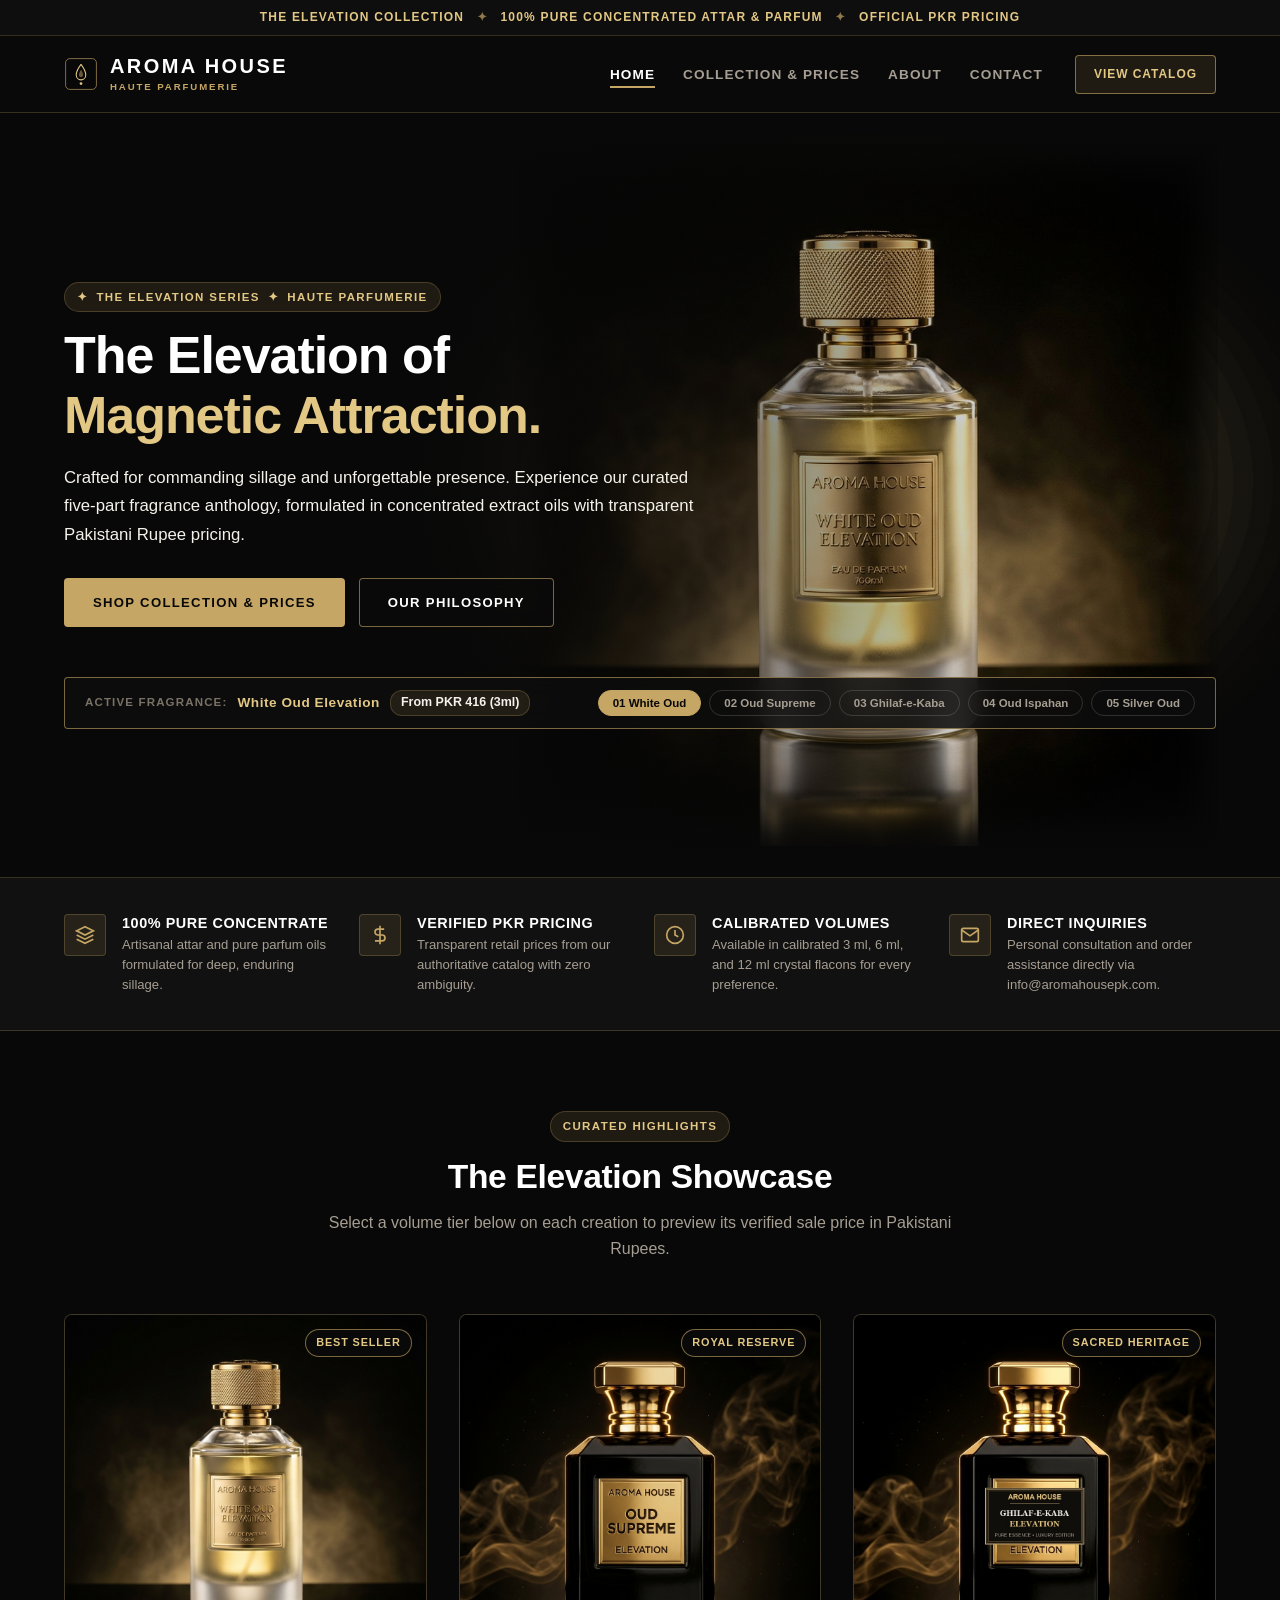
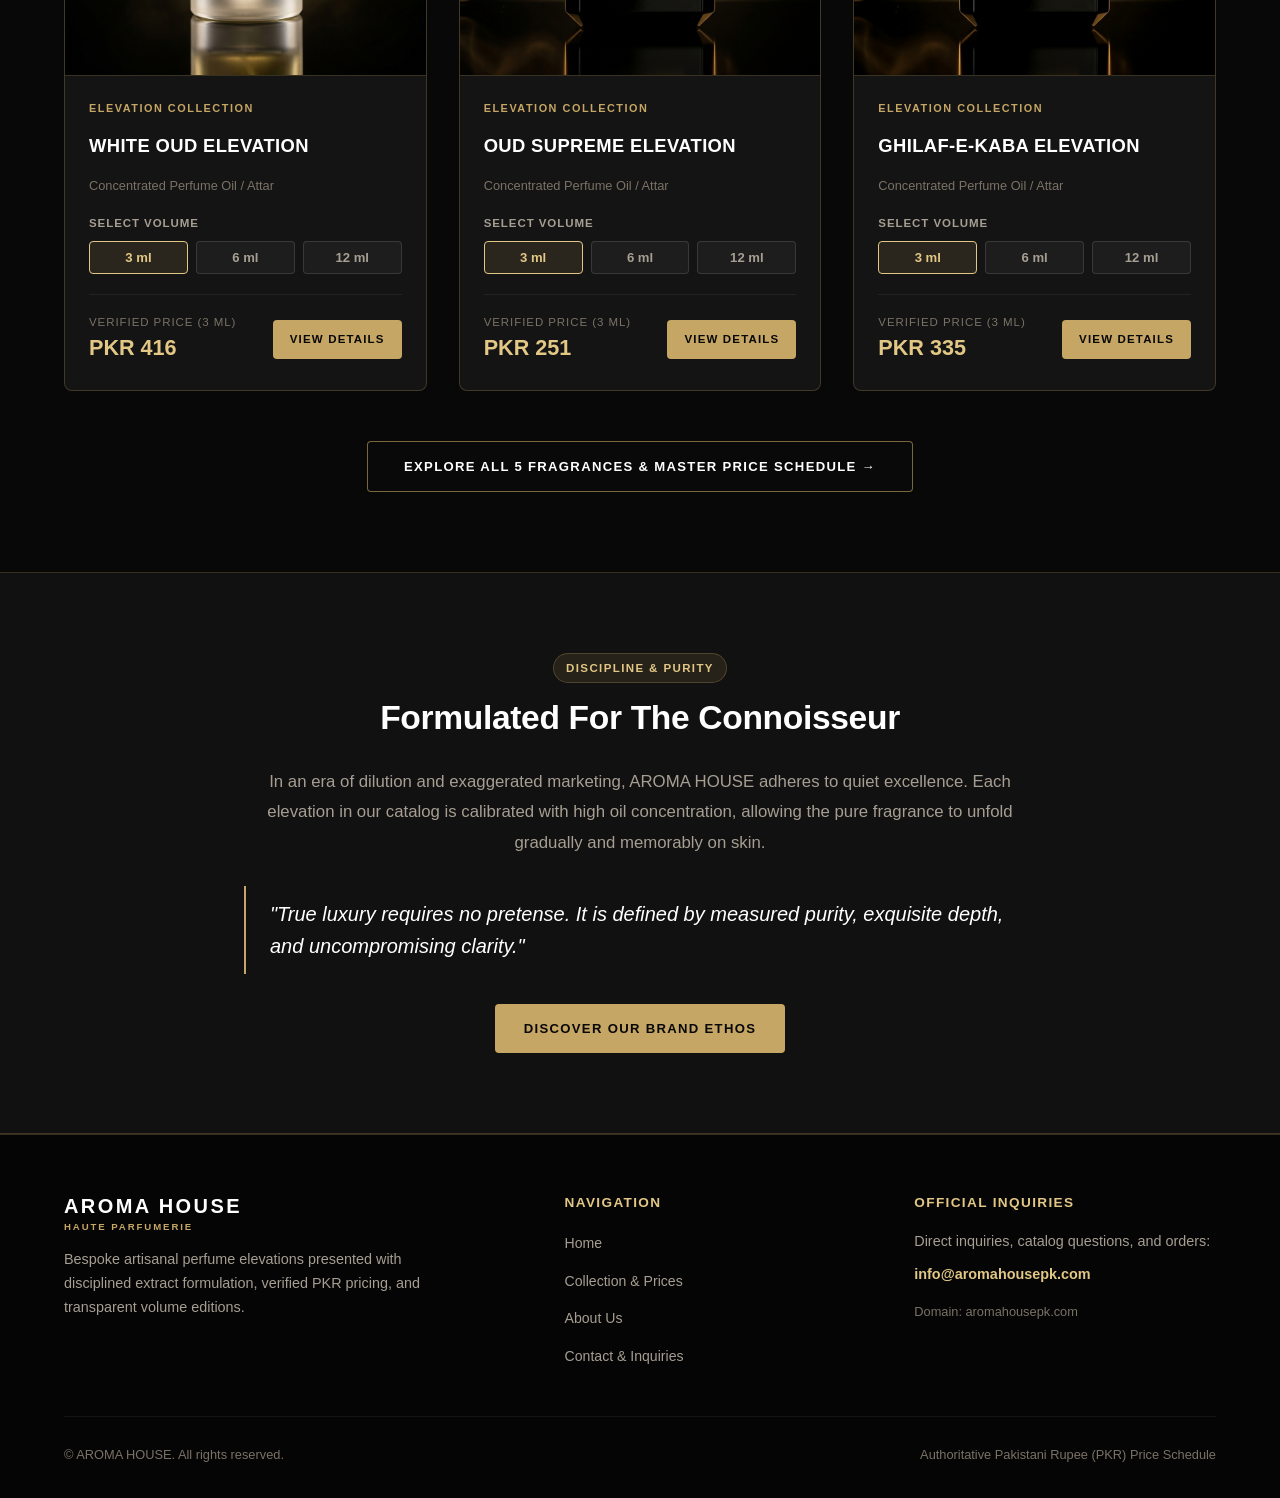
==== commit c70c8628: "Implement full-bleed hero background slideshow with crystal-clear 1080p widescreen fragrance photogr" ====
--- a/index.html
+++ b/index.html
@@ -77,91 +77,67 @@
 
   <!-- Main Content -->
   <main id="main-content">
-    <!-- Hero Section: TV Commercial Cinema Showcase -->
-    <section class="hero-commercial-section">
-      <div class="container">
-        <div class="hero-commercial-grid">
-          <div class="hero-copy-wrap">
-            <div class="overline-badge">
-              <span>✦</span> The Elevation Series <span>✦</span>
-            </div>
-            <h1 class="hero-headline">
-              The Elevation of <br><span class="gold-gradient-text">Magnetic Attraction.</span>
-            </h1>
-            <p class="hero-subtext">
-              Crafted for commanding sillage and unforgettable presence. Experience our curated five-part fragrance anthology, formulated in concentrated extract oils with transparent Pakistani Rupee pricing.
-            </p>
-            <div class="hero-button-row">
-              <a href="./collection.html" class="btn btn-primary">Shop Collection &amp; Prices</a>
-              <a href="./about.html" class="btn btn-outline">Our Philosophy</a>
-            </div>
-          </div>
-
-          <!-- Cinema Commercial Player Stage -->
-          <div class="commercial-cinema-stage" aria-label="AROMA HOUSE Television Commercial">
-            <div class="cinema-header-bar">
-              <div class="rec-indicator">
-                <span class="rec-dot"></span>
-                <span>REC • 4K 24FPS</span>
-              </div>
-              <div style="color: var(--gold-light); font-weight: 700;">
-                AROMA HOUSE TV SPOT
-              </div>
-              <div style="color: var(--text-muted);">
-                SCENE DIRECT CUT
-              </div>
-            </div>
-
-            <!-- Viewport with Looping Commercial Video & Overlays -->
-            <div class="cinema-viewport">
-              <video class="cinema-video-layer" autoplay loop muted playsinline poster="./assets/story-scene-1-application.jpg">
-                <source src="./assets/hero-fragrance-commercial.mp4" type="video/mp4">
-              </video>
-
-              <!-- Scene 1 Overlay -->
-              <div class="story-slide active" data-scene="0">
-                <span class="slide-story-badge">Scene 01 • The Application</span>
-                <div class="slide-story-title">The Ritual of Sillage</div>
-                <p class="slide-story-caption">Applying concentrated AROMA HOUSE elevation attar to collarbone and pulse points before the evening.</p>
-              </div>
-
-              <!-- Scene 2 Overlay -->
-              <div class="story-slide" data-scene="1">
-                <span class="slide-story-badge">Scene 02 • Macro Close-Up</span>
-                <div class="slide-story-title">100% Pure Extract</div>
-                <p class="slide-story-caption">Close-up on the AROMA HOUSE crystal flacon releasing pure golden fragrance mist.</p>
-              </div>
-
-              <!-- Scene 3 Overlay -->
-              <div class="story-slide" data-scene="2">
-                <span class="slide-story-badge">Scene 03 • The Magnetic Reaction</span>
-                <div class="slide-story-title">Instant Attraction</div>
-                <p class="slide-story-caption">A mesmerizing aura that turns heads across the room, leaving an intoxicating trail.</p>
-              </div>
-
-              <!-- Scene 4 Overlay -->
-              <div class="story-slide" data-scene="3">
-                <span class="slide-story-badge">Scene 04 • The Signature</span>
-                <div class="slide-story-title">Commanding Presence</div>
-                <p class="slide-story-caption">An unforgettable sensory signature. AROMA HOUSE Haute Parfumerie.</p>
-              </div>
-            </div>
-
-            <!-- Commercial Interactive Timeline Tabs -->
-            <div class="cinema-timeline-tabs" role="tablist" aria-label="Commercial Story Scenes">
-              <button type="button" class="timeline-step-btn active" role="tab" aria-selected="true">
-                01 The Ritual
-              </button>
-              <button type="button" class="timeline-step-btn" role="tab" aria-selected="false">
-                02 The Essence
-              </button>
-              <button type="button" class="timeline-step-btn" role="tab" aria-selected="false">
-                03 The Attraction
-              </button>
-              <button type="button" class="timeline-step-btn" role="tab" aria-selected="false">
-                04 The Connection
-              </button>
-            </div>
+    <!-- Hero Section: Full-Bleed Background Slideshow & Cinema Ambient Video -->
+    <section class="hero-fullscreen-section" aria-label="AROMA HOUSE Hero Showcase">
+      <!-- Full-bleed Background Media Container (Spans Entire Hero Section) -->
+      <div class="hero-backdrop-container">
+        <!-- Crystal-Clear Fullscreen Slides for Each Elevation Fragrance -->
+        <img src="./assets/hero-slide-1.jpg" alt="White Oud Elevation - AROMA HOUSE" class="hero-bg-slide active" data-slide="0">
+        <img src="./assets/hero-slide-2.jpg" alt="Oud Supreme Elevation - AROMA HOUSE" class="hero-bg-slide" data-slide="1">
+        <img src="./assets/hero-slide-3.jpg" alt="Ghilaf-e-Kaba Elevation - AROMA HOUSE" class="hero-bg-slide" data-slide="2">
+        <img src="./assets/hero-slide-4.jpg" alt="Oud Ispahan Elevation - AROMA HOUSE" class="hero-bg-slide" data-slide="3">
+        <img src="./assets/hero-slide-5.jpg" alt="Silver Oud Elevation V-2025 - AROMA HOUSE" class="hero-bg-slide" data-slide="4">
+
+        <!-- Ambient Video Shimmer Layer -->
+        <video class="hero-fullscreen-video" autoplay loop muted playsinline poster="./assets/hero-slide-1.jpg" aria-hidden="true">
+          <source src="./assets/hero-fullscreen-ambient.mp4" type="video/mp4">
+        </video>
+
+        <!-- Studio Vignette Gradient Overlay -->
+        <div class="hero-backdrop-overlay" aria-hidden="true"></div>
+      </div>
+
+      <!-- Foreground Content Layer -->
+      <div class="container hero-foreground-content">
+        <div class="hero-content-box">
+          <div class="overline-badge">
+            <span>✦</span> The Elevation Series <span>✦</span> Haute Parfumerie
+          </div>
+          <h1 class="hero-headline">
+            The Elevation of <br><span class="gold-gradient-text">Magnetic Attraction.</span>
+          </h1>
+          <p class="hero-subtext">
+            Crafted for commanding sillage and unforgettable presence. Experience our curated five-part fragrance anthology, formulated in concentrated extract oils with transparent Pakistani Rupee pricing.
+          </p>
+          <div class="hero-button-row">
+            <a href="./collection.html" class="btn btn-primary">Shop Collection &amp; Prices</a>
+            <a href="./about.html" class="btn btn-outline">Our Philosophy</a>
+          </div>
+        </div>
+
+        <!-- Floating Interactive Fragrance Switcher Bar -->
+        <div class="hero-bottom-timeline" aria-label="Elevation Series Fragrance Selector">
+          <div class="timeline-info-group">
+            <span class="timeline-info-label">Active Fragrance:</span>
+            <span class="timeline-active-name" id="hero-active-title">White Oud Elevation</span>
+            <span class="timeline-active-price" id="hero-active-price">From PKR 416 (3ml)</span>
+          </div>
+          <div class="slide-nav-pills" role="tablist" aria-label="Select Fragrance Slide">
+            <button type="button" class="slide-pill-trigger active" role="tab" aria-selected="true" data-slide="0" data-name="White Oud Elevation" data-price="From PKR 416 (3ml)">
+              01 White Oud
+            </button>
+            <button type="button" class="slide-pill-trigger" role="tab" aria-selected="false" data-slide="1" data-name="Oud Supreme Elevation" data-price="From PKR 251 (3ml)">
+              02 Oud Supreme
+            </button>
+            <button type="button" class="slide-pill-trigger" role="tab" aria-selected="false" data-slide="2" data-name="Ghilaf-e-Kaba Elevation" data-price="From PKR 335 (3ml)">
+              03 Ghilaf-e-Kaba
+            </button>
+            <button type="button" class="slide-pill-trigger" role="tab" aria-selected="false" data-slide="3" data-name="Oud Ispahan Elevation" data-price="From PKR 504 (3ml)">
+              04 Oud Ispahan
+            </button>
+            <button type="button" class="slide-pill-trigger" role="tab" aria-selected="false" data-slide="4" data-name="Silver Oud Elevation V-2025" data-price="From PKR 281 (3ml)">
+              05 Silver Oud
+            </button>
           </div>
         </div>
       </div>
--- a/css/style.css
+++ b/css/style.css
@@ -9,7 +9,7 @@
   --bg-secondary: #111111;
   --bg-card: #141414;
   --bg-card-hover: #1A1A1A;
-  --bg-glass: rgba(10, 10, 10, 0.90);
+  --bg-glass: rgba(10, 10, 10, 0.92);
 
   --gold-primary: #C6A664;
   --gold-light: #E2C785;
@@ -113,13 +113,13 @@
 }
 
 h1 {
-  font-size: clamp(2rem, 3.8vw, 2.75rem); /* Standard 32px - 44px */
+  font-size: clamp(2.2rem, 4.2vw, 3.25rem); /* Standard 35px - 52px */
   letter-spacing: -0.02em;
-  line-height: 1.2;
+  line-height: 1.15;
 }
 
 h2 {
-  font-size: clamp(1.5rem, 2.8vw, 2rem); /* Standard 24px - 32px */
+  font-size: clamp(1.5rem, 2.8vw, 2.1rem); /* Standard 24px - 34px */
   letter-spacing: -0.01em;
   line-height: 1.25;
 }
@@ -267,7 +267,7 @@
 
 .nav-link {
   font-family: var(--font-family);
-  font-size: 0.85rem; /* Standard 13.5px */
+  font-size: 0.85rem;
   letter-spacing: 0.08em;
   text-transform: uppercase;
   color: var(--text-secondary);
@@ -405,7 +405,7 @@
   gap: 8px;
   padding: 13px 28px;
   font-family: var(--font-family);
-  font-size: 0.82rem; /* 13px */
+  font-size: 0.82rem;
   font-weight: 700;
   letter-spacing: 0.1em;
   text-transform: uppercase;
@@ -428,9 +428,10 @@
 }
 
 .btn-outline {
-  background-color: transparent;
+  background-color: rgba(10, 10, 10, 0.7);
   color: var(--text-white);
   border-color: var(--gold-border-bright);
+  backdrop-filter: blur(8px);
 }
 
 .btn-outline:hover {
@@ -441,199 +442,189 @@
 }
 
 /* ==========================================================================
-   HERO COMMERCIAL SECTION (TV COMMERCIAL SLIDESHOW / CINEMATIC PLAYER)
+   FULL-BLEED HERO BACKGROUND SLIDESHOW & VIDEO (ENTIRE SECTION COVERAGE)
    ========================================================================== */
-.hero-commercial-section {
+.hero-fullscreen-section {
   position: relative;
-  background-color: #070707;
+  min-height: 85vh;
+  display: flex;
+  flex-direction: column;
+  justify-content: center;
+  overflow: hidden;
   border-bottom: 1px solid var(--gold-border);
-  padding: 60px 0 70px;
+  padding: 80px 0 60px;
+}
+
+/* Full-bleed Background Media Container */
+.hero-backdrop-container {
+  position: absolute;
+  top: 0;
+  left: 0;
+  width: 100%;
+  height: 100%;
+  z-index: 1;
   overflow: hidden;
-}
-
-.hero-commercial-grid {
-  display: grid;
-  grid-template-columns: 1fr 1.1fr;
-  align-items: center;
-  gap: 48px;
-}
-
-.hero-copy-wrap {
-  max-width: 540px;
-}
-
-.hero-headline {
-  margin-bottom: 18px;
-}
-
-.hero-subtext {
-  font-size: 1.05rem;
-  line-height: 1.7;
-  color: var(--text-secondary);
-  margin-bottom: 28px;
-}
-
-.hero-button-row {
-  display: flex;
-  flex-wrap: wrap;
-  gap: 14px;
-}
-
-/* Cinematic TV Commercial Stage */
-.commercial-cinema-stage {
-  position: relative;
-  background: #000;
-  border: 1px solid var(--gold-border-bright);
-  border-radius: var(--radius-md);
-  overflow: hidden;
-  box-shadow: 0 20px 50px rgba(0, 0, 0, 0.9), 0 0 30px var(--gold-glow);
-}
-
-.cinema-header-bar {
-  display: flex;
-  justify-content: space-between;
-  align-items: center;
-  padding: 8px 14px;
-  background: #0E0E0E;
-  border-bottom: 1px solid rgba(255, 255, 255, 0.08);
-  font-size: 0.68rem;
-  letter-spacing: 0.08em;
-  text-transform: uppercase;
-}
-
-.rec-indicator {
-  display: flex;
-  align-items: center;
-  gap: 6px;
-  color: #FF4444;
-  font-weight: 700;
-}
-
-.rec-dot {
-  width: 8px;
-  height: 8px;
-  border-radius: 50%;
-  background: #FF4444;
-  animation: blink 1.2s infinite;
-}
-
-@keyframes blink {
-  0%, 100% { opacity: 1; }
-  50% { opacity: 0.3; }
-}
-
-.cinema-viewport {
-  position: relative;
-  width: 100%;
-  aspect-ratio: 16 / 10;
-  background: #080808;
-  overflow: hidden;
-}
-
-/* Video Layer in Commercial Player */
-.cinema-video-layer {
+  background-color: #080808;
+}
+
+/* Video Background (Plays seamlessly) */
+.hero-fullscreen-video {
   position: absolute;
   top: 0;
   left: 0;
   width: 100%;
   height: 100%;
   object-fit: cover;
-  opacity: 0.55;
-  filter: contrast(1.15) brightness(0.9);
-}
-
-/* Slideshow Story Cards */
-.story-slide {
-  position: absolute;
-  top: 0;
-  left: 0;
-  width: 100%;
-  height: 100%;
-  opacity: 0;
-  transition: opacity 0.6s ease;
-  display: flex;
-  flex-direction: column;
-  justify-content: flex-end;
-  padding: 24px;
-  background: linear-gradient(0deg, rgba(5,5,5,0.92) 0%, rgba(5,5,5,0.4) 50%, rgba(5,5,5,0.7) 100%);
-}
-
-.story-slide.active {
-  opacity: 1;
-}
-
-.slide-backdrop-img {
+  z-index: 1;
+  opacity: 0.65;
+}
+
+/* Full-bleed Image Slides (Layered with Video) */
+.hero-bg-slide {
   position: absolute;
   top: 0;
   left: 0;
   width: 100%;
   height: 100%;
   object-fit: cover;
-  z-index: -1;
-  opacity: 0.45;
-}
-
-.slide-story-badge {
-  display: inline-block;
-  font-size: 0.68rem;
-  letter-spacing: 0.14em;
-  text-transform: uppercase;
-  color: var(--gold-light);
-  font-weight: 700;
-  margin-bottom: 6px;
-}
-
-.slide-story-title {
-  font-size: 1.25rem;
-  font-weight: 700;
-  color: var(--text-white);
-  margin-bottom: 6px;
-}
-
-.slide-story-caption {
+  z-index: 2;
+  opacity: 0;
+  transition: opacity 0.8s ease-in-out;
+}
+
+.hero-bg-slide.active {
+  opacity: 1;
+}
+
+/* Cinematic Full-screen Vignette / Gradient Overlay */
+.hero-backdrop-overlay {
+  position: absolute;
+  top: 0;
+  left: 0;
+  width: 100%;
+  height: 100%;
+  z-index: 3;
+  pointer-events: none;
+  background: linear-gradient(90deg, 
+    rgba(8, 8, 8, 0.95) 0%, 
+    rgba(8, 8, 8, 0.88) 35%, 
+    rgba(8, 8, 8, 0.38) 65%, 
+    rgba(8, 8, 8, 0.05) 85%, 
+    rgba(8, 8, 8, 0.25) 100%
+  ),
+  linear-gradient(180deg, 
+    rgba(8, 8, 8, 0.6) 0%, 
+    transparent 15%, 
+    transparent 85%, 
+    rgba(8, 8, 8, 0.95) 100%
+  );
+}
+
+/* Foreground Content */
+.hero-foreground-content {
+  position: relative;
+  z-index: 4;
+}
+
+.hero-content-box {
+  max-width: 640px;
+}
+
+.hero-headline {
+  margin-bottom: 18px;
+}
+
+.hero-subtext {
+  font-size: 1.05rem;
+  line-height: 1.7;
+  color: var(--text-primary);
+  margin-bottom: 28px;
+}
+
+.hero-button-row {
+  display: flex;
+  flex-wrap: wrap;
+  gap: 14px;
+}
+
+/* Bottom Floating Slide Switcher / Timeline Bar */
+.hero-bottom-timeline {
+  position: relative;
+  z-index: 4;
+  margin-top: 50px;
+  display: flex;
+  align-items: center;
+  justify-content: space-between;
+  flex-wrap: wrap;
+  gap: 16px;
+  background: rgba(14, 14, 14, 0.85);
+  backdrop-filter: blur(12px);
+  border: 1px solid var(--gold-border-bright);
+  border-radius: var(--radius-sm);
+  padding: 12px 20px;
+}
+
+.timeline-info-group {
+  display: flex;
+  align-items: center;
+  flex-wrap: wrap;
+  gap: 10px;
+}
+
+.timeline-info-label {
+  font-size: 0.72rem;
+  color: var(--text-muted);
+  font-weight: 600;
+  letter-spacing: 0.1em;
+  text-transform: uppercase;
+}
+
+.timeline-active-name {
   font-size: 0.85rem;
+  color: var(--gold-light);
+  font-weight: 700;
+  letter-spacing: 0.04em;
+}
+
+.timeline-active-price {
+  font-size: 0.78rem;
+  color: var(--text-primary);
+  background: rgba(198, 166, 100, 0.12);
+  border: 1px solid var(--gold-border);
+  padding: 2px 10px;
+  border-radius: 12px;
+  font-weight: 600;
+}
+
+.slide-nav-pills {
+  display: flex;
+  gap: 8px;
+  flex-wrap: wrap;
+}
+
+.slide-pill-trigger {
+  background: transparent;
+  border: 1px solid rgba(255, 255, 255, 0.15);
   color: var(--text-secondary);
-  line-height: 1.5;
-  max-width: 440px;
-}
-
-/* TV Commercial Navigation Tabs */
-.cinema-timeline-tabs {
-  display: grid;
-  grid-template-columns: repeat(4, 1fr);
-  background: #0E0E0E;
-  border-top: 1px solid rgba(255, 255, 255, 0.08);
-}
-
-.timeline-step-btn {
-  background: transparent;
-  border: none;
-  border-right: 1px solid rgba(255, 255, 255, 0.06);
-  padding: 10px 8px;
-  color: var(--text-muted);
-  font-family: var(--font-family);
-  font-size: 0.68rem;
-  font-weight: 700;
-  letter-spacing: 0.06em;
-  text-transform: uppercase;
+  padding: 6px 14px;
+  border-radius: 20px;
+  font-family: var(--font-family);
+  font-size: 0.72rem;
+  font-weight: 600;
   cursor: pointer;
   transition: var(--transition-smooth);
-  text-align: center;
-}
-
-.timeline-step-btn:last-child {
-  border-right: none;
-}
-
-.timeline-step-btn:hover {
+}
+
+.slide-pill-trigger:hover {
+  border-color: var(--gold-light);
   color: var(--text-white);
-  background: rgba(255, 255, 255, 0.02);
-}
-
-.timeline-step-btn.active {
-  color: var(--gold-light);
-  background: var(--gold-soft);
-  border-bottom: 2px solid var(--gold-primary);
+}
+
+.slide-pill-trigger.active {
+  background: var(--gold-primary);
+  border-color: var(--gold-primary);
+  color: #080808;
+  font-weight: 700;
 }
 
 /* ==========================================================================
@@ -865,7 +856,7 @@
 
 .price-amount-highlight {
   font-family: var(--font-family);
-  font-size: 1.35rem; /* Standard 21px */
+  font-size: 1.35rem;
   font-weight: 700;
   color: var(--gold-light);
   font-variant-numeric: tabular-nums;
@@ -1088,17 +1079,13 @@
    RESPONSIVE MEDIA QUERIES
    ========================================================================== */
 @media (max-width: 900px) {
-  .hero-commercial-grid {
-    grid-template-columns: 1fr;
+  .hero-bottom-timeline {
+    flex-direction: column;
+    align-items: stretch;
     text-align: center;
-    gap: 36px;
   }
 
-  .hero-copy-wrap {
-    margin: 0 auto;
-  }
-
-  .hero-button-row {
+  .slide-nav-pills {
     justify-content: center;
   }
 
@@ -1131,7 +1118,26 @@
     padding: 50px 0;
   }
 
-  .cinema-timeline-tabs {
-    grid-template-columns: repeat(2, 1fr);
+  .hero-fullscreen-section {
+    min-height: 80vh;
+    padding: 60px 0 40px;
   }
-}
+
+  .hero-bg-slide,
+  .hero-fullscreen-video {
+    object-position: 72% center;
+  }
+
+  .hero-backdrop-overlay {
+    background: linear-gradient(180deg, 
+      rgba(8, 8, 8, 0.94) 0%, 
+      rgba(8, 8, 8, 0.82) 50%, 
+      rgba(8, 8, 8, 0.35) 75%, 
+      rgba(8, 8, 8, 0.95) 100%
+    );
+  }
+
+  .timeline-info-group {
+    justify-content: center;
+  }
+}
